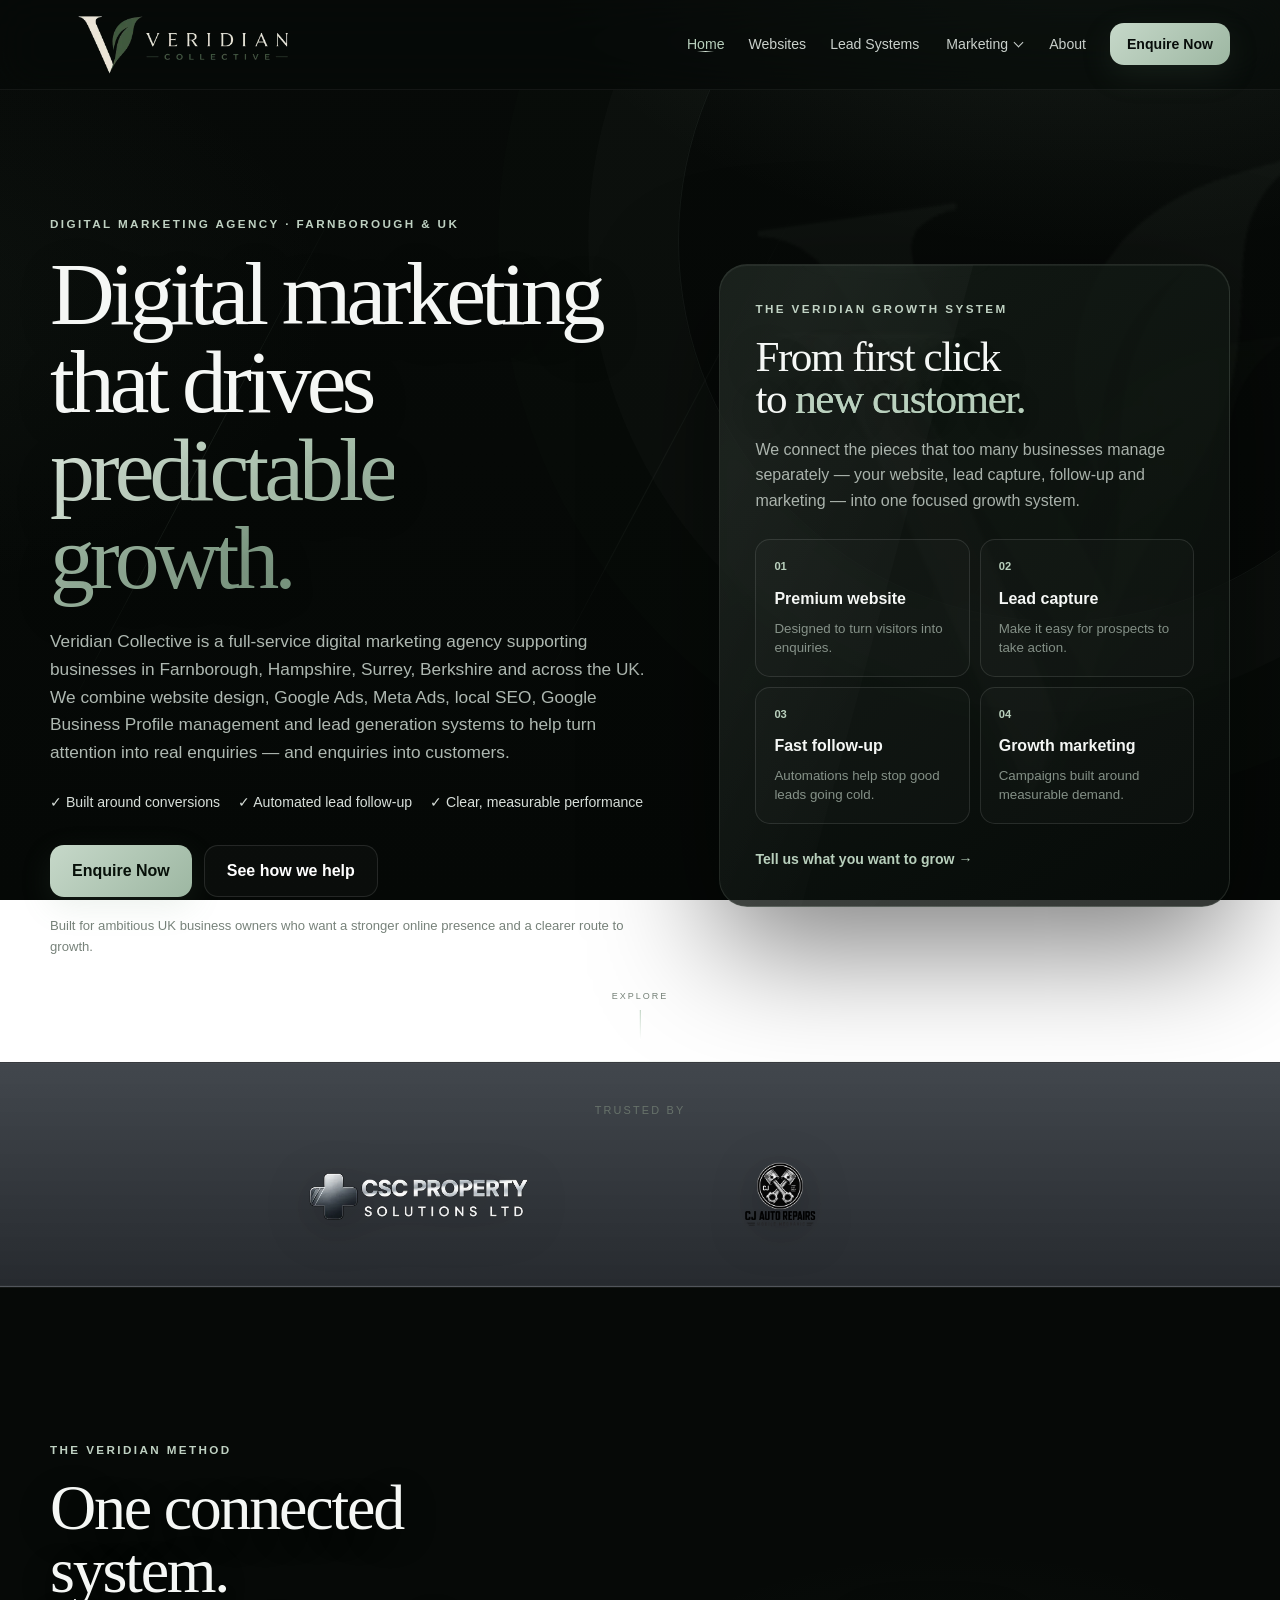
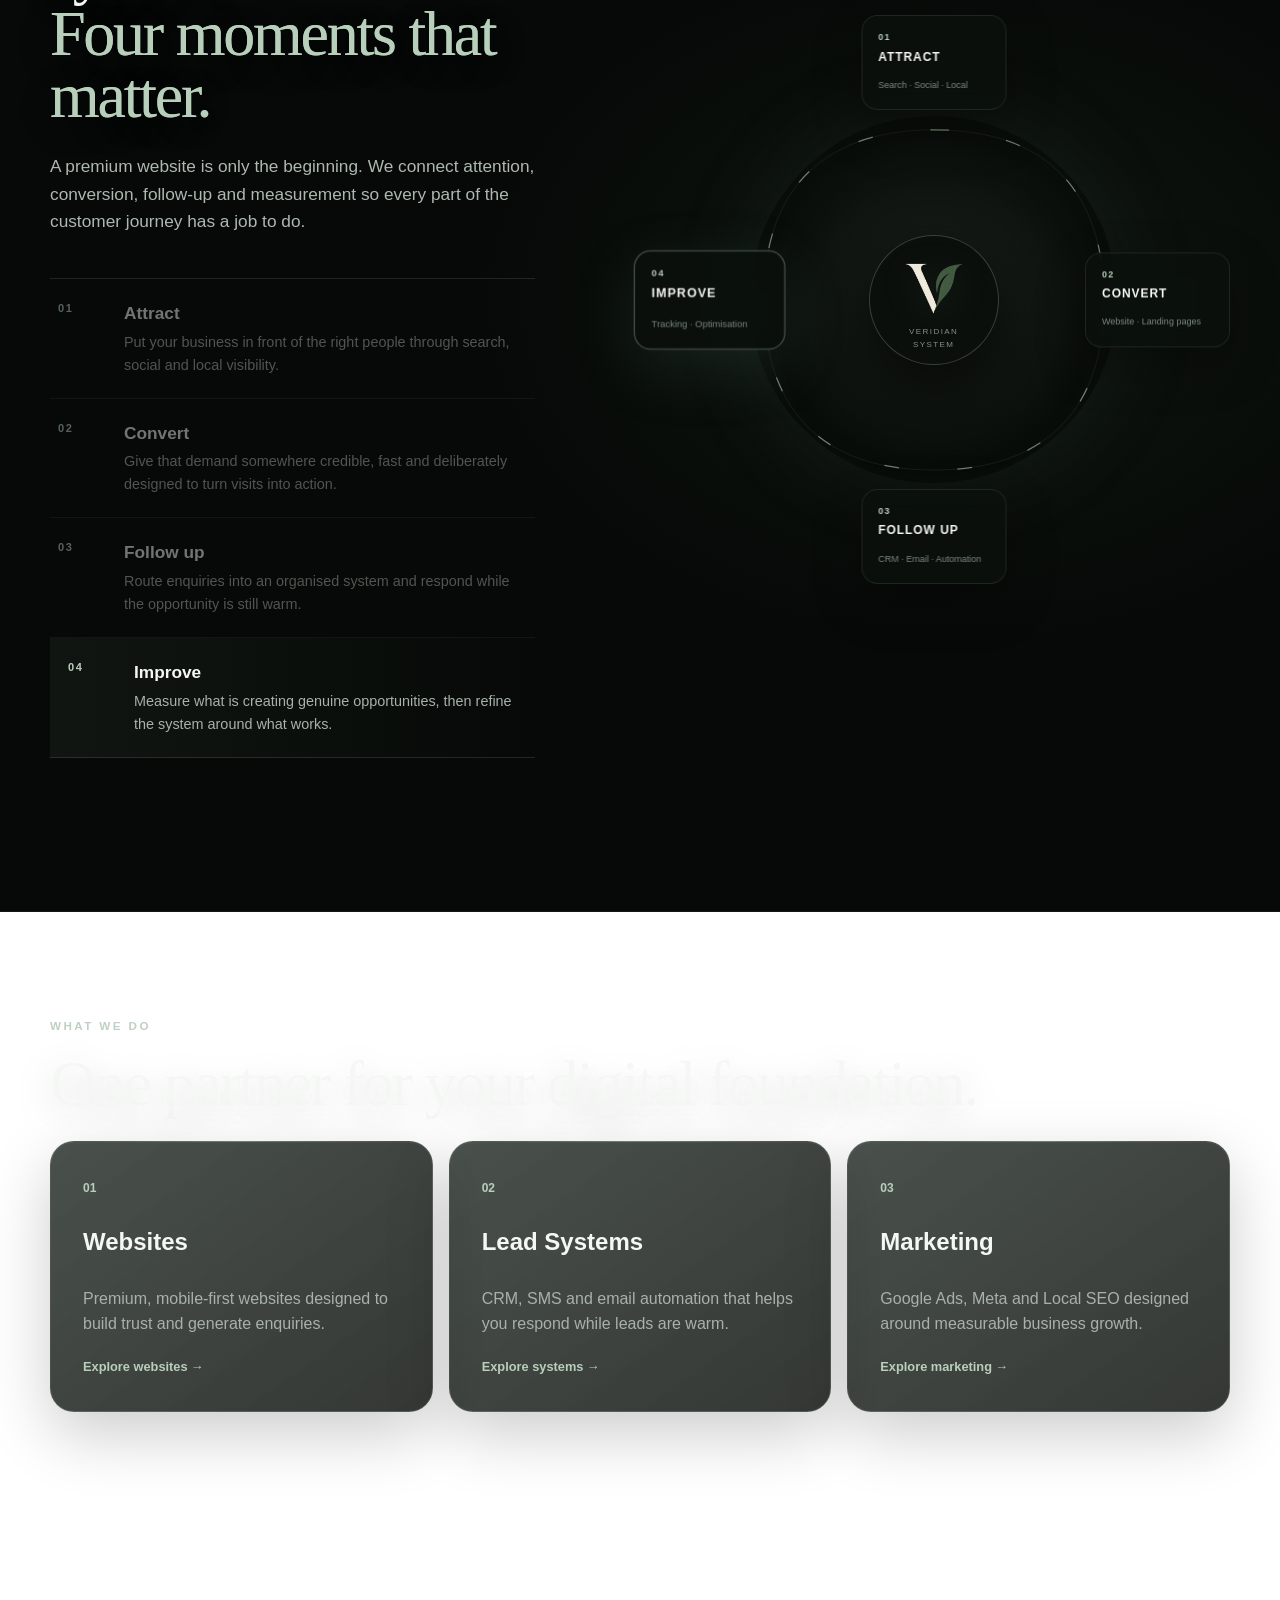
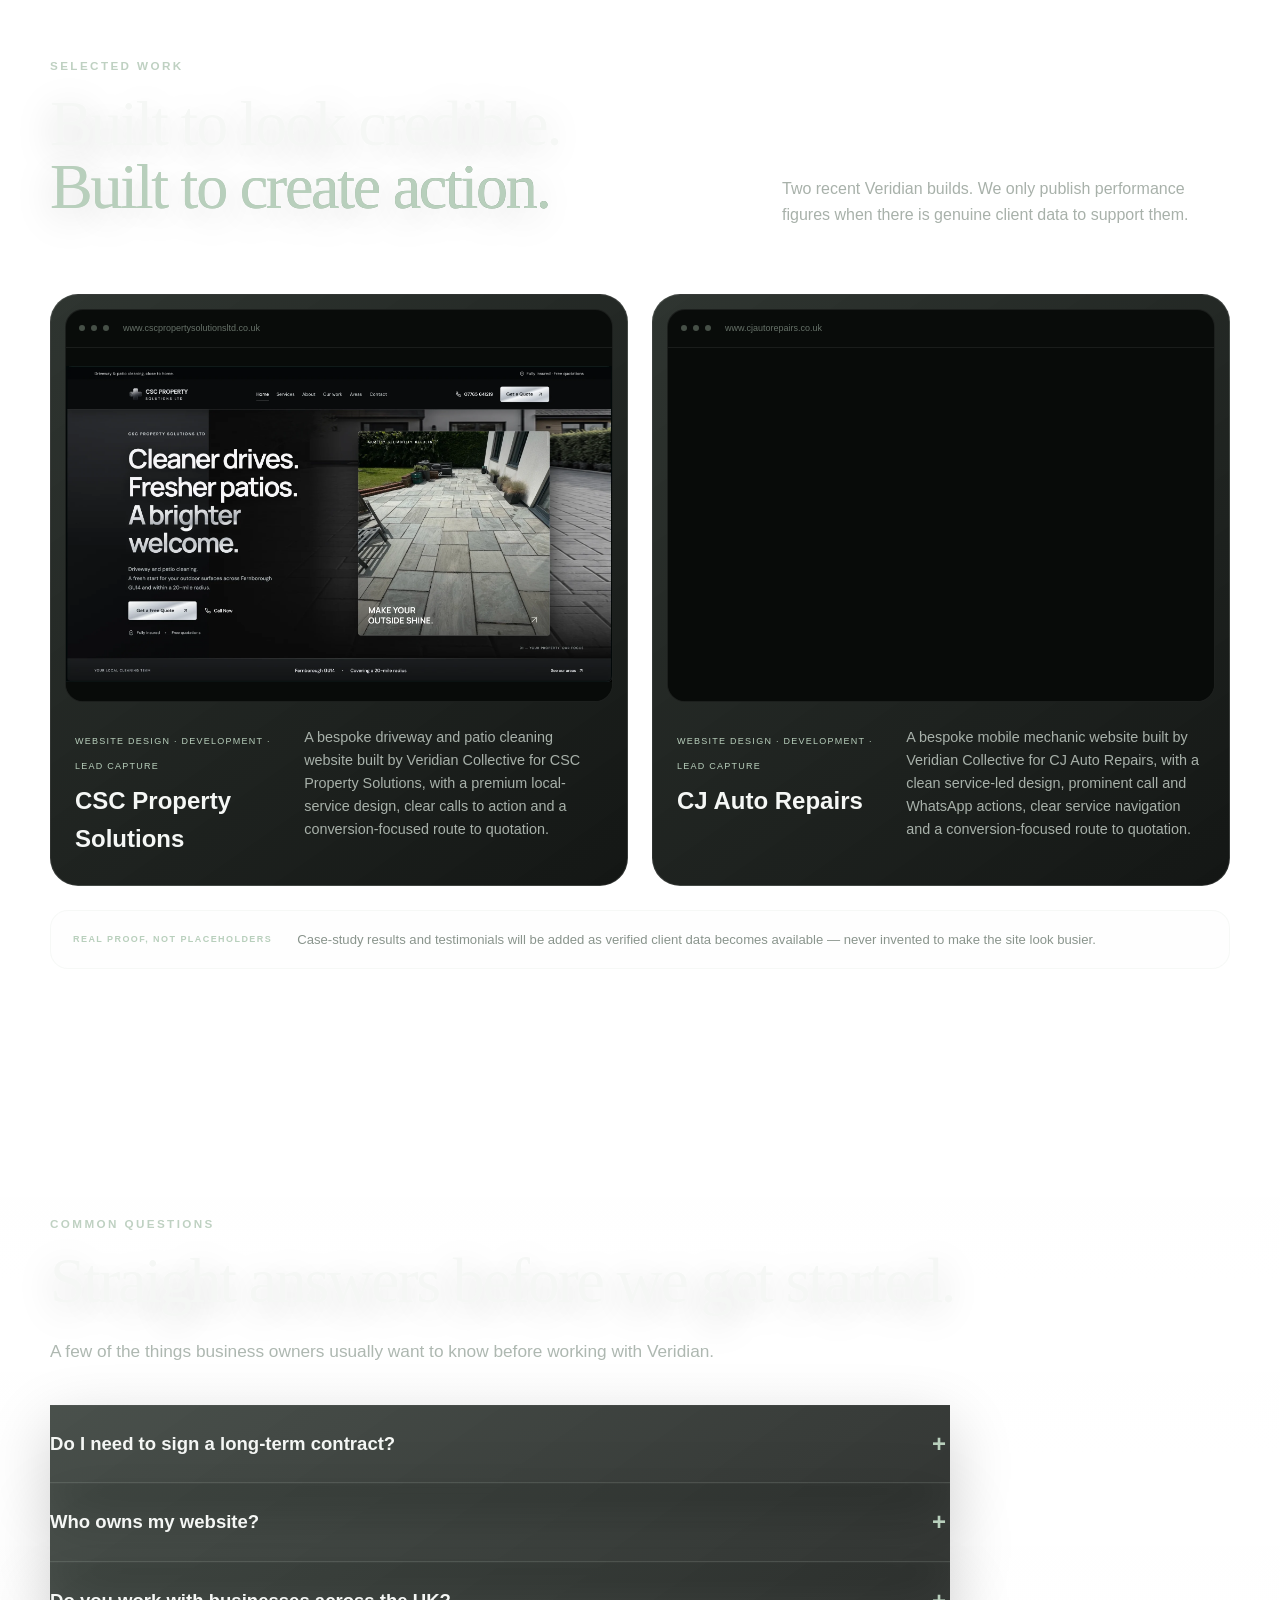
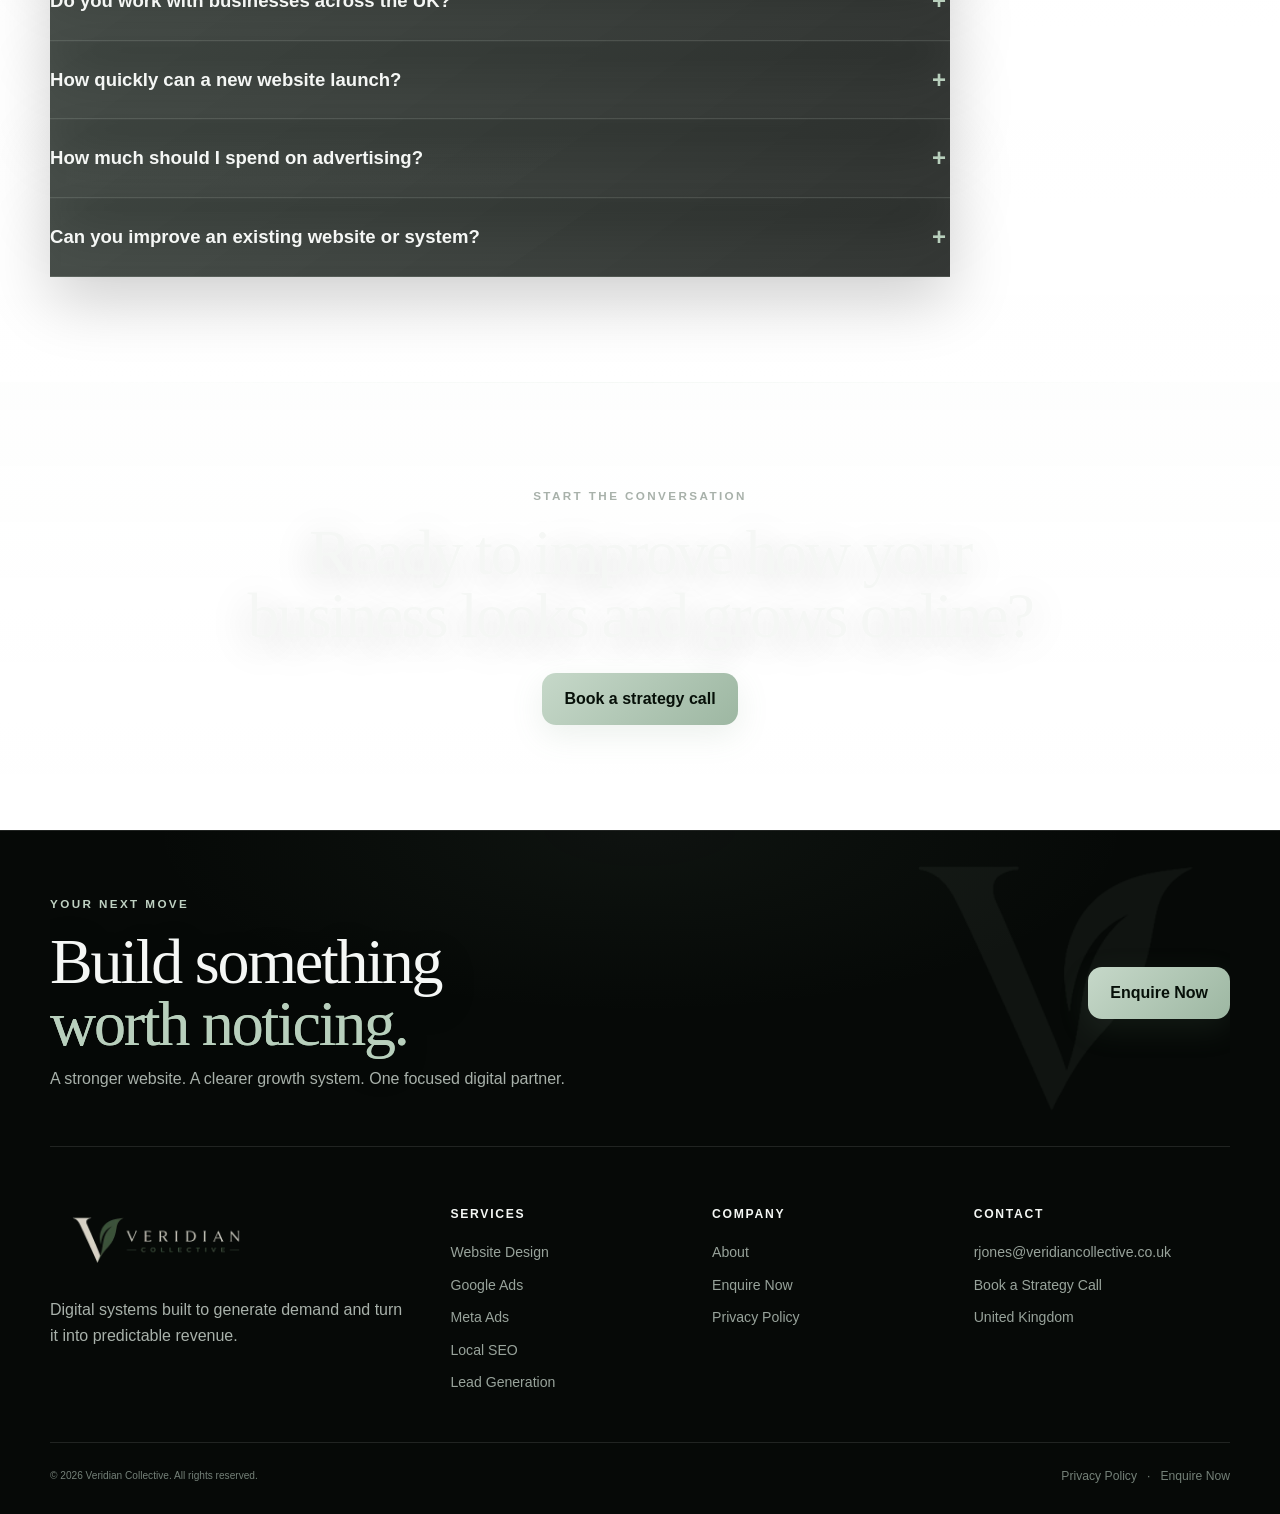
==== index.html @ 8335f20c "Improve homepage local digital marketing SEO and service structured data" ====
<!doctype html><html lang="en-GB"><head><meta charset="utf-8">
<meta name="viewport" content="width=device-width,initial-scale=1">
<title>Digital Marketing Agency Farnborough | Veridian Collective</title>
<meta name="description" content="Digital marketing agency in Farnborough helping businesses across Hampshire, Surrey and Berkshire with website design, SEO, Google Ads, Meta Ads and lead generation.">
<meta name="robots" content="index,follow,max-image-preview:large,max-snippet:-1,max-video-preview:-1">
<meta name="author" content="Veridian Collective">
<meta name="theme-color" content="#0a0e0b">
<link rel="canonical" href="https://www.veridiancollective.co.uk/">
<meta property="og:type" content="website">
<meta property="og:site_name" content="Veridian Collective">
<meta property="og:locale" content="en_GB">
<meta property="og:title" content="Digital Marketing Agency Farnborough | Veridian Collective">
<meta property="og:description" content="Website design, SEO, Google Ads, Meta Ads and lead generation for businesses in Farnborough, Hampshire, Surrey, Berkshire and across the UK.">
<meta property="og:url" content="https://www.veridiancollective.co.uk/">
<meta property="og:image" content="https://www.veridiancollective.co.uk/assets/veridian-social-preview.png">
<meta property="og:image:width" content="1200">
<meta property="og:image:height" content="630">
<meta name="twitter:card" content="summary">
<meta name="twitter:title" content="Digital Marketing Agency Farnborough | Veridian Collective">
<meta name="twitter:description" content="Premium websites, lead generation systems, Google Ads, Meta Ads, local SEO and automated follow-up for UK businesses.">
<meta name="twitter:image" content="https://www.veridiancollective.co.uk/assets/veridian-social-preview.png">
<link rel="icon" type="image/png" sizes="48x48" href="/assets/favicon-google-48.png?v=2">
<link rel="icon" type="image/png" sizes="256x256" href="/assets/favicon.png">
<link rel="apple-touch-icon" href="assets/favicon.png">
<style>:root{--bg:#070a08;--panel:#0f1511;--text:#f5f7f5;--muted:#a8b1aa;--sage:#b8cfbc;--line:rgba(255,255,255,.11);--container:1180px}*{box-sizing:border-box}html{scroll-behavior:smooth}body{margin:0;background:radial-gradient(circle at 85% 0,rgba(116,145,123,.12),transparent 27%),var(--bg);color:var(--text);font:16px/1.6 Inter,-apple-system,BlinkMacSystemFont,"Segoe UI",sans-serif}a{color:inherit;text-decoration:none}.container{width:min(calc(100% - 40px),var(--container));margin:auto}.site-header{position:sticky;top:0;z-index:20;background:rgba(7,10,8,.88);backdrop-filter:blur(18px);border-bottom:1px solid var(--line)}.nav{min-height:84px;display:flex;align-items:center;justify-content:space-between;gap:25px}.brand{display:flex;align-items:center;gap:11px}.brand>span{display:grid;place-items:center;width:42px;height:42px;border:1px solid rgba(184,207,188,.35);border-radius:13px;color:var(--sage);font:26px Georgia,serif}.brand b{font-size:.8rem;letter-spacing:.13em}.brand i{font-style:normal;color:var(--sage)}.nav nav{display:flex;align-items:center;gap:24px;font-size:.88rem;color:#cad1cc}.menu{display:none;background:transparent;border:1px solid var(--line);color:#fff;border-radius:12px;padding:10px 13px}.button{display:inline-flex;align-items:center;justify-content:center;min-height:52px;padding:0 22px;border-radius:14px;background:var(--sage);color:#071009;font-weight:800}.button.small{min-height:42px;padding:0 17px}.secondary{background:transparent;color:#fff;border:1px solid var(--line)}.hero,.page-hero{padding:125px 0 105px}.hero-grid{display:grid;grid-template-columns:1.08fr .92fr;gap:70px;align-items:center}.eyebrow{color:var(--sage);font-size:.73rem;font-weight:850;letter-spacing:.17em;text-transform:uppercase;margin:0 0 17px}h1,h2{font-family:Georgia,"Times New Roman",serif;font-weight:500;line-height:.98;letter-spacing:-.035em}h1{font-size:clamp(3.6rem,7vw,6.8rem);max-width:900px;margin:0 0 27px}h1 span{color:var(--sage)}h2{font-size:clamp(2.6rem,5vw,4.8rem);margin:0 0 25px}h3{font-size:1.5rem}.lead{font-size:1.08rem;color:var(--muted);max-width:700px}.actions{display:flex;gap:12px;flex-wrap:wrap;margin-top:32px}.panel,.contact-card{border:1px solid var(--line);border-radius:28px;padding:35px;background:linear-gradient(145deg,rgba(23,33,26,.95),rgba(8,12,9,.98));box-shadow:0 30px 90px rgba(0,0,0,.35)}.panel h2{font-size:2.7rem}.mini-grid{display:grid;grid-template-columns:1fr 1fr;gap:10px;margin-top:35px}.mini-grid article{border:1px solid var(--line);border-radius:15px;padding:18px}.mini-grid b,.mini-grid span{display:block}.mini-grid b{color:var(--sage);font-size:.7rem}.mini-grid span{margin-top:18px}.trust{border-block:1px solid var(--line);padding:28px 0;background:rgba(255,255,255,.015)}.trust p{text-align:center;color:#68736b;font-size:.68rem;letter-spacing:.2em}.logos{display:grid;grid-template-columns:repeat(4,1fr);gap:12px;align-items:center;text-align:center}.logos>*{padding:18px;color:#9ca69e;font-size:.75rem;letter-spacing:.08em}.logos strong{color:#d8dfda}.section{padding:105px 0}.muted{background:linear-gradient(180deg,rgba(255,255,255,.018),transparent)}.cards{display:grid;grid-template-columns:repeat(3,1fr);gap:16px}.cards.two{grid-template-columns:1fr 1fr}.card,.price-card{border:1px solid var(--line);border-radius:24px;padding:32px;background:linear-gradient(150deg,rgba(20,28,22,.88),rgba(9,13,10,.92))}.card{transition:.2s}.card:hover{transform:translateY(-4px);border-color:rgba(184,207,188,.27)}.card>b,.flow b{color:var(--sage);font-size:.75rem}.card p,.price-card p,.flow p{color:var(--muted)}.card>span{color:var(--sage);font-size:.8rem;font-weight:800}.pricing{display:grid;grid-template-columns:1fr 1fr;gap:18px;max-width:980px}.price-card.featured{border-color:rgba(184,207,188,.32)}.price{font:500 clamp(3.2rem,6vw,5rem) Georgia,serif}.price small{font:600 .9rem Inter,sans-serif;color:#8c978f}.price-card ul{list-style:none;padding:0;margin:25px 0}.price-card li{padding:10px 0 10px 26px;border-bottom:1px solid rgba(255,255,255,.07);position:relative}.price-card li:before{content:"✓";position:absolute;left:0;color:var(--sage)}.flow{display:grid;grid-template-columns:repeat(4,1fr);gap:13px}.flow article{border:1px solid var(--line);border-radius:22px;padding:28px;min-height:230px;background:rgba(255,255,255,.02)}.flow h3{margin-top:70px}.cta{text-align:center;max-width:900px}.cta p{color:var(--muted)}.about-grid,.contact-grid{display:grid;grid-template-columns:.85fr 1.15fr;gap:70px;align-items:center}.founder{min-height:500px;border:1px solid var(--line);border-radius:28px;background:radial-gradient(circle at 50% 25%,rgba(184,207,188,.18),transparent 30%),#0d130f;display:flex;flex-direction:column;justify-content:space-between;padding:30px}.founder>span{margin:auto;font:9rem Georgia,serif;color:rgba(255,255,255,.07)}.founder strong,.founder small{display:block}.founder small{color:#89948c}blockquote{margin:30px 0;border-left:2px solid var(--sage);padding-left:22px;font:1.4rem/1.5 Georgia,serif}.placeholder{margin-top:30px;min-height:260px;border:1px dashed rgba(184,207,188,.3);border-radius:18px;display:grid;place-items:center;color:#6f7b72;font-size:.75rem;letter-spacing:.14em}.footer{border-top:1px solid var(--line);padding:40px 0;display:flex;align-items:center;justify-content:space-between;gap:20px;flex-wrap:wrap;color:#7e8981;font-size:.78rem}
.hero-points{display:flex;flex-wrap:wrap;gap:10px 18px;margin-top:24px;color:#d8dfda;font-size:.88rem}.hero-points span{display:inline-flex;align-items:center;gap:7px}.hero-points span::first-letter{color:var(--sage)}.hero-note{max-width:620px;margin:18px 0 0;color:#77827a;font-size:.82rem}.hero-panel{position:relative;overflow:hidden}.hero-panel:before{content:"";position:absolute;width:260px;height:260px;border-radius:50%;background:rgba(184,207,188,.08);filter:blur(8px);right:-100px;top:-120px;pointer-events:none}.hero-panel h2{margin-bottom:16px}.sage-text{color:var(--sage)}.panel-copy{color:var(--muted);margin:0 0 26px;max-width:560px}.hero-panel .mini-grid{margin-top:0}.hero-panel .mini-grid article{min-height:132px;background:rgba(255,255,255,.018)}.hero-panel .mini-grid span{margin-top:10px;font-weight:700}.hero-panel .mini-grid small{display:block;color:#849087;margin-top:7px;line-height:1.45}.panel-link{display:inline-block;margin-top:24px;color:var(--sage);font-weight:800;font-size:.88rem}.panel-link:hover{text-decoration:underline}
@media(max-width:850px){.menu{display:block}.nav nav{display:none;position:absolute;top:84px;left:14px;right:14px;flex-direction:column;align-items:stretch;padding:14px;background:#0a0e0b;border:1px solid var(--line);border-radius:18px}.nav nav.open{display:flex}.nav nav a{padding:10px}.hero-grid,.about-grid,.contact-grid{grid-template-columns:1fr}.cards,.flow{grid-template-columns:1fr 1fr}.pricing{grid-template-columns:1fr}.logos{grid-template-columns:1fr 1fr}.hero,.page-hero{padding:90px 0 75px}.section{padding:78px 0}}@media(max-width:560px){.container{width:min(calc(100% - 28px),var(--container))}.brand b{font-size:.7rem}.cards,.cards.two,.flow,.mini-grid{grid-template-columns:1fr}.logos>*{padding:10px}.actions{flex-direction:column}.actions .button{width:100%}.panel{padding:25px}.founder{min-height:390px}.founder>span{font-size:6rem}.section{padding:65px 0}.footer{align-items:flex-start;flex-direction:column}}
.app-page{display:none;min-height:60vh} .app-page.active{display:block;animation:pageIn .2s ease}
.nav nav a.active{color:var(--sage)} @keyframes pageIn{from{opacity:.3;transform:translateY(6px)}to{opacity:1;transform:none}}

.real-brand{display:flex;align-items:center;text-decoration:none;min-width:0}
.real-brand img{display:block;width:270px;max-width:32vw;height:auto;object-fit:contain}
.footer-brand img{width:230px;max-width:100%}
@media(max-width:760px){
  .real-brand img{width:205px;max-width:68vw}
  .footer-brand img{width:200px}
}

.real-brand img{
  mix-blend-mode:normal;
  filter:none;
}
.site-header .real-brand img{opacity:.98}
.footer-brand img{opacity:.9}

/* Smooth navigation + scroll motion */
html { scroll-behavior: smooth; }

body {
  overflow-x: hidden;
}

.app-page {
  transform-origin: 50% 0;
}

.app-page.active {
  animation: veridianPageIn .55s cubic-bezier(.22,.8,.25,1) both;
}

@keyframes veridianPageIn {
  0% {
    opacity: 0;
    transform: translateY(14px);
    filter: blur(2px);
  }
  100% {
    opacity: 1;
    transform: translateY(0);
    filter: blur(0);
  }
}

/* Reveal sections as they enter the viewport */
.app-page.active section,
.app-page.active .card,
.app-page.active .service-card,
.app-page.active .price-card,
.app-page.active .trust,
.app-page.active .cta {
  opacity: 0;
  transform: translateY(22px);
  transition:
    opacity .65s cubic-bezier(.22,.8,.25,1),
    transform .65s cubic-bezier(.22,.8,.25,1);
}

.app-page.active .reveal-visible {
  opacity: 1;
  transform: translateY(0);
}

/* Smoother interactive elements */
a, button, .button, .card {
  transition:
    transform .22s ease,
    opacity .22s ease,
    color .22s ease,
    background-color .22s ease,
    border-color .22s ease;
}

.button:hover {
  transform: translateY(-2px);
}

@media (prefers-reduced-motion: reduce) {
  html { scroll-behavior: auto; }
  *, *::before, *::after {
    animation-duration: .01ms !important;
    animation-iteration-count: 1 !important;
    transition-duration: .01ms !important;
    scroll-behavior: auto !important;
  }
}


.legal-hero{padding-bottom:2rem}
.legal-updated{margin-top:1.25rem;color:var(--muted);font-size:.92rem}
.legal-content{padding-top:2rem}
.legal-wrap{max-width:850px}
.legal-wrap h2{margin-top:2.3rem;margin-bottom:.65rem;font-size:1.25rem}
.legal-wrap p{color:var(--muted);line-height:1.8}
.legal-wrap a{color:var(--sage)}
.legal-contact{margin-top:3rem;padding:1.6rem;border:1px solid var(--line);border-radius:18px;background:rgba(255,255,255,.025)}
.legal-contact h2{margin-top:0}


.ghl-calendar-wrap{
  margin-top:24px;
  width:100%;
  min-height:876px;
  overflow:hidden;
  border-radius:18px;
  background:#fff;
}
.ghl-calendar-wrap iframe{
  display:block;
  width:100%;
  min-height:876px;
  border:0;
}
@media(max-width:760px){
  .ghl-calendar-wrap,
  .ghl-calendar-wrap iframe{min-height:900px}
}


/* Enquire page polish */
.enquire-hero{padding-bottom:70px}
.enquire-intro{max-width:760px}
.enquire-points{display:grid;grid-template-columns:repeat(3,1fr);gap:12px;margin-top:32px;max-width:900px}
.enquire-points article{border:1px solid var(--line);border-radius:18px;padding:18px;background:rgba(255,255,255,.025)}
.enquire-points strong{display:block;color:var(--sage);font-size:.76rem;letter-spacing:.08em;text-transform:uppercase;margin-bottom:5px}
.enquire-points span{color:#dce2dd;font-size:.9rem}
.enquire-section{padding-top:45px}
.enquire-copy{align-self:start;position:sticky;top:120px}
.enquire-copy h2{font-size:clamp(2.7rem,4vw,4.3rem)}
.enquire-benefits{display:grid;gap:12px;margin:30px 0}
.enquire-benefit{display:flex;gap:14px;align-items:flex-start;padding:16px 0;border-top:1px solid var(--line)}
.enquire-benefit:last-child{border-bottom:1px solid var(--line)}
.enquire-tick{flex:0 0 30px;width:30px;height:30px;border-radius:50%;display:grid;place-items:center;border:1px solid rgba(184,207,188,.35);color:var(--sage);font-weight:800}
.enquire-benefit b{display:block;margin-bottom:2px}.enquire-benefit p{margin:0;color:var(--muted);font-size:.92rem}
.enquire-direct{color:var(--muted);font-size:.9rem}.enquire-direct a{color:var(--sage)}
.enquire-form-card{padding:26px}.enquire-form-top{padding:4px 5px 20px;border-bottom:1px solid var(--line);margin-bottom:20px}
.enquire-form-top h3{margin:0 0 5px}.enquire-form-top p{margin:0;color:var(--muted)}
.enquire-trust{display:grid;grid-template-columns:repeat(3,1fr);gap:12px;margin-top:18px}
.enquire-trust div{text-align:center;padding:13px;border:1px solid var(--line);border-radius:14px;color:#aeb8b0;font-size:.78rem;background:rgba(255,255,255,.018)}
@media(max-width:850px){.enquire-copy{position:static}.enquire-points,.enquire-trust{grid-template-columns:1fr}.enquire-section{padding-top:20px}}

/* Trusted By — gunmetal logo showcase */
.trust{background:linear-gradient(135deg,#252A32 0%,#20242B 48%,#181B20 100%);border-top:1px solid rgba(255,255,255,.06);border-bottom:1px solid rgba(255,255,255,.06)}
.trust .logos{justify-content:center;gap:clamp(32px,7vw,96px);grid-template-columns:repeat(2,minmax(180px,320px));align-items:center}
.trust .logos img{filter:drop-shadow(0 10px 22px rgba(0,0,0,.28));max-width:100%}
@media(max-width:700px){.trust .logos{grid-template-columns:1fr;gap:24px}.trust .logos img{margin-inline:auto}}

/* Enquiry + strategy call choice */
.enquire-choice-intro{text-align:center;max-width:820px;margin:0 auto 34px}
.enquire-choice-intro h2{margin-bottom:14px}
.enquire-choice-intro .lead{margin-inline:auto}
.enquire-options{display:grid;grid-template-columns:1fr 1fr;gap:22px;align-items:stretch}
.enquire-option-card{border:1px solid var(--line);border-radius:28px;padding:26px;background:linear-gradient(145deg,rgba(23,33,26,.95),rgba(8,12,9,.98));box-shadow:0 30px 90px rgba(0,0,0,.28);overflow:hidden;display:flex;flex-direction:column;height:100%}
.enquire-option-head{padding:4px 5px 20px;border-bottom:1px solid var(--line);margin-bottom:20px;min-height:150px}
.enquire-option-head .option-label{display:inline-flex;align-items:center;gap:8px;color:var(--sage);font-size:.72rem;font-weight:850;letter-spacing:.13em;text-transform:uppercase;margin-bottom:8px}
.enquire-option-head h3{margin:0 0 6px;font-size:1.65rem}.enquire-option-head p{margin:0;color:var(--muted);font-size:.92rem}
.booking-wrap{background:#fff;border-radius:14px;overflow:hidden;min-height:876px;flex:1}
.booking-wrap iframe{display:block;width:100%;height:876px;min-height:876px;border:0}
.enquire-form-card .ghl-calendar-wrap{border-radius:14px;overflow:hidden;margin-top:0;flex:1}
.enquire-bottom-note{text-align:center;color:var(--muted);font-size:.88rem;margin:24px auto 0;max-width:760px}
@media(max-width:980px){.enquire-options{grid-template-columns:1fr}.enquire-option-head{min-height:0}.booking-wrap,.booking-wrap iframe{min-height:760px;height:760px}}
@media(max-width:560px){.enquire-option-card{padding:18px}.booking-wrap,.booking-wrap iframe{min-height:800px;height:800px}}

</style>
<style>
.site-footer{border-top:1px solid var(--line);background:linear-gradient(180deg,rgba(19,27,21,.72),#070a08 38%);padding:0 0 28px}
.footer-cta{display:flex;align-items:center;justify-content:space-between;gap:30px;padding:64px 0 54px;border-bottom:1px solid var(--line)}
.footer-cta h2{font-size:clamp(2.5rem,5vw,4.5rem);margin:0;max-width:720px}.footer-cta h2 span{color:var(--sage)}
.footer-grid{display:grid;grid-template-columns:1.65fr 1fr 1fr 1.2fr;gap:48px;padding:58px 0 48px}.footer-about p{max-width:360px;color:var(--muted);margin:22px 0 0}.footer-col{display:flex;flex-direction:column;align-items:flex-start;gap:10px;color:#98a39b;font-size:.88rem}.footer-col strong{color:#f4f7f4;font-size:.76rem;letter-spacing:.14em;text-transform:uppercase;margin-bottom:7px}.footer-col a{transition:.2s}.footer-col a:hover{color:var(--sage)}
.footer-bottom{border-top:1px solid var(--line);padding-top:24px;display:flex;align-items:center;justify-content:space-between;gap:20px;color:#748078;font-size:.76rem}.footer-bottom div{display:flex;gap:10px;align-items:center}.footer-bottom a:hover{color:var(--sage)}
.footer-brand img{width:215px;max-width:100%;height:auto}
@media(max-width:850px){.footer-cta{align-items:flex-start}.footer-grid{grid-template-columns:1fr 1fr;gap:38px}.footer-about{grid-column:1/-1}.footer-bottom{align-items:flex-start}}
@media(max-width:560px){.footer-cta{flex-direction:column;padding:48px 0 42px}.footer-cta .button{width:100%}.footer-grid{grid-template-columns:1fr;padding:44px 0 38px}.footer-about{grid-column:auto}.footer-bottom{flex-direction:column}.footer-bottom div{flex-wrap:wrap}}
</style>
<script type="application/ld+json">{"@context":"https://schema.org","@graph":[{"@type":"Organization","@id":"https://www.veridiancollective.co.uk/#organization","name":"Veridian Collective","url":"https://www.veridiancollective.co.uk/","email":"rjones@veridiancollective.co.uk","areaServed":{"@type":"Country","name":"United Kingdom"},"founder":{"@type":"Person","name":"Ryley Jones"},"knowsAbout":["Website Design","Lead Generation","Google Ads","Meta Ads","Local SEO","CRM Automation","Automated Lead Follow-Up"]},{"@type":"ProfessionalService","@id":"https://www.veridiancollective.co.uk/#service","name":"Veridian Collective","url":"https://www.veridiancollective.co.uk/","email":"rjones@veridiancollective.co.uk","areaServed":[{"@type":"Place","name":"Farnborough, Hampshire"},{"@type":"AdministrativeArea","name":"Hampshire"},{"@type":"AdministrativeArea","name":"Surrey"},{"@type":"AdministrativeArea","name":"Berkshire"},{"@type":"Country","name":"United Kingdom"}],"audience":{"@type":"BusinessAudience","audienceType":"Business owners in the United Kingdom"},"hasOfferCatalog":{"@type":"OfferCatalog","name":"Digital Growth Services","itemListElement":[{"@type":"Offer","itemOffered":{"@type":"Service","name":"Website Design","description":"Premium responsive website design and development for UK businesses.","url":"https://www.veridiancollective.co.uk/website-design/"}},{"@type":"Offer","itemOffered":{"@type":"Service","name":"Lead Generation Systems","description":"CRM-connected lead capture and automated follow-up systems.","url":"https://www.veridiancollective.co.uk/lead-generation/"}},{"@type":"Offer","itemOffered":{"@type":"Service","name":"Google Ads Management","url":"https://www.veridiancollective.co.uk/google-ads-management/"}},{"@type":"Offer","itemOffered":{"@type":"Service","name":"Meta Ads Management","url":"https://www.veridiancollective.co.uk/meta-ads-management/"}},{"@type":"Offer","itemOffered":{"@type":"Service","name":"Local SEO","url":"https://www.veridiancollective.co.uk/seo-services/"}}]},"description":"Digital marketing agency serving Farnborough, Hampshire, Surrey, Berkshire and businesses across the UK, providing website design, SEO, Google Ads, Meta Ads and lead generation."}]}</script>
<style>
/* v30 FAQ + accessibility */
.skip-link{position:fixed;left:16px;top:12px;z-index:9999;transform:translateY(-150%);background:#fff;color:#071009;padding:10px 14px;border-radius:10px;font-weight:800}.skip-link:focus{transform:none}
:focus-visible{outline:3px solid #dcebdd;outline-offset:4px;border-radius:6px}.faq-section{background:linear-gradient(180deg,transparent,rgba(255,255,255,.018))}.faq-list{max-width:900px;margin-top:38px;border-top:1px solid var(--line)}.faq-list details{border-bottom:1px solid var(--line);padding:0}.faq-list summary{cursor:pointer;list-style:none;padding:24px 44px 24px 0;font-weight:750;font-size:1.08rem;position:relative}.faq-list summary::-webkit-details-marker{display:none}.faq-list summary:after{content:"+";position:absolute;right:4px;top:20px;color:var(--sage);font-size:1.5rem}.faq-list details[open] summary:after{content:"–"}.faq-list details p{color:var(--muted);max-width:780px;margin:0 0 24px}.faq-list summary:hover{color:var(--sage)}
@media (prefers-reduced-motion:reduce){html{scroll-behavior:auto!important}*,*::before,*::after{animation-duration:.01ms!important;animation-iteration-count:1!important;transition-duration:.01ms!important;scroll-behavior:auto!important}}
</style>
<style id="v32-responsive-hardening">
/* v32: responsive hardening for phones, tablets, laptops and large displays */
html{-webkit-text-size-adjust:100%;text-size-adjust:100%}
body{overflow-x:hidden}
img,svg,video,canvas{max-width:100%;height:auto}
iframe{max-width:100%}
button,a,input,select,textarea{touch-action:manipulation}
button,input,select,textarea{font:inherit}
input,select,textarea{max-width:100%}
.nav,.hero-grid,.about-grid,.contact-grid,.cards,.flow,.pricing,.footer-grid,.enquire-options{min-width:0}
.nav>* ,.hero-grid>* ,.about-grid>* ,.contact-grid>* ,.cards>* ,.flow>* ,.pricing>* ,.footer-grid>* ,.enquire-options>*{min-width:0}
.enquire-option-card{min-width:0}
.enquire-form-card .ghl-calendar-wrap,.booking-wrap{width:100%;min-width:0}
.enquire-form-card .ghl-calendar-wrap iframe,.booking-wrap iframe{width:100%!important;max-width:100%!important}
@media(max-width:980px){
 .enquire-options{grid-template-columns:1fr!important}
 .enquire-option-card{height:auto!important}
 .enquire-option-head{min-height:0!important}
 .enquire-form-card .ghl-calendar-wrap,.booking-wrap{min-height:760px}
 .enquire-form-card .ghl-calendar-wrap iframe,.booking-wrap iframe{height:760px!important;min-height:760px!important}
}
@media(max-width:760px){
 h1{font-size:clamp(2.35rem,12vw,4rem)}h2{font-size:clamp(1.85rem,8vw,2.7rem)}
 .nav{min-height:72px}.nav nav{top:72px}
 .page-hero,.hero{padding-top:72px}
 .button{min-height:46px}
 .enquire-points{grid-template-columns:1fr!important}
 .enquire-form-card .ghl-calendar-wrap,.booking-wrap{min-height:820px}
 .enquire-form-card .ghl-calendar-wrap iframe,.booking-wrap iframe{height:820px!important;min-height:820px!important}
}
@media(max-width:430px){
 .container{width:min(calc(100% - 24px),var(--container))}
 .enquire-option-card{padding:14px!important;border-radius:20px}
 .enquire-option-head h3{font-size:1.4rem}
 .footer-col a,.footer-col span{overflow-wrap:anywhere}
 .enquire-form-card .ghl-calendar-wrap,.booking-wrap{min-height:860px}
 .enquire-form-card .ghl-calendar-wrap iframe,.booking-wrap iframe{height:860px!important;min-height:860px!important}
}
@media(min-width:1440px){.container{width:min(calc(100% - 64px),var(--container))}}
@supports(padding:max(0px)){body{padding-left:env(safe-area-inset-left);padding-right:env(safe-area-inset-right)}}
</style>
<style id="premium-visual-pass">
:root{--sage-soft:#a8beaC;--sage-bright:#d3e2d5;--glass:rgba(15,22,17,.72);--glass-line:rgba(211,226,213,.13);--deep:#050806}
body{background:radial-gradient(900px 520px at 85% -8%,rgba(144,174,151,.12),transparent 62%),radial-gradient(700px 460px at -8% 34%,rgba(94,123,102,.07),transparent 62%),linear-gradient(180deg,#070a08 0%,#050806 100%);background-attachment:fixed}
body:before{content:"";position:fixed;right:-5vw;top:17vh;width:min(44vw,620px);height:min(44vw,620px);background:rgba(184,207,188,.035);-webkit-mask:url("assets/veridian-v-mark.png") center/contain no-repeat;mask:url("assets/veridian-v-mark.png") center/contain no-repeat;pointer-events:none;z-index:-1;transform:rotate(-8deg)}
.site-header{background:rgba(7,10,8,.54);border-bottom-color:rgba(255,255,255,.055);backdrop-filter:blur(22px) saturate(125%);-webkit-backdrop-filter:blur(22px) saturate(125%);transition:background .35s ease,border-color .35s ease,box-shadow .35s ease}
.site-header.is-scrolled{background:rgba(7,10,8,.88);border-bottom-color:rgba(184,207,188,.10);box-shadow:0 16px 50px rgba(0,0,0,.24)}
.nav nav a:not(.button){position:relative;transition:color .25s ease}.nav nav a:not(.button):after{content:"";position:absolute;left:10px;right:10px;bottom:4px;height:1px;background:linear-gradient(90deg,transparent,var(--sage-bright),transparent);transform:scaleX(0);transition:transform .25s ease}.nav nav a:not(.button):hover:after,.nav nav a.active:not(.button):after{transform:scaleX(1)}
.hero,.page-hero{position:relative;overflow:hidden}.hero:after,.page-hero:after{content:"";position:absolute;inset:auto 8% 0;height:1px;background:linear-gradient(90deg,transparent,rgba(184,207,188,.20),transparent)}
h1,h2{text-wrap:balance;text-shadow:0 8px 40px rgba(0,0,0,.22)}h1 span,h2 span{background:linear-gradient(120deg,#d9e6da 0%,#a9c2ad 48%,#78947e 100%);-webkit-background-clip:text;background-clip:text;color:transparent}
.eyebrow{color:#bfd1c2;letter-spacing:.205em}.lead{color:#aeb8b1}
.panel,.contact-card,.card,.price-card,.flow article,.enquire-option-card,.faq-list details{position:relative;background:linear-gradient(145deg,rgba(22,31,25,.78),rgba(8,12,9,.82));border-color:var(--glass-line);box-shadow:0 22px 65px rgba(0,0,0,.20),inset 0 1px rgba(255,255,255,.025);backdrop-filter:blur(12px);-webkit-backdrop-filter:blur(12px)}
.panel:before,.contact-card:before,.card:before,.price-card:before,.flow article:before,.enquire-option-card:before{content:"";position:absolute;left:9%;right:9%;top:-1px;height:1px;background:linear-gradient(90deg,transparent,rgba(218,233,220,.26),transparent);pointer-events:none}
.card,.price-card,.flow article,.enquire-option-card{transition:transform .32s cubic-bezier(.2,.7,.2,1),border-color .32s ease,box-shadow .32s ease}.card:hover,.price-card:hover,.flow article:hover{transform:translateY(-5px);border-color:rgba(184,207,188,.26);box-shadow:0 28px 80px rgba(0,0,0,.30),0 0 0 1px rgba(184,207,188,.035)}
.button{position:relative;overflow:hidden;background:linear-gradient(135deg,#c6d8c9,#9db7a2);box-shadow:0 10px 32px rgba(112,145,119,.13);transition:transform .22s ease,box-shadow .22s ease,filter .22s ease}.button:before{content:"";position:absolute;top:-100%;bottom:-100%;width:42%;left:-60%;background:linear-gradient(90deg,transparent,rgba(255,255,255,.30),transparent);transform:skewX(-18deg);transition:left .55s ease}.button:hover{transform:translateY(-2px);box-shadow:0 16px 38px rgba(112,145,119,.22);filter:brightness(1.04)}.button:hover:before{left:125%}.button.secondary{background:rgba(255,255,255,.025);box-shadow:none}.button.secondary:hover{border-color:rgba(184,207,188,.30);background:rgba(184,207,188,.055)}
.section{position:relative}.section.muted{background:linear-gradient(180deg,rgba(184,207,188,.025),rgba(255,255,255,.008) 50%,transparent)}.section.muted:before{content:"";position:absolute;top:0;left:8%;right:8%;height:1px;background:linear-gradient(90deg,transparent,rgba(184,207,188,.12),transparent)}
.trust{background:linear-gradient(180deg,rgba(35,41,48,.86),rgba(20,24,29,.92));border-block-color:rgba(255,255,255,.08);box-shadow:inset 0 1px rgba(255,255,255,.02),inset 0 -1px rgba(255,255,255,.02)}.logos>div{border-radius:18px;transition:background .25s ease,transform .25s ease}.logos>div:hover{background:rgba(255,255,255,.025);transform:translateY(-2px)}
.faq-list details{overflow:hidden;transition:border-color .25s ease,background .25s ease}.faq-list details[open]{border-color:rgba(184,207,188,.25);background:linear-gradient(145deg,rgba(26,36,29,.86),rgba(10,14,11,.88))}.faq-list summary{transition:color .2s ease}.faq-list summary:hover{color:var(--sage-bright)}
.site-footer{background:radial-gradient(700px 260px at 50% 0,rgba(120,151,127,.07),transparent 70%),#060907}
.reveal-visible{animation:premiumReveal .65s cubic-bezier(.2,.7,.2,1) both}@keyframes premiumReveal{from{opacity:0;transform:translateY(14px)}to{opacity:1;transform:none}}
@media(max-width:850px){body{background-attachment:scroll}.site-header{background:rgba(7,10,8,.88)}.nav nav{background:rgba(8,12,9,.96);backdrop-filter:blur(20px);box-shadow:0 22px 60px rgba(0,0,0,.35)}}
@media(prefers-reduced-motion:reduce){.button,.card,.price-card,.flow article,.site-header,.nav nav a:after,.logos>div{transition:none!important}.button:before{display:none}.reveal-visible{animation:none!important}}
</style>
<style id="csc-showcase-v35">
/* v35 — real CSC project showcase */
.work-shot{position:relative;overflow:hidden;aspect-ratio:2048/1325;background:#080b09}
.work-shot img{display:block;width:100%;height:100%;object-fit:cover;object-position:top center;transition:transform .7s cubic-bezier(.2,.7,.2,1),filter .4s ease}
.work-card-real:hover .work-shot img{transform:scale(1.018);filter:brightness(1.035)}
.work-card-real .browser-bar span{overflow:hidden;text-overflow:ellipsis;white-space:nowrap}
@media(max-width:620px){.work-shot{aspect-ratio:1.28}.work-shot img{object-fit:cover;object-position:top center}}
@media(prefers-reduced-motion:reduce){.work-shot img{transition:none!important}.work-card-real:hover .work-shot img{transform:none}}
</style>
<style id="flagship-premium-v34">
:root{--lux:#dce9df;--lux2:#8fae96;--ink:#050806}
.site-loader{position:fixed;inset:0;z-index:9999;display:grid;place-items:center;background:#050806;transition:opacity .38s ease,visibility .38s ease}.site-loader.hide{opacity:0;visibility:hidden;pointer-events:none}.site-loader-inner{position:relative;display:grid;place-items:center;width:min(76vw,300px);padding:28px}.site-loader-inner:before{content:"";position:absolute;width:220px;height:110px;border-radius:50%;background:rgba(132,166,141,.10);filter:blur(42px);pointer-events:none}.site-loader-logo{position:relative;display:block;width:min(100%,260px);height:auto;object-fit:contain;filter:drop-shadow(0 10px 30px rgba(0,0,0,.32));animation:loaderLogoIn .42s cubic-bezier(.2,.7,.2,1) both}@keyframes loaderLogoIn{from{opacity:0;transform:translateY(5px) scale(.985)}to{opacity:1;transform:none}}@media(max-width:600px){.site-loader-inner{width:min(82vw,250px);padding:20px}.site-loader-logo{width:min(100%,220px)}}
.flagship-hero{position:relative;overflow:hidden;min-height:calc(100svh - 84px);display:flex;align-items:center}.flagship-hero>.container{position:relative;z-index:2}.hero-atmosphere{position:absolute;inset:0;pointer-events:none;overflow:hidden}.hero-atmosphere:before{content:"";position:absolute;width:760px;height:760px;right:-160px;top:-230px;border:1px solid rgba(177,207,184,.08);border-radius:50%;box-shadow:0 0 0 90px rgba(177,207,184,.018),0 0 0 180px rgba(177,207,184,.012)}.hero-atmosphere i{position:absolute;width:1px;height:70vh;top:5%;background:linear-gradient(transparent,rgba(184,207,188,.12),transparent);transform:rotate(28deg)}.hero-atmosphere i:nth-child(1){left:16%}.hero-atmosphere i:nth-child(2){left:52%;opacity:.5}.hero-atmosphere i:nth-child(3){left:82%;opacity:.3}.v-mark{position:absolute;right:-2vw;top:50%;transform:translateY(-52%);width:clamp(320px,42vw,720px);height:clamp(320px,42vw,720px);opacity:.045;user-select:none;pointer-events:none}.v-mark img{width:100%;height:100%;object-fit:contain;display:block}.flagship-hero h1{max-width:850px;letter-spacing:-.055em}.flagship-hero .hero-panel{box-shadow:0 40px 120px rgba(0,0,0,.5),inset 0 1px rgba(255,255,255,.06);position:relative;overflow:hidden}.flagship-hero .hero-panel:after{content:"";position:absolute;inset:-100% auto auto -30%;width:70%;height:250%;background:linear-gradient(100deg,transparent,rgba(255,255,255,.045),transparent);transform:rotate(15deg);animation:heroSheen 8s ease-in-out infinite}@keyframes heroSheen{0%,65%{translate:-140% 0}85%,100%{translate:280% 0}}.scroll-cue{position:absolute;z-index:3;bottom:22px;left:50%;transform:translateX(-50%);display:flex;flex-direction:column;align-items:center;gap:7px;color:#748077;font-size:9px;letter-spacing:.22em;text-transform:uppercase}.scroll-cue i{width:1px;height:30px;background:linear-gradient(var(--sage),transparent);animation:cue 1.8s ease-in-out infinite}@keyframes cue{50%{transform:scaleY(.55);transform-origin:top}}
.flagship-story{padding:clamp(90px,12vw,170px) 0;background:radial-gradient(700px 500px at 75% 50%,rgba(113,148,121,.09),transparent 70%),#060907;border-block:1px solid rgba(255,255,255,.055)}.story-grid{display:grid;grid-template-columns:minmax(0,.9fr) minmax(430px,1.1fr);gap:clamp(50px,8vw,120px);align-items:center}.story-copy h2 span,.work-heading h2 span{color:var(--sage)}.story-steps{margin-top:42px;border-top:1px solid var(--line)}.story-step{display:grid;grid-template-columns:48px 1fr;gap:18px;padding:21px 8px;border-bottom:1px solid var(--line);opacity:.45;transition:.45s ease;cursor:default}.story-step b{font-size:11px;letter-spacing:.15em;color:var(--sage)}.story-step h3{margin:0 0 3px;font-size:1.08rem}.story-step p{margin:0;color:var(--muted);font-size:.9rem}.story-step.active{opacity:1;padding-left:18px;background:linear-gradient(90deg,rgba(150,184,158,.07),transparent)}
.system-stage{position:relative;aspect-ratio:1;max-width:620px;width:100%;margin:auto}.system-stage:before{content:"";position:absolute;inset:19%;border-radius:50%;background:radial-gradient(circle,rgba(146,181,154,.12),rgba(8,12,9,.8) 65%);box-shadow:0 0 100px rgba(113,148,121,.09)}.system-core{position:absolute;z-index:4;left:50%;top:50%;transform:translate(-50%,-50%);width:130px;height:130px;border-radius:50%;display:grid;place-items:center;text-align:center;background:#0a0f0c;border:1px solid rgba(184,207,188,.25);box-shadow:0 20px 80px #000}.system-core span{font:50px/.7 Georgia,serif;color:var(--sage);margin-top:24px}.system-core small{font-size:8px;letter-spacing:.18em;color:#839087;margin-top:-24px}.system-node{position:absolute;z-index:5;width:145px;padding:14px 16px;border:1px solid rgba(255,255,255,.09);border-radius:16px;background:rgba(11,16,12,.88);backdrop-filter:blur(14px);box-shadow:0 18px 50px rgba(0,0,0,.28);transition:.45s ease}.system-node b{display:block;font-size:9px;color:var(--sage);letter-spacing:.15em}.system-node span{display:block;font-size:12px;font-weight:800;letter-spacing:.08em;margin:3px 0}.system-node small{font-size:9px;color:#7e8a81}.system-node.active{border-color:rgba(184,207,188,.42);box-shadow:0 18px 60px rgba(74,111,83,.2);transform:scale(1.045)}.n1{left:50%;top:2%;translate:-50% 0}.n2{right:0;top:50%;translate:0 -50%}.n3{left:50%;bottom:2%;translate:-50% 0}.n4{left:0;top:50%;translate:0 -50%}.system-lines{position:absolute;inset:8%;width:84%;height:84%;fill:none;stroke:rgba(184,207,188,.1);stroke-width:1}.system-lines .pulse-line{stroke:rgba(184,207,188,.55);stroke-width:1.5;stroke-dasharray:18 70;animation:orbit 7s linear infinite}@keyframes orbit{to{stroke-dashoffset:-352}}
.flagship-work{padding-block:clamp(90px,11vw,150px)}.work-heading{display:grid;grid-template-columns:1.2fr .8fr;gap:60px;align-items:end;margin-bottom:50px}.work-heading>p{color:var(--muted);max-width:500px;justify-self:end}.work-grid{display:grid;grid-template-columns:1fr 1fr;gap:24px}.work-card{padding:14px;border:1px solid var(--line);border-radius:28px;background:linear-gradient(145deg,rgba(18,25,20,.88),rgba(7,10,8,.95));transition:.5s cubic-bezier(.2,.7,.2,1)}.work-card:hover{transform:translateY(-7px);border-color:rgba(184,207,188,.24);box-shadow:0 35px 90px rgba(0,0,0,.34)}.work-browser{border-radius:18px;overflow:hidden;background:#090c0a;border:1px solid rgba(255,255,255,.08)}.browser-bar{height:38px;display:flex;align-items:center;gap:6px;padding:0 13px;border-bottom:1px solid rgba(255,255,255,.07);font-size:9px;color:#667168}.browser-bar i{width:6px;height:6px;border-radius:50%;background:#465047}.browser-bar span{margin-left:8px}.work-canvas{min-height:330px;padding:55px 45px;display:flex;flex-direction:column;justify-content:center;position:relative;overflow:hidden}.work-canvas:after{content:"";position:absolute;width:280px;height:280px;border-radius:50%;right:-100px;top:-90px;border:1px solid rgba(255,255,255,.08);box-shadow:0 0 0 50px rgba(255,255,255,.02)}.work-canvas.csc{background:linear-gradient(135deg,#17191a,#303537)}.work-canvas.cj{background:linear-gradient(135deg,#0b0d0c,#1b211d)}.work-canvas>span{font:52px Georgia,serif;color:#d8ded9}.work-canvas strong{font-size:clamp(25px,3vw,42px);letter-spacing:-.04em}.work-canvas small{margin-top:9px;color:#aeb6b0}.mock-cta{margin-top:30px;width:max-content;padding:10px 14px;border:1px solid rgba(255,255,255,.18);border-radius:999px;font-size:10px;letter-spacing:.08em}.work-meta{padding:24px 10px 12px;display:grid;grid-template-columns:.8fr 1.2fr;gap:30px}.work-meta small{color:var(--sage);font-size:9px;letter-spacing:.14em}.work-meta h3{margin:5px 0 0}.work-meta p{margin:0;color:var(--muted);font-size:.9rem}.proof-note{margin-top:24px;padding:18px 22px;border:1px solid rgba(184,207,188,.12);border-radius:18px;display:flex;gap:25px;align-items:center;background:rgba(184,207,188,.025)}.proof-note span{white-space:nowrap;color:var(--sage);font-size:9px;font-weight:800;letter-spacing:.16em}.proof-note p{margin:0;color:#89948c;font-size:.82rem}
.faq-list details{transition:background .3s ease,border-color .3s ease}.faq-list details[open]{background:rgba(184,207,188,.035);border-color:rgba(184,207,188,.2)}.faq-list summary{font-size:clamp(1rem,1.5vw,1.16rem)}.faq-list summary::marker{color:var(--sage)}
.footer-cta{position:relative;overflow:hidden;min-height:250px;align-items:center}.footer-cta:after{content:"";position:absolute;right:3%;top:50%;transform:translateY(-50%);width:280px;height:280px;background:rgba(184,207,188,.06);-webkit-mask:url("assets/veridian-v-mark.png") center/contain no-repeat;mask:url("assets/veridian-v-mark.png") center/contain no-repeat;pointer-events:none}.footer-cta>*{position:relative;z-index:2}.footer-premium-copy{color:var(--muted);margin:10px 0 0;max-width:520px}
.nav nav a:not(.button){position:relative}.nav nav a:not(.button):before{content:"";position:absolute;left:0;right:100%;bottom:-7px;height:1px;background:var(--sage);transition:right .3s ease}.nav nav a:not(.button):hover:before{right:0}
@media(max-width:980px){.story-grid{grid-template-columns:1fr}.system-stage{max-width:560px}.work-grid,.work-heading{grid-template-columns:1fr}.work-heading>p{justify-self:start}.work-meta{grid-template-columns:1fr}.flagship-hero{min-height:auto;padding-bottom:70px}}
@media(max-width:620px){.system-stage{transform:scale(.92);margin-block:-10px}.system-node{width:118px;padding:10px}.system-node small{display:none}.work-grid{gap:16px}.work-canvas{min-height:250px;padding:38px 25px}.proof-note{align-items:flex-start;flex-direction:column;gap:8px}.footer-cta{min-height:220px}.footer-cta:after{font-size:210px;right:-12%}.scroll-cue{display:none}.flagship-hero .hero-panel:after{display:none}}
@media(prefers-reduced-motion:reduce){.site-loader{display:none}.hero-panel:after,.scroll-cue i,.pulse-line{animation:none!important}.story-step,.system-node,.work-card{transition:none!important}}
</style>
<link rel="preconnect" href="https://api.leadconnectorhq.com" crossorigin>
<link rel="dns-prefetch" href="//api.leadconnectorhq.com">
<link rel="preconnect" href="https://link.msgsndr.com" crossorigin>
<link rel="dns-prefetch" href="//link.msgsndr.com">

<style id="csc-crop-fix-v42">
/* Keep the complete CSC homepage visible inside the portfolio frame. */
.work-card-csc .work-shot img{
  object-fit:contain !important;
  object-position:center center !important;
  background:#080b09;
}
</style>


<style id="header-enquire-text-fix-v44">
/* Header Enquire Now CTA: keep text dark in every interaction state. */
header .btn,
header .btn *,
header a[href*="contact"],
header a[href*="contact"] *,
header .btn:hover,
header .btn:hover *,
header .btn:focus,
header .btn:focus *,
header .btn:active,
header .btn:active *,
header .btn:visited,
header .btn:visited *,
header a[href*="contact"]:hover,
header a[href*="contact"]:hover *,
header a[href*="contact"]:focus,
header a[href*="contact"]:focus *,
header a[href*="contact"]:active,
header a[href*="contact"]:active *,
header a[href*="contact"]:visited,
header a[href*="contact"]:visited * {
  color: #080D0A !important;
}
</style>


<style id="direct-to-forms-v45">
#enquiry-forms{scroll-margin-top:110px}
@media(max-width:700px){#enquiry-forms{scroll-margin-top:88px}}
</style>


<style id="synced-growth-wheel-v46">
.story-step.is-hovered{
  opacity:1 !important;
  padding-left:18px;
  background:linear-gradient(90deg,rgba(150,184,158,.10),transparent);
}
.system-node.is-hovered{
  border-color:rgba(184,207,188,.68) !important;
  box-shadow:0 18px 70px rgba(74,111,83,.34),0 0 0 1px rgba(184,207,188,.08) !important;
  transform:scale(1.075) !important;
}
.story-step:focus-visible,.system-node:focus-visible{
  outline:2px solid rgba(184,207,188,.8);
  outline-offset:4px;
}
</style>


<style id="performance-fix-v47">
/* v47: the splash is cosmetic only and never blocks the page for network resources. */
.site-loader{animation:v47LoaderFailsafe .01s linear 1.25s forwards}
@keyframes v47LoaderFailsafe{to{opacity:0;visibility:hidden;pointer-events:none}}
.site-loader.hide{opacity:0!important;visibility:hidden!important;pointer-events:none!important}
</style>

<link rel="preload" as="image" href="assets/veridian-logo-header.webp" fetchpriority="high">
<style id="real-v-system-logo-v53">
.system-core .system-brand-mark{
  width:58px;
  height:58px;
  display:flex;
  align-items:center;
  justify-content:center;
  margin-top:12px;
}
.system-core .system-brand-mark img{
  display:block;
  width:auto;
  height:58px;
  max-width:100%;
  object-fit:contain;
  filter:drop-shadow(0 7px 18px rgba(185,204,187,.10));
}
.system-core small{margin-top:-15px!important}
@media(max-width:700px){
  .system-core .system-brand-mark,
  .system-core .system-brand-mark img{height:50px}
  .system-core .system-brand-mark{width:50px}
}
</style>

<!-- Google tag (GA4) -->
<script async src="https://www.googletagmanager.com/gtag/js?id=G-GRY2YBCYM7"></script>
<script>
  window.dataLayer = window.dataLayer || [];
  function gtag(){dataLayer.push(arguments);}
  gtag('js', new Date());
  gtag('config', 'G-GRY2YBCYM7');
</script>

<style id="mobile-contact-reliability-v57">
.contact-fast-action{display:flex;flex-direction:column;gap:10px;margin:18px 0 12px;align-items:flex-start}
.contact-fast-action .contact-direct-button{width:100%;text-align:center;min-height:54px;white-space:normal;padding:14px 18px}
.contact-fast-action p{margin:0;color:var(--muted);font-size:.83rem;line-height:1.5}
.contact-embed-wrap{position:relative}
@media(max-width:760px){
  /* GHL direct pages work on iPhones; embedded widgets can remain blank in in-app browsers. */
  .enquire-option-card .contact-embed-wrap{display:none!important}
  .contact-fast-action{margin:20px 0 0}
  .contact-fast-action .contact-direct-button{font-size:1rem}
}
</style>
<link rel="stylesheet" href="/assets/marketing-navigation.css"></head><body>

<script id="performance-loader-v47">
(function(){
  var dismissed=false;
  function dismiss(){
    if(dismissed)return;
    dismissed=true;
    var l=document.querySelector('.site-loader');
    if(l){
      l.classList.add('hide');
      setTimeout(function(){ if(l&&l.parentNode) l.parentNode.removeChild(l); },450);
    }
  }
  window.setTimeout(dismiss,1200);
  if(document.readyState==='loading'){
    document.addEventListener('DOMContentLoaded',function(){window.setTimeout(dismiss,650)},{once:true});
  }else{
    window.setTimeout(dismiss,650);
  }
})();
</script>
<div class="site-loader" aria-hidden="true"><div class="site-loader-inner"><img class="site-loader-logo" src="assets/veridian-logo-header.webp" alt="" width="640" height="180" decoding="async" fetchpriority="high"></div></div><a class="skip-link" href="#main-content">Skip to main content</a>
<header class="site-header"><div class="container nav">
<a class="brand real-brand" href="#home" aria-label="Veridian Collective home"><img loading="eager" decoding="async" fetchpriority="high" src="assets/veridian-logo-header.webp" alt="Veridian Collective"></a>
<button class="menu" aria-label="Open navigation" aria-expanded="false" aria-controls="primary-navigation">☰</button>
<nav id="primary-navigation"><a href="#home">Home</a><a href="#websites">Websites</a><a href="#lead-systems">Lead Systems</a><div class="marketing-dropdown"><button class="marketing-toggle" type="button" aria-expanded="false" aria-controls="marketing-submenu">Marketing</button><div class="marketing-submenu" id="marketing-submenu"><a href="/seo-services/">SEO Services</a><a href="/google-ads-management/">Google Ads</a><a href="/meta-ads-management/">Meta Ads</a></div></div><a href="#about">About</a><a href="#contact" class="button small">Enquire Now</a></nav>
</div></header>
<main id="main-content"><div class="app-page" data-page="home"><section class="hero flagship-hero"><div class="hero-atmosphere" aria-hidden="true"><i></i><i></i><i></i><div class="v-mark"><img src="assets/veridian-v-mark.png" alt="" aria-hidden="true"></div></div><div class="container hero-grid"><div><p class="eyebrow">DIGITAL MARKETING AGENCY · FARNBOROUGH &amp; UK</p><h1>Digital marketing that drives <span>predictable growth.</span></h1><p class="lead">Veridian Collective is a full-service digital marketing agency supporting businesses in Farnborough, Hampshire, Surrey, Berkshire and across the UK. We combine website design, Google Ads, Meta Ads, local SEO, Google Business Profile management and lead generation systems to help turn attention into real enquiries — and enquiries into customers.</p><div class="hero-points"><span>✓ Built around conversions</span><span>✓ Automated lead follow-up</span><span>✓ Clear, measurable performance</span></div><div class="actions"><a class="button" href="#contact">Enquire Now</a><a class="button secondary" href="#services">See how we help</a></div><p class="hero-note">Built for ambitious UK business owners who want a stronger online presence and a clearer route to growth.</p></div><div class="panel hero-panel"><p class="eyebrow">THE VERIDIAN GROWTH SYSTEM</p><h2>From first click to <span class="sage-text">new customer.</span></h2><p class="panel-copy">We connect the pieces that too many businesses manage separately — your website, lead capture, follow-up and marketing — into one focused growth system.</p><div class="mini-grid"><article><b>01</b><span>Premium website</span><small>Designed to turn visitors into enquiries.</small></article><article><b>02</b><span>Lead capture</span><small>Make it easy for prospects to take action.</small></article><article><b>03</b><span>Fast follow-up</span><small>Automations help stop good leads going cold.</small></article><article><b>04</b><span>Growth marketing</span><small>Campaigns built around measurable demand.</small></article></div><a class="panel-link" href="#contact">Tell us what you want to grow →</a></div></div><a class="scroll-cue" href="#flagship-system" aria-label="Explore the Veridian growth system"><span>Explore</span><i></i></a></section>
<section class="trust"><div class="container"><p>TRUSTED BY</p><div class="logos"><img loading="lazy" decoding="async" src="assets/csc-logo.webp" alt="CSC Property Solutions Ltd" style="width:min(280px,70vw);height:auto;object-fit:contain;display:block;" /><img loading="lazy" decoding="async" src="assets/cj-logo.webp" alt="CJ Auto Repairs" style="width:min(190px,52vw);height:105px;object-fit:contain;display:block;" /></div></div></section>
<section class="flagship-story" id="flagship-system">
 <div class="container story-grid">
  <div class="story-copy"><p class="eyebrow">THE VERIDIAN METHOD</p><h2>One connected system.<br><span>Four moments that matter.</span></h2><p class="lead">A premium website is only the beginning. We connect attention, conversion, follow-up and measurement so every part of the customer journey has a job to do.</p>
   <div class="story-steps" role="list">
    <article class="story-step active" data-step="0" role="listitem"><b>01</b><div><h3>Attract</h3><p>Put your business in front of the right people through search, social and local visibility.</p></div></article>
    <article class="story-step" data-step="1" role="listitem"><b>02</b><div><h3>Convert</h3><p>Give that demand somewhere credible, fast and deliberately designed to turn visits into action.</p></div></article>
    <article class="story-step" data-step="2" role="listitem"><b>03</b><div><h3>Follow up</h3><p>Route enquiries into an organised system and respond while the opportunity is still warm.</p></div></article>
    <article class="story-step" data-step="3" role="listitem"><b>04</b><div><h3>Improve</h3><p>Measure what is creating genuine opportunities, then refine the system around what works.</p></div></article>
   </div>
  </div>
  <div class="system-stage" aria-label="Diagram showing the Veridian growth system">
   <div class="system-orbit"></div><div class="system-core"><div class="system-brand-mark" aria-hidden="true"><img src="assets/veridian-v-mark.png" alt=""></div><small>VERIDIAN<br>SYSTEM</small></div>
   <div class="system-node n1 active"><b>01</b><span>ATTRACT</span><small>Search · Social · Local</small></div>
   <div class="system-node n2"><b>02</b><span>CONVERT</span><small>Website · Landing pages</small></div>
   <div class="system-node n3"><b>03</b><span>FOLLOW UP</span><small>CRM · Email · Automation</small></div>
   <div class="system-node n4"><b>04</b><span>IMPROVE</span><small>Tracking · Optimisation</small></div>
   <svg class="system-lines" viewBox="0 0 600 600" aria-hidden="true"><path d="M300 95 C455 95 505 190 505 300 C505 455 410 505 300 505 C145 505 95 410 95 300 C95 145 190 95 300 95Z"/><path class="pulse-line" d="M300 95 C455 95 505 190 505 300 C505 455 410 505 300 505 C145 505 95 410 95 300 C95 145 190 95 300 95Z"/></svg>
  </div>
 </div>
</section>
<section class="section"><div class="container"><p class="eyebrow">What we do</p><h2>One partner for your digital foundation.</h2><div class="cards"><a class="card" href="#websites"><b>01</b><h3>Websites</h3><p>Premium, mobile-first websites designed to build trust and generate enquiries.</p><span>Explore websites →</span></a><a class="card" href="#lead-systems"><b>02</b><h3>Lead Systems</h3><p>CRM, SMS and email automation that helps you respond while leads are warm.</p><span>Explore systems →</span></a><a class="card" href="#marketing"><b>03</b><h3>Marketing</h3><p>Google Ads, Meta and Local SEO designed around measurable business growth.</p><span>Explore marketing →</span></a></div></div></section>
<section class="section flagship-work"><div class="container"><div class="work-heading"><div><p class="eyebrow">SELECTED WORK</p><h2>Built to look credible.<br><span>Built to create action.</span></h2></div><p>Two recent Veridian builds. We only publish performance figures when there is genuine client data to support them.</p></div><div class="work-grid">
<article class="work-card work-card-real work-card-csc"><div class="work-browser"><div class="browser-bar"><i></i><i></i><i></i><span>www.cscpropertysolutionsltd.co.uk</span></div><div class="work-shot"><img src="assets/csc-project.webp?v=51" width="1480" height="857" alt="CSC Property Solutions website designed and built by Veridian Collective" loading="lazy" decoding="async"></div></div><div class="work-meta"><div><small>WEBSITE DESIGN · DEVELOPMENT · LEAD CAPTURE</small><h3>CSC Property Solutions</h3></div><p>A bespoke driveway and patio cleaning website built by Veridian Collective for CSC Property Solutions, with a premium local-service design, clear calls to action and a conversion-focused route to quotation.</p></div></article>
<article class="work-card work-card-real"><div class="work-browser"><div class="browser-bar"><i></i><i></i><i></i><span>www.cjautorepairs.co.uk</span></div><div class="work-shot"><img src="assets/cj-project.webp" width="1965" height="1134" alt="CJ Auto Repairs mobile mechanic website designed and built by Veridian Collective" loading="lazy" decoding="async"></div></div><div class="work-meta"><div><small>WEBSITE DESIGN · DEVELOPMENT · LEAD CAPTURE</small><h3>CJ Auto Repairs</h3></div><p>A bespoke mobile mechanic website built by Veridian Collective for CJ Auto Repairs, with a clean service-led design, prominent call and WhatsApp actions, clear service navigation and a conversion-focused route to quotation.</p></div></article>
</div><div class="proof-note"><span>REAL PROOF, NOT PLACEHOLDERS</span><p>Case-study results and testimonials will be added as verified client data becomes available — never invented to make the site look busier.</p></div></div></section>
<section class="section faq-section" aria-labelledby="faq-heading"><div class="container"><p class="eyebrow">COMMON QUESTIONS</p><h2 id="faq-heading">Straight answers before we get started.</h2><p class="lead">A few of the things business owners usually want to know before working with Veridian.</p><div class="faq-list">
<details><summary>Do I need to sign a long-term contract?</summary><p>No. Veridian is built around clear, flexible working relationships rather than locking businesses into unnecessary long-term commitments.</p></details>
<details><summary>Who owns my website?</summary><p>Your website is built for your business. Any ownership, hosting and ongoing-care arrangements are set out clearly before work starts so you know exactly what is included.</p></details>
<details><summary>Do you work with businesses across the UK?</summary><p>Yes. Veridian works with business owners across the UK. The website, lead systems, advertising and follow-up process can all be managed remotely.</p></details>
<details><summary>How quickly can a new website launch?</summary><p>Timescales depend on the size of the project, content and any integrations required. Once we understand the scope, we will give you a clear launch plan rather than promise an unrealistic deadline.</p></details>
<details><summary>How much should I spend on advertising?</summary><p>There is no sensible one-size-fits-all figure. The right budget depends on your service, location, margins, competition and goals. We can recommend a starting point after reviewing your business.</p></details>
<details><summary>Can you improve an existing website or system?</summary><p>Yes. You do not always need to start again. We can look at your current website, lead capture, follow-up and marketing and focus on the areas with the strongest opportunity for improvement.</p></details>
</div></div></section><section class="section muted"><div class="container cta"><p class="eyebrow">Start the conversation</p><h2>Ready to improve how your business looks and grows online?</h2><a class="button" href="#contact">Book a strategy call</a></div></section></div>
<div class="app-page" data-page="websites"><section class="page-hero"><div class="container"><p class="eyebrow">Website design</p><h1>Websites built to <span>win trust and enquiries.</span></h1><p class="lead">Premium website design for businesses in Farnborough, Hampshire, Surrey, Berkshire and across the UK, built to earn trust, support search visibility and turn visitors into genuine enquiries. <a href="/website-design/">Explore our website design service</a>.</p></div></section>
<section class="section"><div class="container pricing"><article class="price-card"><p class="eyebrow">Website setup</p><div class="price">£500 <small>one-off</small></div><p>Everything required to design, build, test and launch your new website.</p><ul><li>Bespoke design & development</li><li>Mobile, tablet & desktop optimisation</li><li>Contact / enquiry functionality</li><li>Basic on-page SEO</li><li>Analytics setup</li><li>Domain connection & launch</li></ul></article><article class="price-card featured"><p class="eyebrow">Website Care Plan</p><div class="price">£69.99 <small>/ month</small></div><p>Ongoing hosting, maintenance and support after launch.</p><ul><li>Managed hosting & SSL</li><li>Routine maintenance</li><li>Uptime & performance checks</li><li>Form maintenance</li><li>Technical support</li><li>Up to 30 mins minor content changes / month</li></ul></article></div></section>
<section class="section muted"><div class="container"><p class="eyebrow">What counts as care?</p><h2>Small changes included. Bigger development quoted separately.</h2><div class="cards two"><article class="card"><h3>Included</h3><p>Text edits, image swaps, contact details, opening hours, minor link/button changes and routine technical maintenance.</p></article><article class="card"><h3>Quoted separately</h3><p>New pages, redesigns, new functionality, advanced integrations, SEO campaigns, advertising and CRM automation.</p></article></div></div></section>
<section class="section"><div class="container cta"><h2>Need a better website?</h2><p>Tell us about your business and what you want the website to achieve.</p><a class="button" href="#contact">Start your project</a></div></section></div>
<div class="app-page" data-page="lead-systems"><section class="page-hero"><div class="container"><p class="eyebrow">Lead systems</p><h1>Stop letting good enquiries <span>go cold.</span></h1><p class="lead">Connect your website to CRM, notifications and automated follow-up so every lead has a clear next step. <a href="/lead-generation/">Explore our lead generation services</a>.</p></div></section>
<section class="section"><div class="container"><div class="flow"><article><b>01</b><h3>Enquiry</h3><p>Customer submits your website form.</p></article><article><b>02</b><h3>CRM</h3><p>The lead is created and organised automatically.</p></article><article><b>03</b><h3>Respond</h3><p>SMS/email acknowledgement can go out instantly.</p></article><article><b>04</b><h3>Pipeline</h3><p>Track the lead from new enquiry through to won or lost.</p></article></div></div></section>
<section class="section muted"><div class="container"><p class="eyebrow">Built around your process</p><h2>Automation should make follow-up easier, not more complicated.</h2><div class="cards"><article class="card"><h3>Lead capture</h3><p>Forms feed customer details into one organised place.</p></article><article class="card"><h3>SMS & email</h3><p>Fast acknowledgement and structured follow-up workflows.</p></article><article class="card"><h3>Reviews</h3><p>Request reviews from completed customers at the right time.</p></article></div></div></section>
<section class="section"><div class="container cta"><h2>Want your enquiries followed up properly?</h2><a class="button" href="#contact">Discuss a lead system</a></div></section></div>
<div class="app-page" data-page="marketing"><section class="page-hero"><div class="container"><p class="eyebrow">Growth marketing</p><h1>Bring the right demand to the <span>right foundation.</span></h1><p class="lead">Performance-focused digital marketing for businesses in Farnborough, Hampshire, Surrey, Berkshire and across the UK. Our services include <a href="/google-ads-management/">Google Ads management</a>, Meta Ads, <a href="/seo-services/">local SEO</a> and Google Business Profile support, tailored to the channels your business needs.</p></div></section>
<section class="section"><div class="container cards"><article class="card"><b>01</b><h3>Google Ads</h3><p>Reach people actively searching for the services you provide. <a href="/google-ads-management/">Learn about Google Ads management</a>.</p></article><article class="card"><b>02</b><h3>Local SEO</h3><p>Strengthen local search visibility and your Google Business Profile presence. <a href="/seo-services/">Explore SEO services</a>.</p></article><article class="card"><b>03</b><h3>Meta Ads</h3><p>Build local awareness, retarget visitors and generate demand. <a href="/meta-ads-management/">Explore Meta Ads management</a>.</p></article></div></section>
<section class="section muted"><div class="container"><p class="eyebrow">Measurement first</p><h2>Know what is creating enquiries.</h2><p class="lead">Tracking and reporting should help distinguish traffic from actual commercial opportunities. No invented results and no guaranteed lead numbers.</p></div></section>
<section class="section"><div class="container cta"><h2>Ready to discuss growth?</h2><a class="button" href="#contact">Book a strategy call</a></div></section></div>
<div class="app-page" data-page="about"><section class="page-hero"><div class="container"><p class="eyebrow">About Veridian</p><h1>A focused digital partner for <span>UK businesses.</span></h1><p class="lead">Veridian Collective works with business owners across the UK, combining premium website design, lead generation and practical follow-up systems that turn demand into opportunities.</p></div></section>
<section class="section"><div class="container"><p class="eyebrow">UK-wide digital growth</p><h2>Built for business owners across the United Kingdom.</h2><p class="lead">Veridian Collective works remotely with businesses throughout England, Scotland, Wales and Northern Ireland. Whether you need a stronger website, a more reliable lead-generation process or paid and organic marketing, the focus stays the same: clear strategy, measurable enquiries and systems that support growth.</p><div class="cards"><article class="card"><b>01</b><h3>National reach</h3><p>Digital delivery means we can support businesses across the UK without limiting your growth strategy to one local area.</p></article><article class="card"><b>02</b><h3>Commercial intent</h3><p>Pages and campaigns are built around the searches and actions that matter to business owners who are ready to enquire.</p></article><article class="card"><b>03</b><h3>Connected growth</h3><p>Website design, lead capture, CRM follow-up and marketing work together instead of operating as disconnected services.</p></article></div></div></section><section class="section"><div class="container about-grid"><div class="founder"><span>VC</span><div><strong>Ryley Jones</strong><small>Founder, Veridian Collective</small></div></div><div><p class="eyebrow">Why Veridian</p><h2>High-quality digital work without unnecessary agency complexity.</h2><p class="lead">The aim is straightforward: build businesses a strong digital foundation, make it easier for customers to enquire and add growth systems only where they genuinely make sense.</p><blockquote>Build the right foundation. Respond quickly. Make growth measurable.</blockquote></div></div></section>
<section class="section muted"><div class="container cta"><h2>Think we'd work well together?</h2><a class="button" href="#contact">Get in touch</a></div></section></div>
<div class="app-page" data-page="contact"><section class="page-hero enquire-hero"><div class="container"><p class="eyebrow">Enquire now</p><h1>Let's build something that <span>moves your business forward.</span></h1><p class="lead enquire-intro">Tell us what you're looking to improve. We'll review your enquiry personally and come back with a clear next step — no hard sell, no unnecessary complexity.</p><div class="enquire-points"><article><strong>01 · Tell us</strong><span>Share what your business needs.</span></article><article><strong>02 · We review</strong><span>We'll look at the best route forward.</span></article><article><strong>03 · Next step</strong><span>We'll get back to you to discuss it.</span></article></div></div></section>
<section class="section enquire-section"><div class="container">
<div class="enquire-choice-intro"><p class="eyebrow">Choose how to get started</p><h2>Send an enquiry or book a strategy call.</h2><p class="lead">Not ready to book? Tell us what you need and we'll come back with a clear next step. Ready to talk? Choose a time that works for you and book straight into the calendar.</p></div>
<div id="enquiry-forms" class="enquire-options">
  <div class="enquire-option-card enquire-form-card">
    <div class="enquire-option-head"><span class="option-label">Option 01 · Enquire</span><h3>Tell us what you need.</h3><p>Share the essentials and we'll review your enquiry personally.</p></div>
    <div class="contact-fast-action"><a class="button contact-direct-button" href="https://api.leadconnectorhq.com/widget/form/0SPXAHsjAzrMfaYhZDMP" target="_blank" rel="noopener noreferrer">Open quick enquiry form ↗</a><p>Opens our secure enquiry form directly — ideal on mobile and in Facebook.</p></div>
    <div class="ghl-calendar-wrap contact-embed-wrap">
      <iframe data-src="https://api.leadconnectorhq.com/widget/form/0SPXAHsjAzrMfaYhZDMP" style="width:100%;height:100%;border:none;border-radius:8px" id="inline-0SPXAHsjAzrMfaYhZDMP" data-layout="{'id':'INLINE'}" data-trigger-type="alwaysShow" data-trigger-value="" data-activation-type="alwaysActivated" data-activation-value="" data-deactivation-type="neverDeactivate" data-deactivation-value="" data-form-name="Veridian Website Enquiry Form" data-height="876" data-layout-iframe-id="inline-0SPXAHsjAzrMfaYhZDMP" data-form-id="0SPXAHsjAzrMfaYhZDMP" data-cookie-consent="true" data-cookie-consent-provider="auto" title="Veridian Website Enquiry Form" loading="eager"></iframe>
    </div>
  </div>
  <div class="enquire-option-card">
    <div class="enquire-option-head"><span class="option-label">Option 02 · Book a call</span><h3>Book a strategy call.</h3><p>Pick an available time and we'll talk through your business, goals and the best next step.</p></div>
    <div class="contact-fast-action"><a class="button contact-direct-button" href="https://api.leadconnectorhq.com/widget/booking/IX0Kh1qhS4CnbDvv6lll" target="_blank" rel="noopener noreferrer">View available call times ↗</a><p>Open the booking calendar directly without waiting for an embedded window.</p></div>
    <div class="booking-wrap contact-embed-wrap">
      <iframe data-src="https://api.leadconnectorhq.com/widget/booking/IX0Kh1qhS4CnbDvv6lll" allow="payment" scrolling="no" id="IX0Kh1qhS4CnbDvv6lll_1791210072466" title="Book a Veridian Collective strategy call" loading="eager"></iframe>
    </div>
  </div>
</div>
<p class="enquire-bottom-note">Both options come directly into Veridian Collective. No obligation and no hard sell — just a clear conversation about what makes sense for your business.</p>
<script src="https://link.msgsndr.com/js/form_embed.js" defer type="text/javascript"></script>
</div></section></div>
<div class="app-page legal-page" data-page="privacy">
  <section class="hero legal-hero">
    <div class="container">
      <p class="eyebrow">LEGAL</p>
      <h1>Privacy Policy</h1>
      <p class="lead">How Veridian Collective handles personal information submitted through our website and services.</p>
      <p class="legal-updated">Last updated: 5 October 2026</p>
    </div>
  </section>

  <section class="legal-content">
    <div class="container legal-wrap">
      <h2>1. Who we are</h2>
      <p>Veridian Collective provides website design, lead systems and digital marketing services to businesses in the United Kingdom. For privacy enquiries, contact us at <a href="mailto:rjones@veridiancollective.co.uk">rjones@veridiancollective.co.uk</a>.</p>

      <h2>2. Information we may collect</h2>
      <p>We may collect information you provide directly to us, such as your name, business name, email address, telephone number and the contents of enquiries you submit. We may also collect limited technical and usage information through website analytics and similar technologies where permitted.</p>

      <h2>3. How we use your information</h2>
      <p>We use personal information to respond to enquiries, provide and manage our services, communicate with clients, maintain and improve our website and services, keep appropriate business records, and meet legal or regulatory obligations.</p>

      <h2>4. Our lawful bases</h2>
      <p>Depending on the circumstances, we may process personal information because it is necessary to take steps at your request before entering into a contract, to perform a contract, because we have a legitimate business interest that does not override your rights, because we have your consent, or because processing is required by law.</p>

      <h2>5. Service providers</h2>
      <p>We may use trusted service providers to operate our website and business, such as website hosting, analytics, customer relationship management, communications and payment providers. They may process personal information only as needed to provide their services to us and subject to appropriate safeguards.</p>

      <h2>6. International transfers</h2>
      <p>Some service providers may process information outside the United Kingdom. Where this happens, we take reasonable steps to ensure an appropriate legal safeguard is used where required by UK data protection law.</p>

      <h2>7. How long we keep information</h2>
      <p>We keep personal information only for as long as reasonably necessary for the purpose for which it was collected, including providing services, handling enquiries, maintaining business records and meeting legal, accounting or reporting requirements.</p>

      <h2>8. Cookies and analytics</h2>
      <p>Our website may use essential technologies required for the site to operate. Where we use non-essential analytics, advertising or similar cookies, we will seek consent where required. You can change or withdraw applicable cookie choices through the controls provided on the website.</p>

      <h2>9. Your rights</h2>
      <p>Under UK data protection law, depending on the circumstances, you may have rights to access, correct or erase your personal information, restrict or object to certain processing, request transfer of information, and withdraw consent where processing is based on consent.</p>

      <h2>10. Complaints</h2>
      <p>If you have a privacy concern, please contact us first so we can try to resolve it. You also have the right to complain to the UK Information Commissioner's Office (ICO).</p>

      <h2>11. Changes to this policy</h2>
      <p>We may update this Privacy Policy when our website, services or legal obligations change. The latest version will be published on this page with the updated date shown above.</p>

      <div class="legal-contact">
        <h2>Privacy questions?</h2>
        <p>Email <a href="mailto:rjones@veridiancollective.co.uk">rjones@veridiancollective.co.uk</a>.</p>
      </div>
    </div>
  </section>
</div>

</main>
<footer class="site-footer">
  <div class="container">
    <div class="footer-cta">
      <div><p class="eyebrow">YOUR NEXT MOVE</p><h2>Build something <span>worth noticing.</span></h2><p class="footer-premium-copy">A stronger website. A clearer growth system. One focused digital partner.</p></div>
      <a class="button" href="#contact">Enquire Now</a>
    </div>
    <div class="footer-grid">
      <div class="footer-about"><div class="brand real-brand footer-brand"><img loading="lazy" decoding="async" src="assets/veridian-logo-header.webp" alt="Veridian Collective"></div><p>Digital systems built to generate demand and turn it into predictable revenue.</p></div>
      <div class="footer-col"><strong>Services</strong><a href="/website-design/">Website Design</a><a href="/google-ads-management/">Google Ads</a><a href="/meta-ads-management/">Meta Ads</a><a href="/seo-services/">Local SEO</a><a href="/lead-generation/">Lead Generation</a></div>
      <div class="footer-col"><strong>Company</strong><a href="#about">About</a><a href="#contact">Enquire Now</a><a href="#privacy">Privacy Policy</a></div>
      <div class="footer-col"><strong>Contact</strong><a href="mailto:rjones@veridiancollective.co.uk?subject=Veridian%20Collective%20Enquiry" title="Email Veridian Collective">rjones@veridiancollective.co.uk</a><a href="#contact" title="Book a Strategy Call" onclick="setTimeout(()=>{const f=document.querySelector('.gcal-wrap iframe, iframe[src*=\"booking\"]'); if(f) f.scrollIntoView({behavior:'smooth',block:'center'});},350)">Book a Strategy Call</a><span>United Kingdom</span></div>
    </div>
    <div class="footer-bottom"><small>© 2026 Veridian Collective. All rights reserved.</small><div><a href="#privacy">Privacy Policy</a><span>·</span><a href="#contact">Enquire Now</a></div></div>
  </div>
</footer>
<script>

const seoPages={
 home:{title:'Veridian Collective | Digital Marketing Agency Farnborough & UK',description:'Veridian Collective is a digital marketing agency supporting Farnborough, Hampshire, Surrey, Berkshire and UK businesses with website design, Google Ads, Meta Ads, SEO, Google Business Profile management and lead generation.',path:''},
 websites:{title:'Website Design for UK Businesses | Veridian Collective',description:'Premium responsive website design for UK businesses, built to win trust, generate enquiries and support measurable growth.',path:'websites'},
 'lead-systems':{title:'Lead Generation & Automated Follow-Up UK | Veridian Collective',description:'CRM-connected lead capture, notifications and automated email follow-up systems for UK businesses so valuable enquiries do not go cold.',path:'lead-systems'},
 marketing:{title:'Google Ads, Meta Ads & Local SEO UK | Veridian Collective',description:'Performance-focused Google Ads, Meta Ads and local SEO services for UK businesses looking to generate measurable demand and enquiries.',path:'marketing'},
 about:{title:'About Veridian Collective | UK Digital Growth Partner',description:'Meet Veridian Collective, a UK-wide digital partner helping business owners improve websites, lead generation, follow-up and digital marketing.',path:'about'},
 contact:{title:'Enquire Now | Veridian Collective',description:'Tell Veridian Collective what your UK business needs and get a clear next step for website design, lead generation or digital marketing.',path:'contact'},
 privacy:{title:'Privacy Policy | Veridian Collective',description:'Read the Veridian Collective privacy policy and how personal information submitted through our website and services is handled.',path:'privacy'}
};
function updateSEO(slug){
 const x=seoPages[slug]||seoPages.home;
 document.title=x.title;
 const set=(sel,attr,val)=>{let el=document.querySelector(sel);if(el)el.setAttribute(attr,val)};
 set('meta[name="description"]','content',x.description);
 set('meta[property="og:title"]','content',x.title);
 set('meta[property="og:description"]','content',x.description);
 set('meta[name="twitter:title"]','content',x.title);
 set('meta[name="twitter:description"]','content',x.description);
 const url='https://www.veridiancollective.co.uk/';
 set('link[rel="canonical"]','href',url); set('meta[property="og:url"]','content',url);
}

const btn=document.querySelector('.menu'),nav=document.querySelector('.nav nav');
btn?.addEventListener('click',()=>{const open=nav.classList.toggle('open');btn.setAttribute('aria-expanded',String(open));});
function route(){
 let slug=(location.hash||'#home').slice(1);
 if(!document.querySelector('[data-page="'+slug+'"]')) slug='home';
 document.querySelectorAll('.app-page').forEach(p=>p.classList.toggle('active',p.dataset.page===slug));
 document.querySelectorAll('.nav nav a').forEach(a=>a.classList.toggle('active',a.getAttribute('href')==='#'+slug));
 nav.classList.remove('open'); updateSEO(slug); window.scrollTo({top:0, behavior:'smooth'});
}

let revealObserver;

function setupReveals(){
  if (revealObserver) revealObserver.disconnect();

  const active = document.querySelector('.app-page.active');
  if (!active) return;

  const targets = active.querySelectorAll(
    'section, .card, .service-card, .price-card, .trust, .cta'
  );

  revealObserver = new IntersectionObserver((entries)=>{
    entries.forEach((entry, i)=>{
      if(entry.isIntersecting){
        setTimeout(()=>entry.target.classList.add('reveal-visible'), Math.min(i * 55, 220));
        revealObserver.unobserve(entry.target);
      }
    });
  }, { threshold: 0.08, rootMargin: '0px 0px -40px 0px' });

  targets.forEach(el => revealObserver.observe(el));
}

addEventListener('hashchange', ()=>{
  route();
  requestAnimationFrame(setupReveals);
});

route();
requestAnimationFrame(setupReveals);

</script>
<script id="premium-header-behaviour">(()=>{const h=document.querySelector('.site-header');if(!h)return;const sync=()=>h.classList.toggle('is-scrolled',scrollY>18);sync();addEventListener('scroll',sync,{passive:true});})();</script>
<script id="flagship-interactions-v34">
(()=>{
 const reduce=matchMedia('(prefers-reduced-motion: reduce)').matches;
 const loader=document.querySelector('.site-loader');
 const dismiss=()=>loader?.classList.add('hide');
 if(reduce){dismiss();}else if(document.readyState==='loading'){addEventListener('DOMContentLoaded',()=>setTimeout(dismiss,120),{once:true});}else{setTimeout(dismiss,80);} setTimeout(dismiss,650);
 const steps=[...document.querySelectorAll('.story-step')],nodes=[...document.querySelectorAll('.system-node')];
 if(steps.length){const io=new IntersectionObserver(es=>es.forEach(e=>{if(e.isIntersecting){let n=+e.target.dataset.step;steps.forEach((x,i)=>x.classList.toggle('active',i===n));nodes.forEach((x,i)=>x.classList.toggle('active',i===n));}}),{rootMargin:'-38% 0px -45% 0px',threshold:0});steps.forEach(x=>io.observe(x));}
 if(!reduce){const hero=document.querySelector('.flagship-hero'); const atm=document.querySelector('.hero-atmosphere'); hero?.addEventListener('pointermove',e=>{if(innerWidth<900)return;let x=(e.clientX/innerWidth-.5)*10,y=(e.clientY/innerHeight-.5)*8;atm.style.transform=`translate3d(${x}px,${y}px,0)`;});}
 document.querySelectorAll('.faq-list details').forEach(d=>d.addEventListener('toggle',()=>{if(d.open)document.querySelectorAll('.faq-list details[open]').forEach(o=>{if(o!==d)o.removeAttribute('open')})}));
})();
</script>
<script id="direct-to-forms-routing-v45">
(function(){
  const words = /\b(enquir(?:e|y)|book(?: a)?(?: strategy)? call|strategy call|get in touch|start your project|discuss a lead system|tell us what you want to grow)\b/i;

  function scrollToForms(){
    const target=document.getElementById('enquiry-forms');
    if(target) target.scrollIntoView({behavior:'smooth',block:'start'});
  }

  document.addEventListener('click',function(e){
    const el=e.target.closest('a,button');
    if(!el) return;

    const label=((el.textContent||'')+' '+(el.getAttribute('aria-label')||'')).trim();
    const href=el.getAttribute('href')||'';

    // Only hijack internal enquiry / booking CTAs. Leave email, phone and external links alone.
    if(!words.test(label) || /^(mailto:|tel:|https?:\/\/)/i.test(href)) return;

    e.preventDefault();

    if(location.hash !== '#contact'){
      location.hash='#contact';
    }

    // The site router renders the contact page after the hash changes.
    requestAnimationFrame(()=>setTimeout(scrollToForms,120));
  },false);

  // If someone arrives via a dedicated forms hash, land directly on the embeds.
  if(location.hash==='#enquiry-forms'){
    location.hash='#contact';
    requestAnimationFrame(()=>setTimeout(scrollToForms,120));
  }
})();
</script>


<script id="synced-growth-wheel-v46">
(()=>{
  const steps=[...document.querySelectorAll('.story-step')];
  const nodes=[...document.querySelectorAll('.system-node')];
  if(!steps.length || steps.length!==nodes.length) return;

  const clear=()=>{
    steps.forEach(x=>x.classList.remove('is-hovered'));
    nodes.forEach(x=>x.classList.remove('is-hovered'));
  };
  const highlight=i=>{
    clear();
    steps[i]?.classList.add('is-hovered');
    nodes[i]?.classList.add('is-hovered');
  };

  steps.forEach((step,i)=>{
    step.tabIndex=0;
    step.addEventListener('pointerenter',()=>highlight(i));
    step.addEventListener('pointerleave',clear);
    step.addEventListener('focus',()=>highlight(i));
    step.addEventListener('blur',clear);
  });

  nodes.forEach((node,i)=>{
    node.tabIndex=0;
    node.addEventListener('pointerenter',()=>highlight(i));
    node.addEventListener('pointerleave',clear);
    node.addEventListener('focus',()=>highlight(i));
    node.addEventListener('blur',clear);
  });
})();
</script>

<script id="contact-embed-route-loader-v57">
(()=>{
  const desktop=matchMedia('(min-width: 761px)');
  const contact=document.querySelector('.app-page[data-page="contact"]');
  function loadWhenVisible(){
    if(!desktop.matches || !contact || !contact.classList.contains('active')) return;
    contact.querySelectorAll('iframe[data-src]').forEach(frame=>{
      if(!frame.getAttribute('src')) frame.setAttribute('src',frame.dataset.src);
    });
  }
  // Router updates active page on hash changes. Load only when it is visible.
  addEventListener('hashchange',()=>requestAnimationFrame(loadWhenVisible));
  desktop.addEventListener?.('change',loadWhenVisible);
  if(document.readyState==='loading') document.addEventListener('DOMContentLoaded',()=>requestAnimationFrame(loadWhenVisible),{once:true});
  else requestAnimationFrame(loadWhenVisible);
})();
</script>
<script>
(function(){const d=document.querySelector('.marketing-dropdown'),b=d?.querySelector('.marketing-toggle');if(!d||!b)return;b.addEventListener('click',function(){const opened=d.classList.toggle('is-open');b.setAttribute('aria-expanded',String(opened));});document.addEventListener('click',function(e){if(!d.contains(e.target)){d.classList.remove('is-open');b.setAttribute('aria-expanded','false');}});document.addEventListener('keydown',function(e){if(e.key==='Escape'){d.classList.remove('is-open');b.setAttribute('aria-expanded','false');}});})();
</script></body></html>
---- assets/marketing-navigation.css ----
/* Accessible Marketing navigation submenu */
.nav .marketing-dropdown{position:relative;display:flex;align-items:center}
.nav .marketing-toggle{border:0;background:transparent;color:inherit;font:inherit;cursor:pointer;padding:10px 3px;display:flex;align-items:center;gap:7px}
.nav .marketing-toggle::after{content:"";width:6px;height:6px;border-right:1.5px solid currentColor;border-bottom:1.5px solid currentColor;transform:translateY(-2px) rotate(45deg)}
.nav .marketing-submenu{display:none;position:absolute;z-index:120;top:calc(100% - 1px);left:-15px;min-width:205px;padding:9px;background:#101711;border:1px solid rgba(183,211,191,.23);border-radius:13px;box-shadow:0 20px 42px rgba(0,0,0,.42);flex-direction:column;gap:0}
.nav .marketing-submenu a{display:block;padding:12px 13px;color:#e4ece5;border-radius:8px;white-space:nowrap;text-decoration:none}
.nav .marketing-submenu a:hover,.nav .marketing-submenu a:focus-visible{background:rgba(172,200,178,.13);color:#fff}
.nav .marketing-dropdown:hover .marketing-submenu,.nav .marketing-dropdown:focus-within .marketing-submenu,.nav .marketing-dropdown.is-open .marketing-submenu{display:flex}
.nav .marketing-toggle:focus-visible{outline:2px solid #b8d2be;outline-offset:3px}
@media(max-width:850px){.nav .marketing-dropdown{display:block;width:100%}.nav .marketing-toggle{width:100%;padding:10px;text-align:left;justify-content:space-between}.nav .marketing-submenu{position:static;min-width:0;width:100%;box-shadow:none;margin:0 0 5px;padding:3px 8px;background:rgba(255,255,255,.025)}.nav .marketing-dropdown:hover .marketing-submenu{display:none}.nav .marketing-dropdown.is-open .marketing-submenu,.nav .marketing-dropdown:focus-within .marketing-submenu{display:flex}}
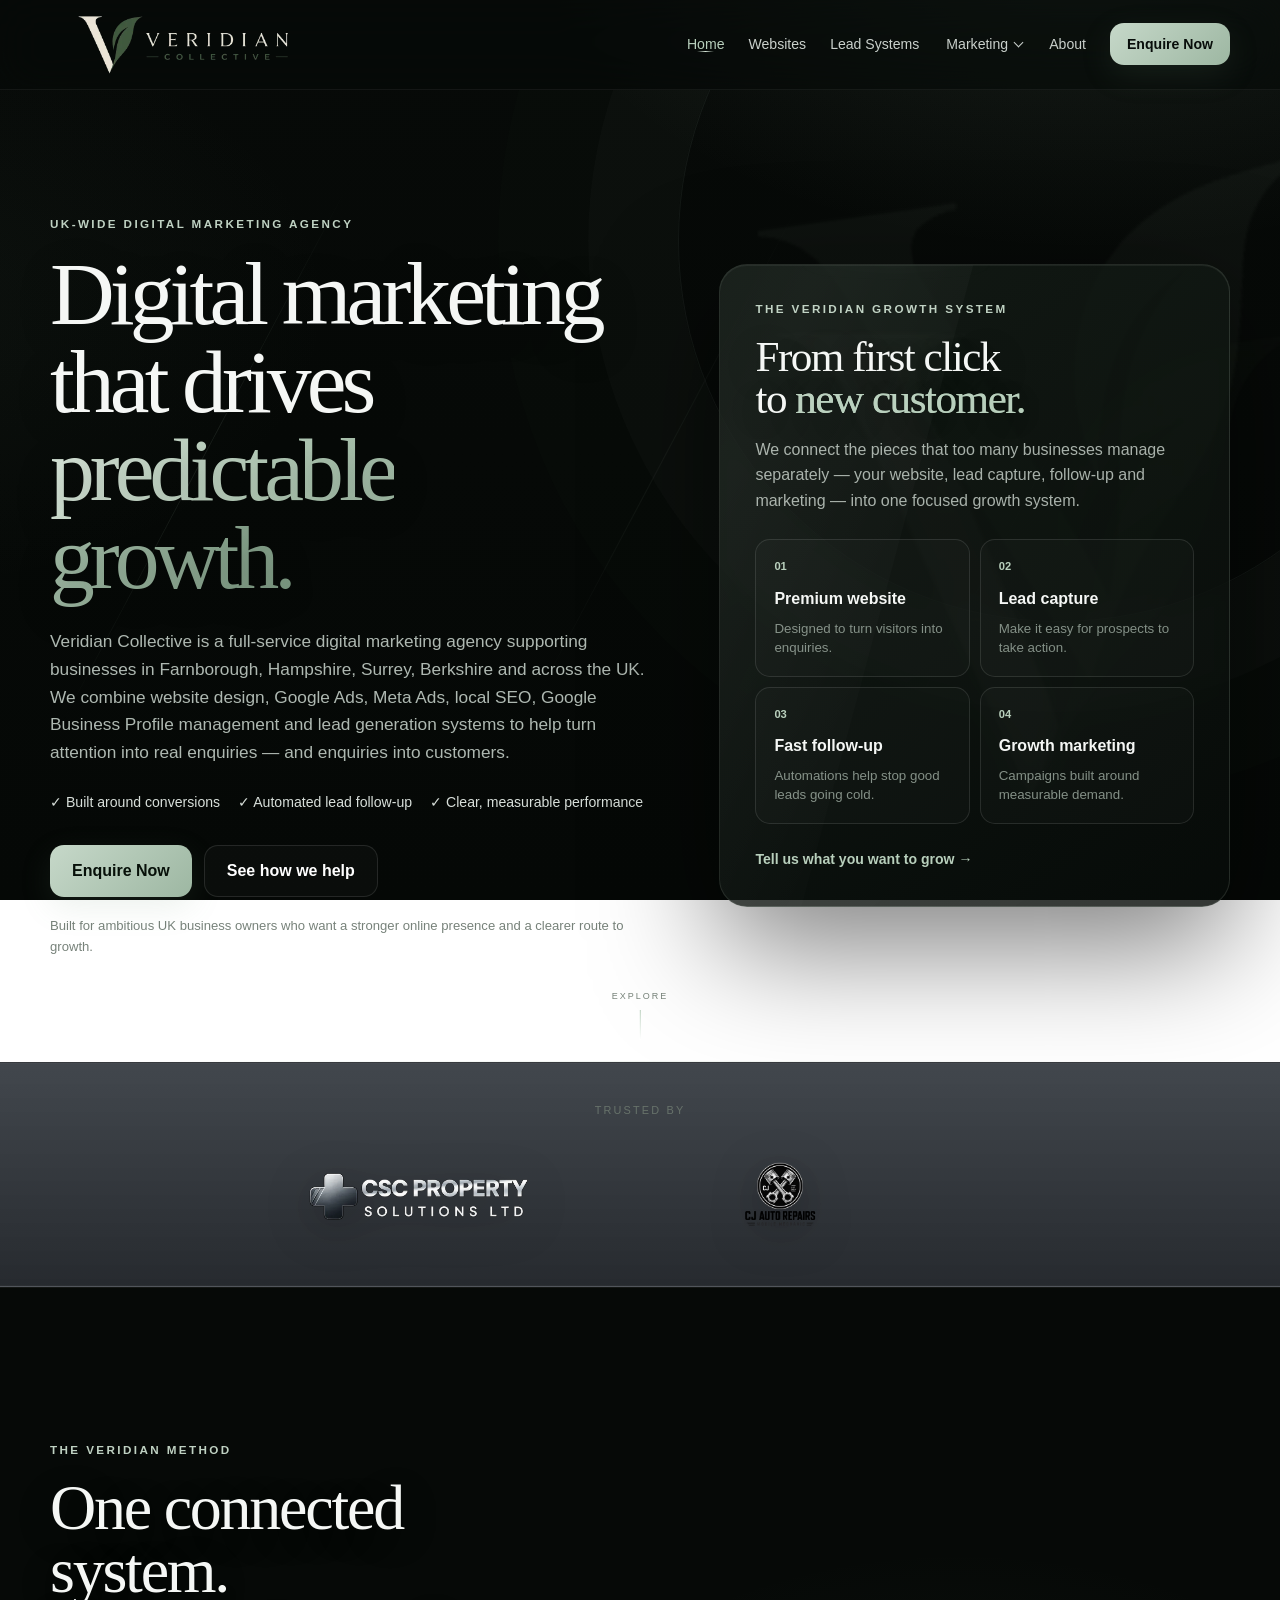
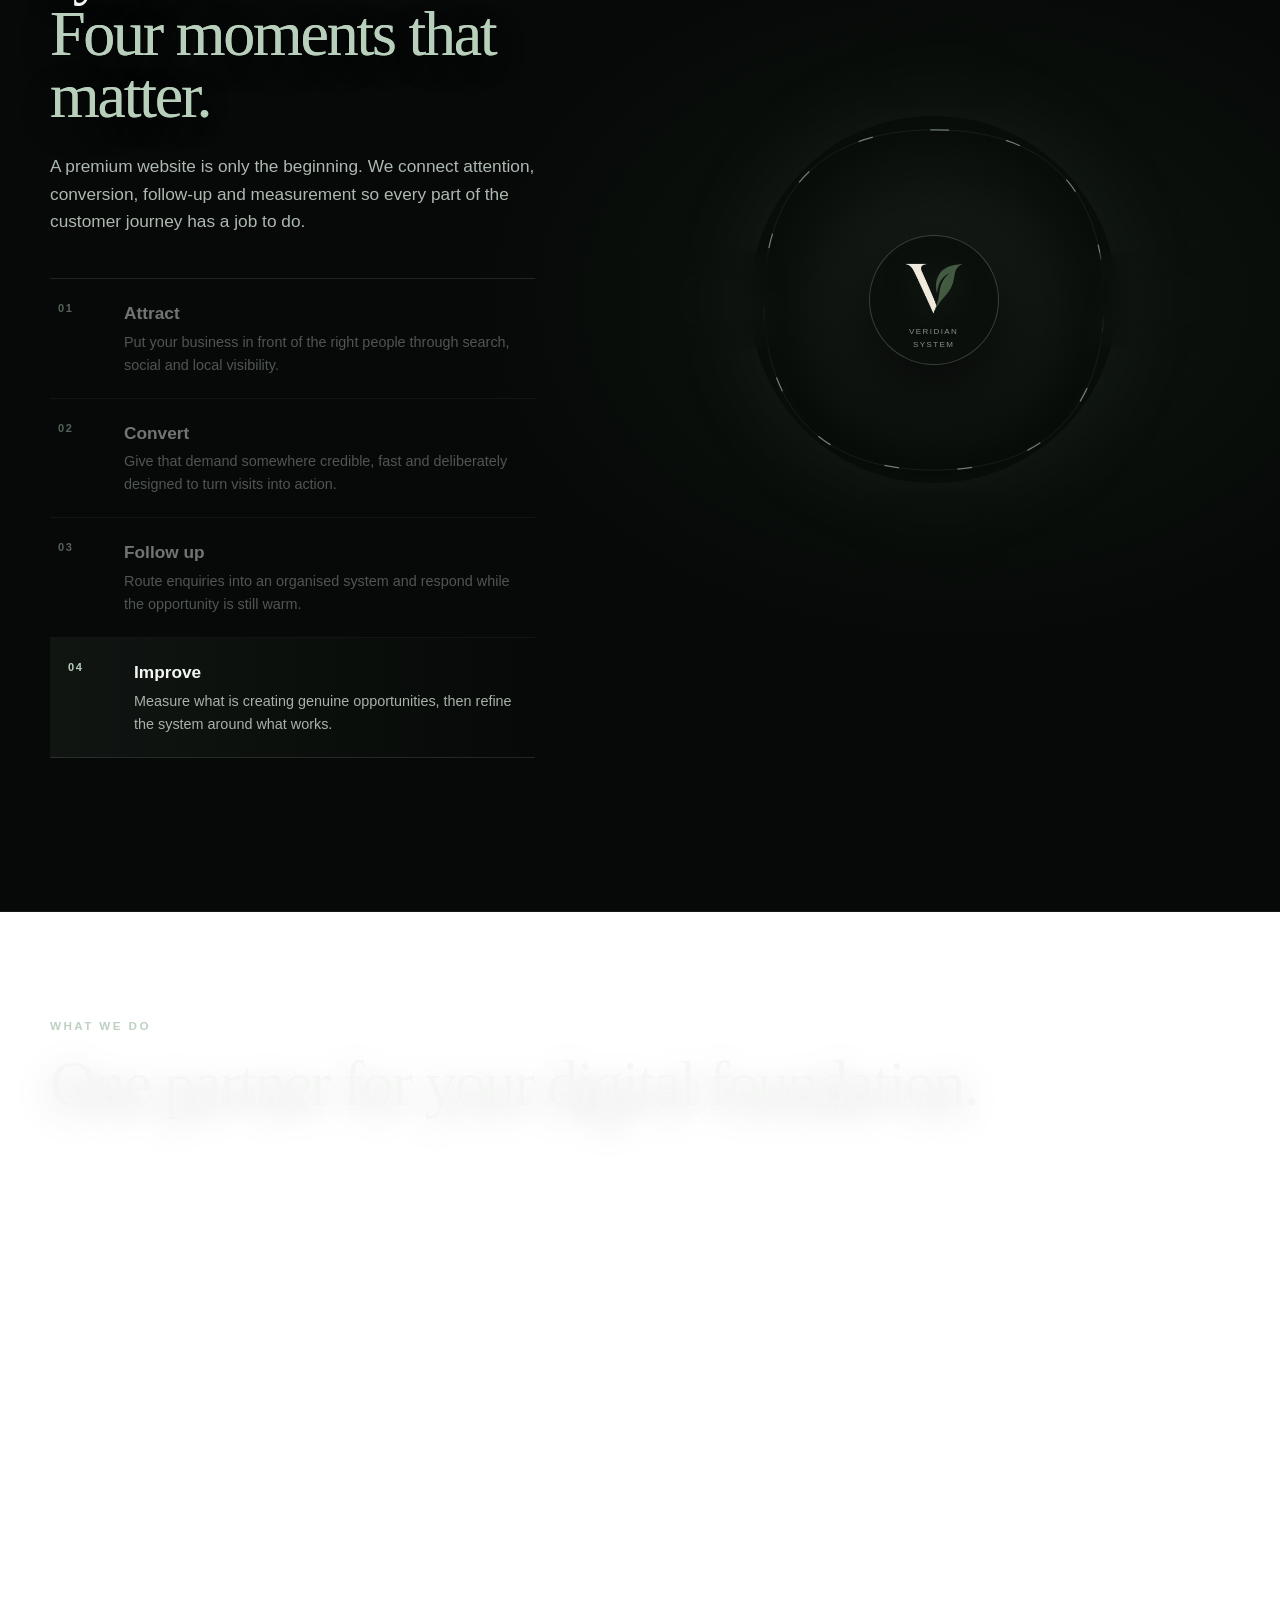
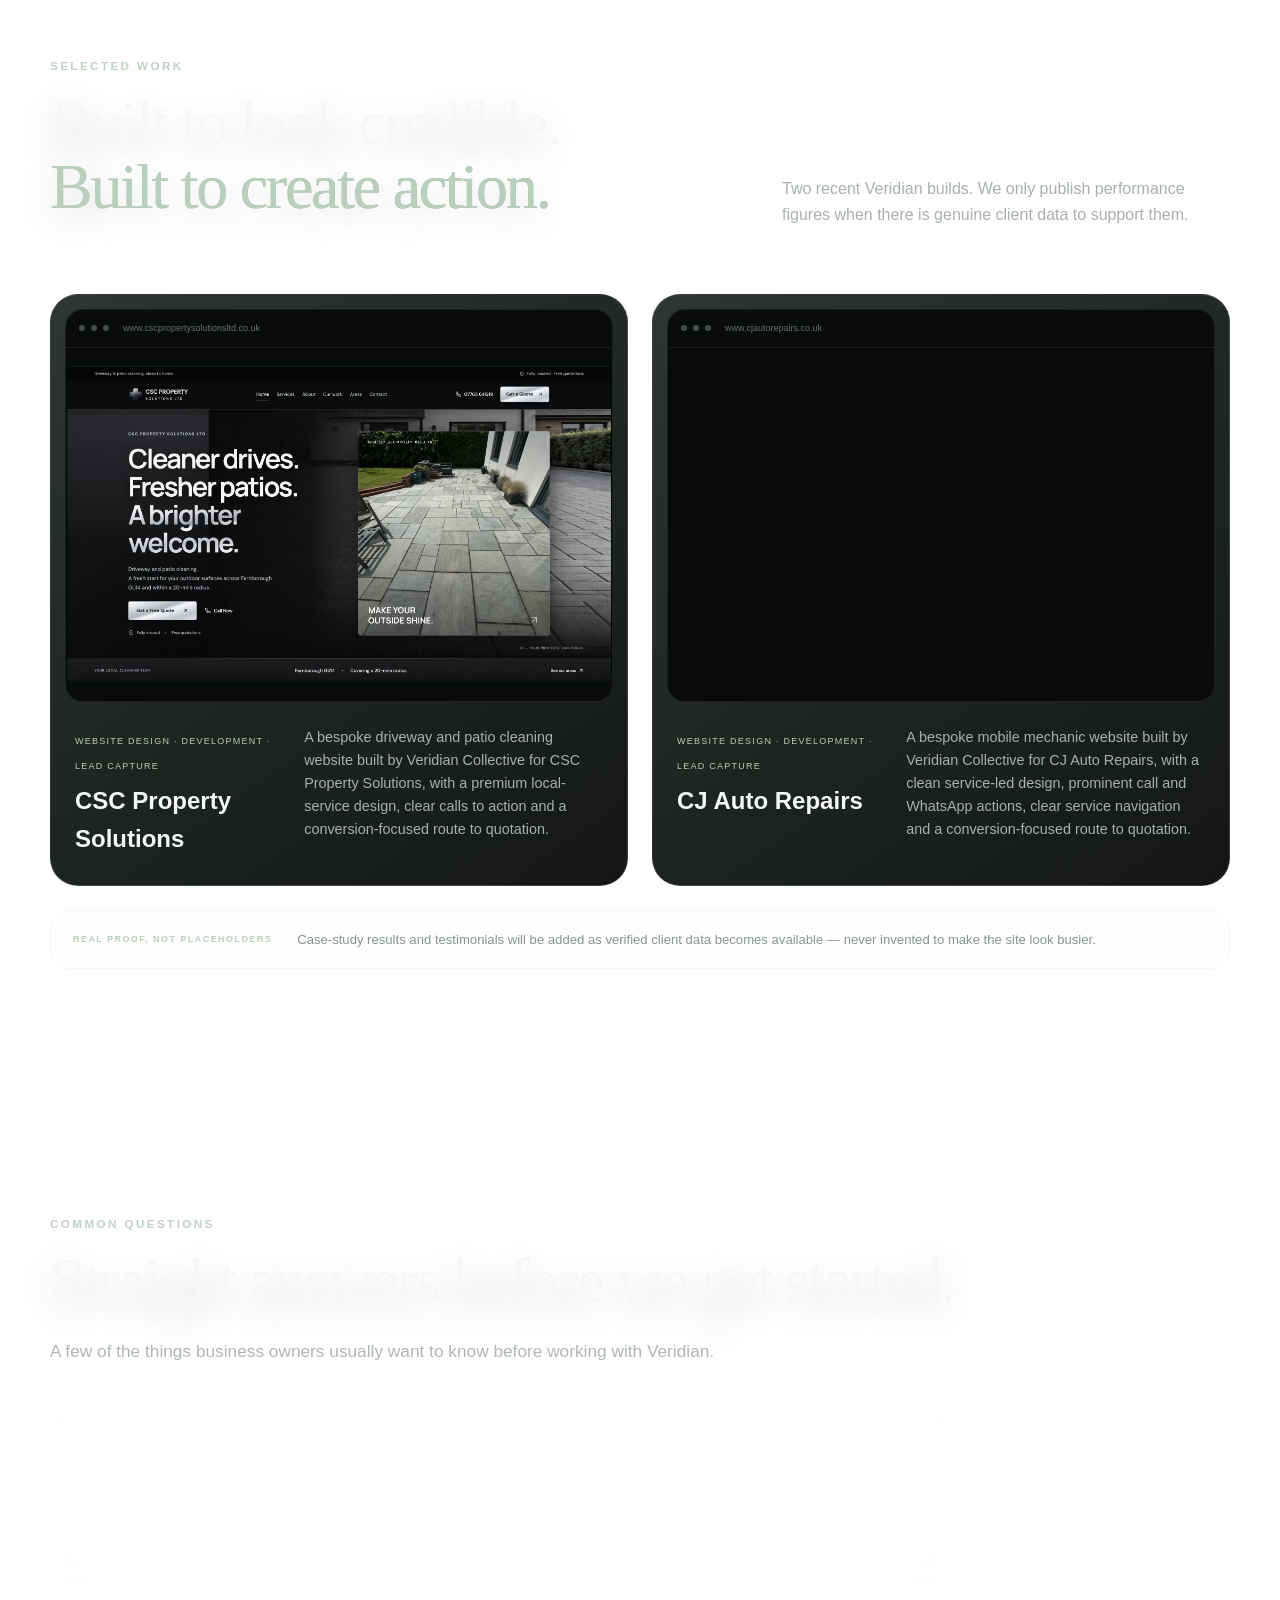
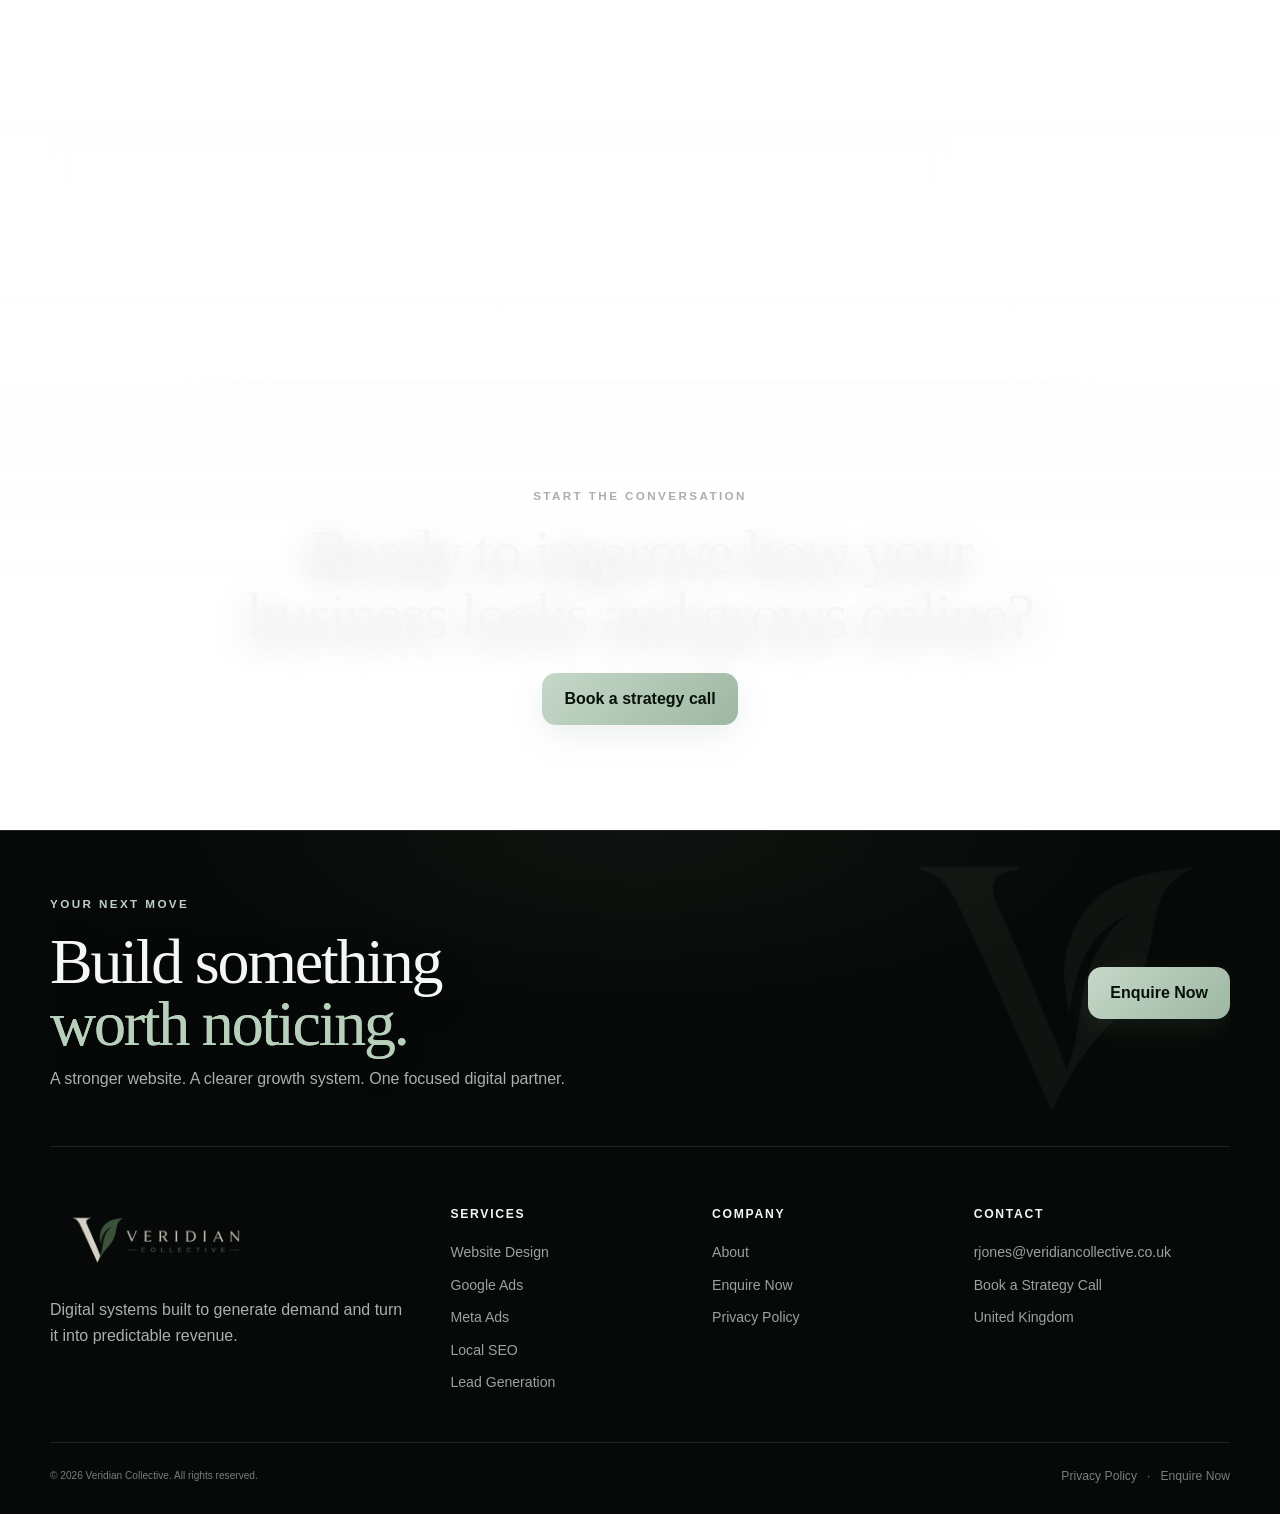
==== commit 17679850: "Position Veridian homepage as a UK-wide digital marketing agency" ====
--- a/index.html
+++ b/index.html
@@ -1,7 +1,7 @@
 <!doctype html><html lang="en-GB"><head><meta charset="utf-8">
 <meta name="viewport" content="width=device-width,initial-scale=1">
-<title>Digital Marketing Agency Farnborough | Veridian Collective</title>
-<meta name="description" content="Digital marketing agency in Farnborough helping businesses across Hampshire, Surrey and Berkshire with website design, SEO, Google Ads, Meta Ads and lead generation.">
+<title>Veridian Collective | UK Digital Marketing Agency</title>
+<meta name="description" content="Veridian Collective is a UK-wide digital marketing agency offering website design, SEO, Google Ads, Meta Ads and lead generation to businesses across the United Kingdom.">
 <meta name="robots" content="index,follow,max-image-preview:large,max-snippet:-1,max-video-preview:-1">
 <meta name="author" content="Veridian Collective">
 <meta name="theme-color" content="#0a0e0b">
@@ -9,14 +9,14 @@
 <meta property="og:type" content="website">
 <meta property="og:site_name" content="Veridian Collective">
 <meta property="og:locale" content="en_GB">
-<meta property="og:title" content="Digital Marketing Agency Farnborough | Veridian Collective">
+<meta property="og:title" content="Veridian Collective | UK Digital Marketing Agency">
 <meta property="og:description" content="Website design, SEO, Google Ads, Meta Ads and lead generation for businesses in Farnborough, Hampshire, Surrey, Berkshire and across the UK.">
 <meta property="og:url" content="https://www.veridiancollective.co.uk/">
 <meta property="og:image" content="https://www.veridiancollective.co.uk/assets/veridian-social-preview.png">
 <meta property="og:image:width" content="1200">
 <meta property="og:image:height" content="630">
 <meta name="twitter:card" content="summary">
-<meta name="twitter:title" content="Digital Marketing Agency Farnborough | Veridian Collective">
+<meta name="twitter:title" content="Veridian Collective | UK Digital Marketing Agency">
 <meta name="twitter:description" content="Premium websites, lead generation systems, Google Ads, Meta Ads, local SEO and automated follow-up for UK businesses.">
 <meta name="twitter:image" content="https://www.veridiancollective.co.uk/assets/veridian-social-preview.png">
 <link rel="icon" type="image/png" sizes="48x48" href="/assets/favicon-google-48.png?v=2">
@@ -201,7 +201,7 @@
 @media(max-width:850px){.footer-cta{align-items:flex-start}.footer-grid{grid-template-columns:1fr 1fr;gap:38px}.footer-about{grid-column:1/-1}.footer-bottom{align-items:flex-start}}
 @media(max-width:560px){.footer-cta{flex-direction:column;padding:48px 0 42px}.footer-cta .button{width:100%}.footer-grid{grid-template-columns:1fr;padding:44px 0 38px}.footer-about{grid-column:auto}.footer-bottom{flex-direction:column}.footer-bottom div{flex-wrap:wrap}}
 </style>
-<script type="application/ld+json">{"@context":"https://schema.org","@graph":[{"@type":"Organization","@id":"https://www.veridiancollective.co.uk/#organization","name":"Veridian Collective","url":"https://www.veridiancollective.co.uk/","email":"rjones@veridiancollective.co.uk","areaServed":{"@type":"Country","name":"United Kingdom"},"founder":{"@type":"Person","name":"Ryley Jones"},"knowsAbout":["Website Design","Lead Generation","Google Ads","Meta Ads","Local SEO","CRM Automation","Automated Lead Follow-Up"]},{"@type":"ProfessionalService","@id":"https://www.veridiancollective.co.uk/#service","name":"Veridian Collective","url":"https://www.veridiancollective.co.uk/","email":"rjones@veridiancollective.co.uk","areaServed":[{"@type":"Place","name":"Farnborough, Hampshire"},{"@type":"AdministrativeArea","name":"Hampshire"},{"@type":"AdministrativeArea","name":"Surrey"},{"@type":"AdministrativeArea","name":"Berkshire"},{"@type":"Country","name":"United Kingdom"}],"audience":{"@type":"BusinessAudience","audienceType":"Business owners in the United Kingdom"},"hasOfferCatalog":{"@type":"OfferCatalog","name":"Digital Growth Services","itemListElement":[{"@type":"Offer","itemOffered":{"@type":"Service","name":"Website Design","description":"Premium responsive website design and development for UK businesses.","url":"https://www.veridiancollective.co.uk/website-design/"}},{"@type":"Offer","itemOffered":{"@type":"Service","name":"Lead Generation Systems","description":"CRM-connected lead capture and automated follow-up systems.","url":"https://www.veridiancollective.co.uk/lead-generation/"}},{"@type":"Offer","itemOffered":{"@type":"Service","name":"Google Ads Management","url":"https://www.veridiancollective.co.uk/google-ads-management/"}},{"@type":"Offer","itemOffered":{"@type":"Service","name":"Meta Ads Management","url":"https://www.veridiancollective.co.uk/meta-ads-management/"}},{"@type":"Offer","itemOffered":{"@type":"Service","name":"Local SEO","url":"https://www.veridiancollective.co.uk/seo-services/"}}]},"description":"Digital marketing agency serving Farnborough, Hampshire, Surrey, Berkshire and businesses across the UK, providing website design, SEO, Google Ads, Meta Ads and lead generation."}]}</script>
+<script type="application/ld+json">{"@context":"https://schema.org","@graph":[{"@type":"Organization","@id":"https://www.veridiancollective.co.uk/#organization","name":"Veridian Collective","url":"https://www.veridiancollective.co.uk/","email":"rjones@veridiancollective.co.uk","areaServed":{"@type":"Country","name":"United Kingdom"},"founder":{"@type":"Person","name":"Ryley Jones"},"knowsAbout":["Website Design","Lead Generation","Google Ads","Meta Ads","Local SEO","CRM Automation","Automated Lead Follow-Up"]},{"@type":"ProfessionalService","@id":"https://www.veridiancollective.co.uk/#service","name":"Veridian Collective","url":"https://www.veridiancollective.co.uk/","email":"rjones@veridiancollective.co.uk","areaServed":[{"@type":"Place","name":"Farnborough, Hampshire"},{"@type":"AdministrativeArea","name":"Hampshire"},{"@type":"AdministrativeArea","name":"Surrey"},{"@type":"AdministrativeArea","name":"Berkshire"},{"@type":"Country","name":"United Kingdom"}],"audience":{"@type":"BusinessAudience","audienceType":"Business owners in the United Kingdom"},"hasOfferCatalog":{"@type":"OfferCatalog","name":"Digital Growth Services","itemListElement":[{"@type":"Offer","itemOffered":{"@type":"Service","name":"Website Design","description":"Premium responsive website design and development for UK businesses.","url":"https://www.veridiancollective.co.uk/website-design/"}},{"@type":"Offer","itemOffered":{"@type":"Service","name":"Lead Generation Systems","description":"CRM-connected lead capture and automated follow-up systems.","url":"https://www.veridiancollective.co.uk/lead-generation/"}},{"@type":"Offer","itemOffered":{"@type":"Service","name":"Google Ads Management","url":"https://www.veridiancollective.co.uk/google-ads-management/"}},{"@type":"Offer","itemOffered":{"@type":"Service","name":"Meta Ads Management","url":"https://www.veridiancollective.co.uk/meta-ads-management/"}},{"@type":"Offer","itemOffered":{"@type":"Service","name":"Local SEO","url":"https://www.veridiancollective.co.uk/seo-services/"}}]},"description":"UK-wide digital marketing agency providing website design, SEO, Google Ads, Meta Ads and lead generation to businesses across the United Kingdom."}]}</script>
 <style>
 /* v30 FAQ + accessibility */
 .skip-link{position:fixed;left:16px;top:12px;z-index:9999;transform:translateY(-150%);background:#fff;color:#071009;padding:10px 14px;border-radius:10px;font-weight:800}.skip-link:focus{transform:none}
@@ -442,7 +442,7 @@
 <button class="menu" aria-label="Open navigation" aria-expanded="false" aria-controls="primary-navigation">☰</button>
 <nav id="primary-navigation"><a href="#home">Home</a><a href="#websites">Websites</a><a href="#lead-systems">Lead Systems</a><div class="marketing-dropdown"><button class="marketing-toggle" type="button" aria-expanded="false" aria-controls="marketing-submenu">Marketing</button><div class="marketing-submenu" id="marketing-submenu"><a href="/seo-services/">SEO Services</a><a href="/google-ads-management/">Google Ads</a><a href="/meta-ads-management/">Meta Ads</a></div></div><a href="#about">About</a><a href="#contact" class="button small">Enquire Now</a></nav>
 </div></header>
-<main id="main-content"><div class="app-page" data-page="home"><section class="hero flagship-hero"><div class="hero-atmosphere" aria-hidden="true"><i></i><i></i><i></i><div class="v-mark"><img src="assets/veridian-v-mark.png" alt="" aria-hidden="true"></div></div><div class="container hero-grid"><div><p class="eyebrow">DIGITAL MARKETING AGENCY · FARNBOROUGH &amp; UK</p><h1>Digital marketing that drives <span>predictable growth.</span></h1><p class="lead">Veridian Collective is a full-service digital marketing agency supporting businesses in Farnborough, Hampshire, Surrey, Berkshire and across the UK. We combine website design, Google Ads, Meta Ads, local SEO, Google Business Profile management and lead generation systems to help turn attention into real enquiries — and enquiries into customers.</p><div class="hero-points"><span>✓ Built around conversions</span><span>✓ Automated lead follow-up</span><span>✓ Clear, measurable performance</span></div><div class="actions"><a class="button" href="#contact">Enquire Now</a><a class="button secondary" href="#services">See how we help</a></div><p class="hero-note">Built for ambitious UK business owners who want a stronger online presence and a clearer route to growth.</p></div><div class="panel hero-panel"><p class="eyebrow">THE VERIDIAN GROWTH SYSTEM</p><h2>From first click to <span class="sage-text">new customer.</span></h2><p class="panel-copy">We connect the pieces that too many businesses manage separately — your website, lead capture, follow-up and marketing — into one focused growth system.</p><div class="mini-grid"><article><b>01</b><span>Premium website</span><small>Designed to turn visitors into enquiries.</small></article><article><b>02</b><span>Lead capture</span><small>Make it easy for prospects to take action.</small></article><article><b>03</b><span>Fast follow-up</span><small>Automations help stop good leads going cold.</small></article><article><b>04</b><span>Growth marketing</span><small>Campaigns built around measurable demand.</small></article></div><a class="panel-link" href="#contact">Tell us what you want to grow →</a></div></div><a class="scroll-cue" href="#flagship-system" aria-label="Explore the Veridian growth system"><span>Explore</span><i></i></a></section>
+<main id="main-content"><div class="app-page" data-page="home"><section class="hero flagship-hero"><div class="hero-atmosphere" aria-hidden="true"><i></i><i></i><i></i><div class="v-mark"><img src="assets/veridian-v-mark.png" alt="" aria-hidden="true"></div></div><div class="container hero-grid"><div><p class="eyebrow">UK-WIDE DIGITAL MARKETING AGENCY</p><h1>Digital marketing that drives <span>predictable growth.</span></h1><p class="lead">Veridian Collective is a full-service digital marketing agency supporting businesses in Farnborough, Hampshire, Surrey, Berkshire and across the UK. We combine website design, Google Ads, Meta Ads, local SEO, Google Business Profile management and lead generation systems to help turn attention into real enquiries — and enquiries into customers.</p><div class="hero-points"><span>✓ Built around conversions</span><span>✓ Automated lead follow-up</span><span>✓ Clear, measurable performance</span></div><div class="actions"><a class="button" href="#contact">Enquire Now</a><a class="button secondary" href="#services">See how we help</a></div><p class="hero-note">Built for ambitious UK business owners who want a stronger online presence and a clearer route to growth.</p></div><div class="panel hero-panel"><p class="eyebrow">THE VERIDIAN GROWTH SYSTEM</p><h2>From first click to <span class="sage-text">new customer.</span></h2><p class="panel-copy">We connect the pieces that too many businesses manage separately — your website, lead capture, follow-up and marketing — into one focused growth system.</p><div class="mini-grid"><article><b>01</b><span>Premium website</span><small>Designed to turn visitors into enquiries.</small></article><article><b>02</b><span>Lead capture</span><small>Make it easy for prospects to take action.</small></article><article><b>03</b><span>Fast follow-up</span><small>Automations help stop good leads going cold.</small></article><article><b>04</b><span>Growth marketing</span><small>Campaigns built around measurable demand.</small></article></div><a class="panel-link" href="#contact">Tell us what you want to grow →</a></div></div><a class="scroll-cue" href="#flagship-system" aria-label="Explore the Veridian growth system"><span>Explore</span><i></i></a></section>
 <section class="trust"><div class="container"><p>TRUSTED BY</p><div class="logos"><img loading="lazy" decoding="async" src="assets/csc-logo.webp" alt="CSC Property Solutions Ltd" style="width:min(280px,70vw);height:auto;object-fit:contain;display:block;" /><img loading="lazy" decoding="async" src="assets/cj-logo.webp" alt="CJ Auto Repairs" style="width:min(190px,52vw);height:105px;object-fit:contain;display:block;" /></div></div></section>
 <section class="flagship-story" id="flagship-system">
  <div class="container story-grid">
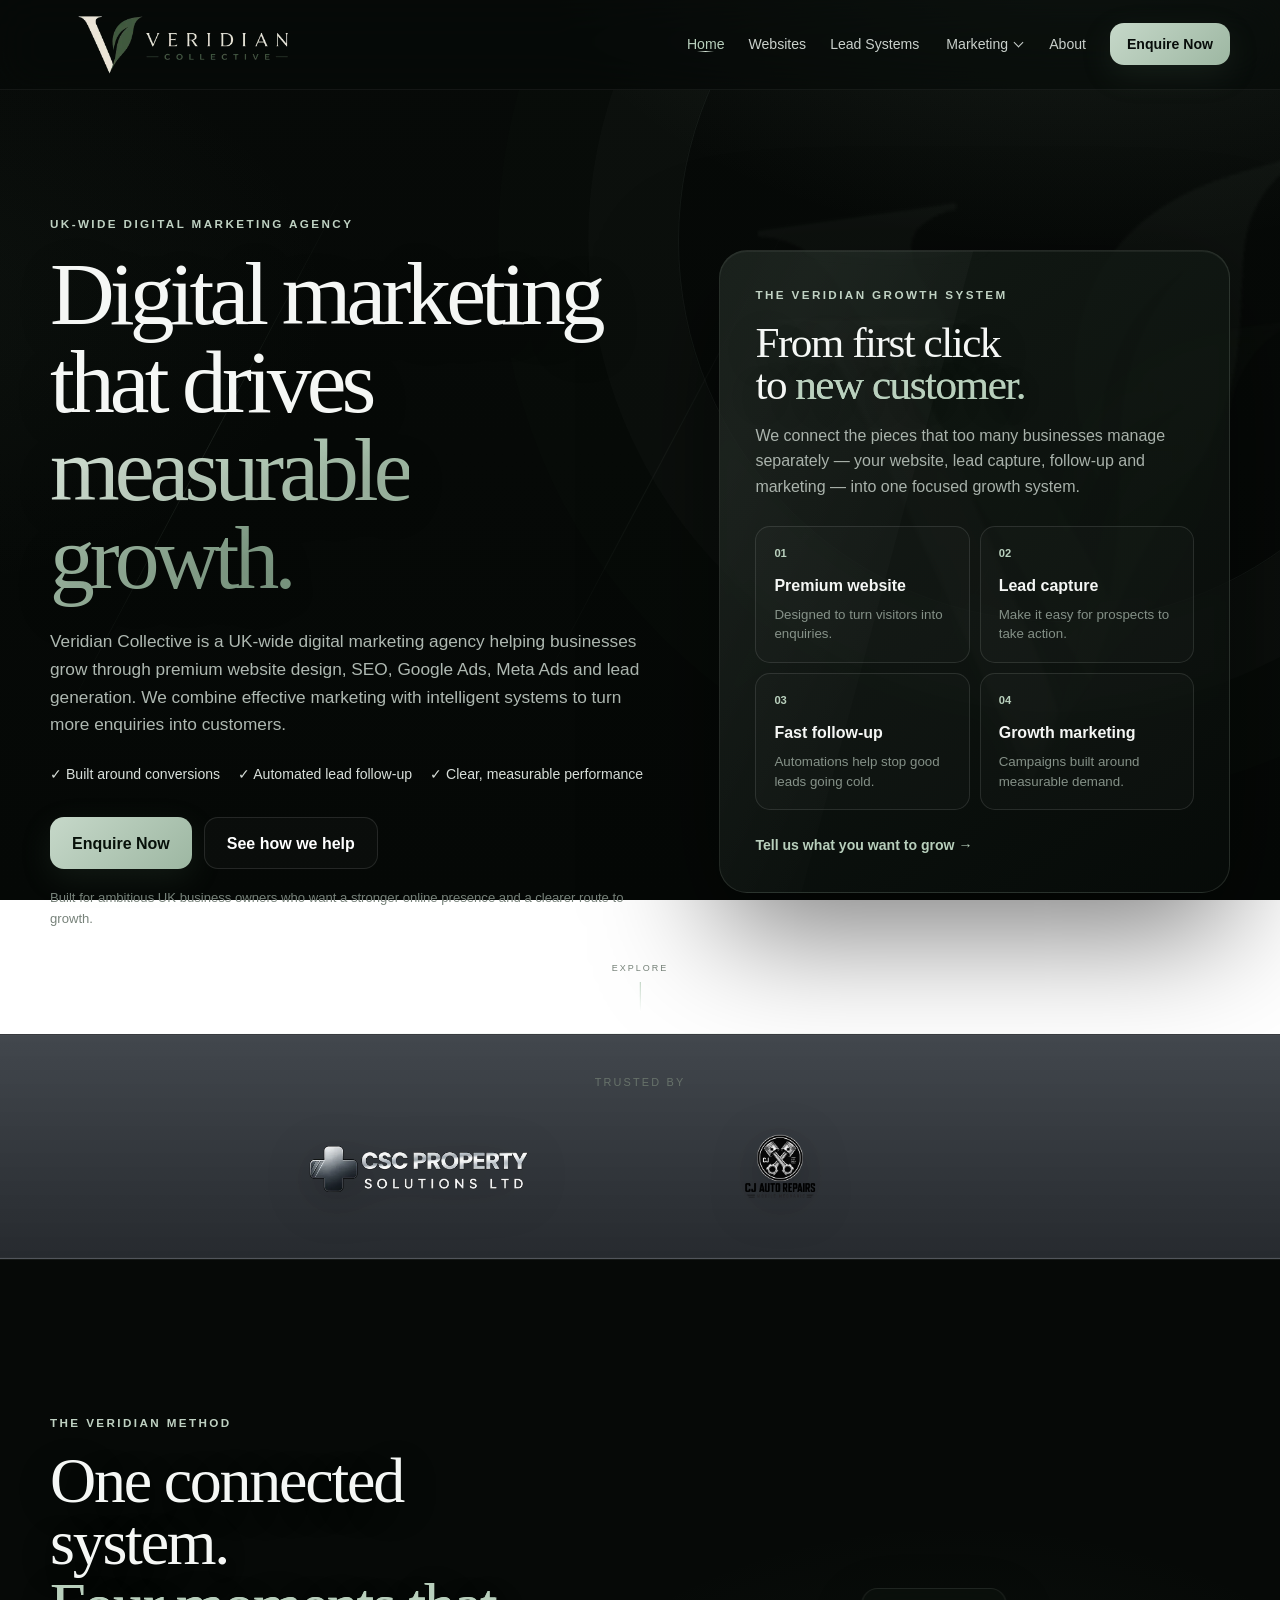
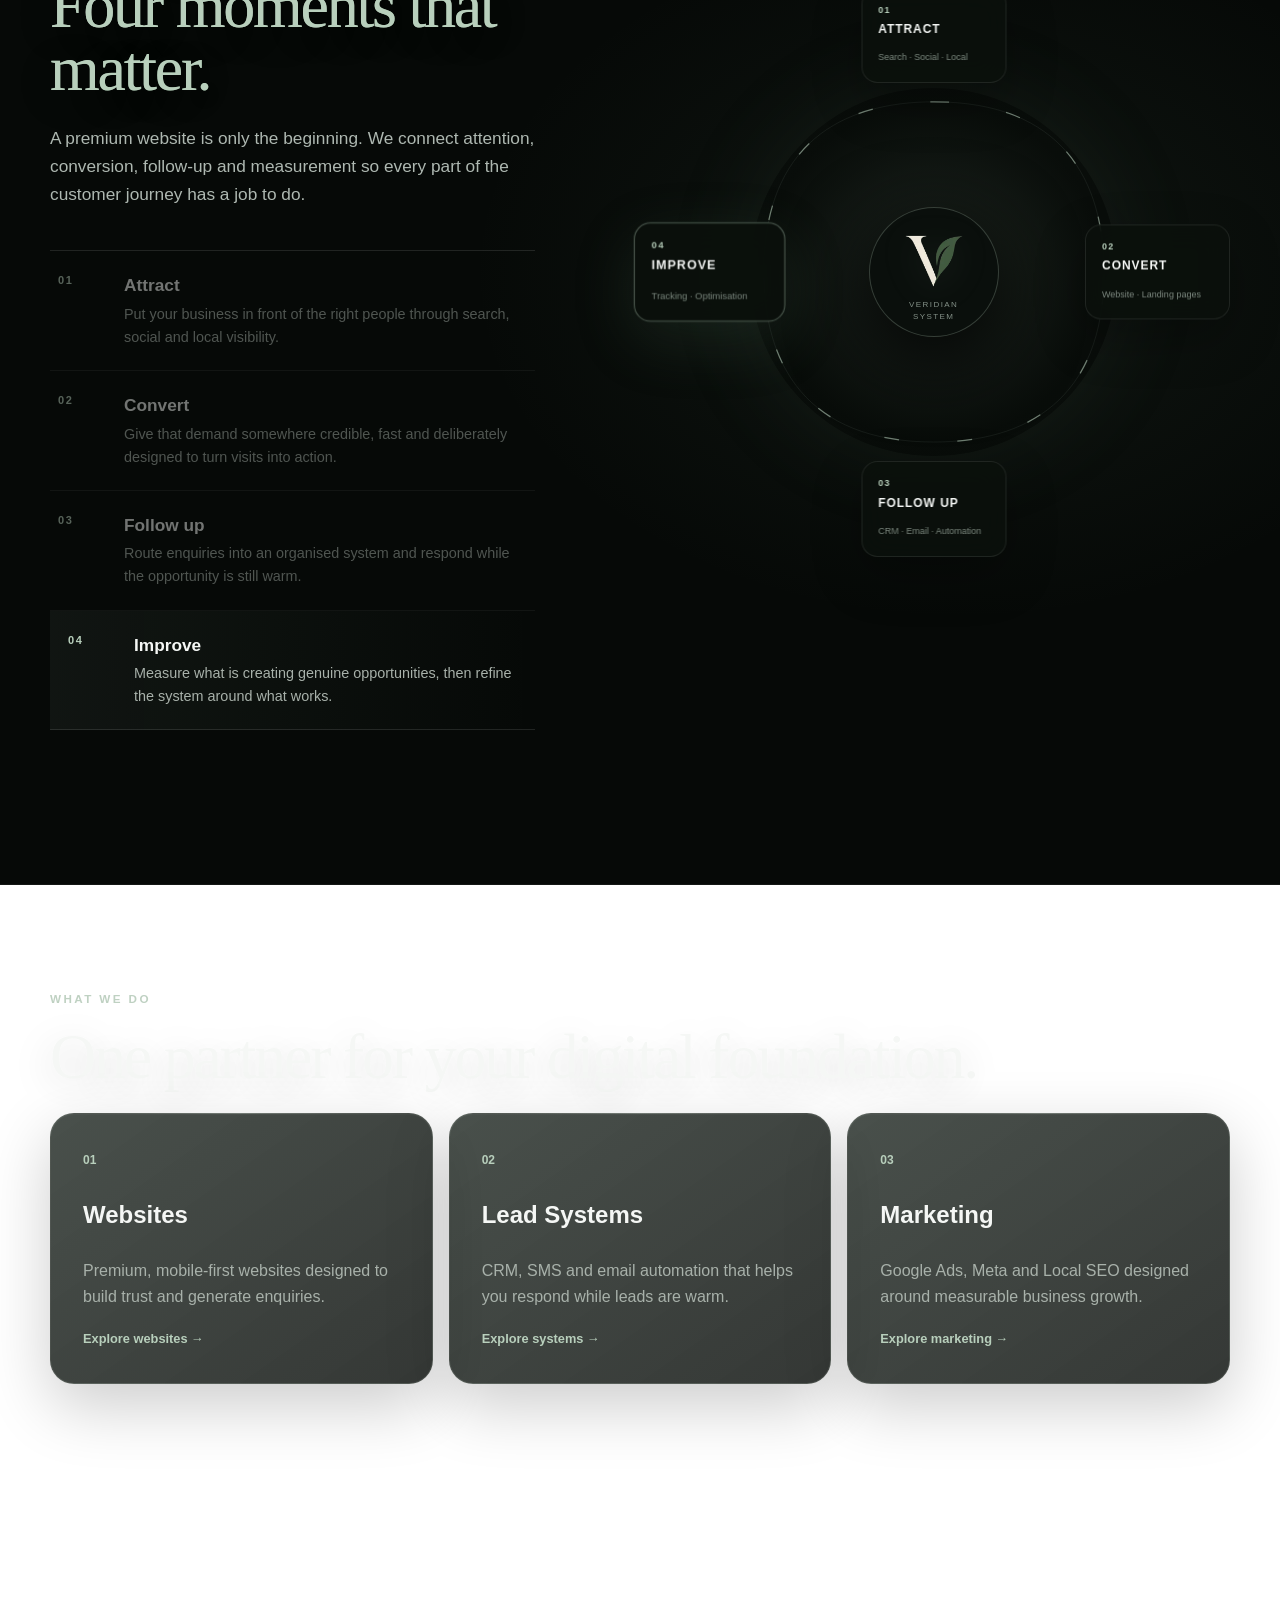
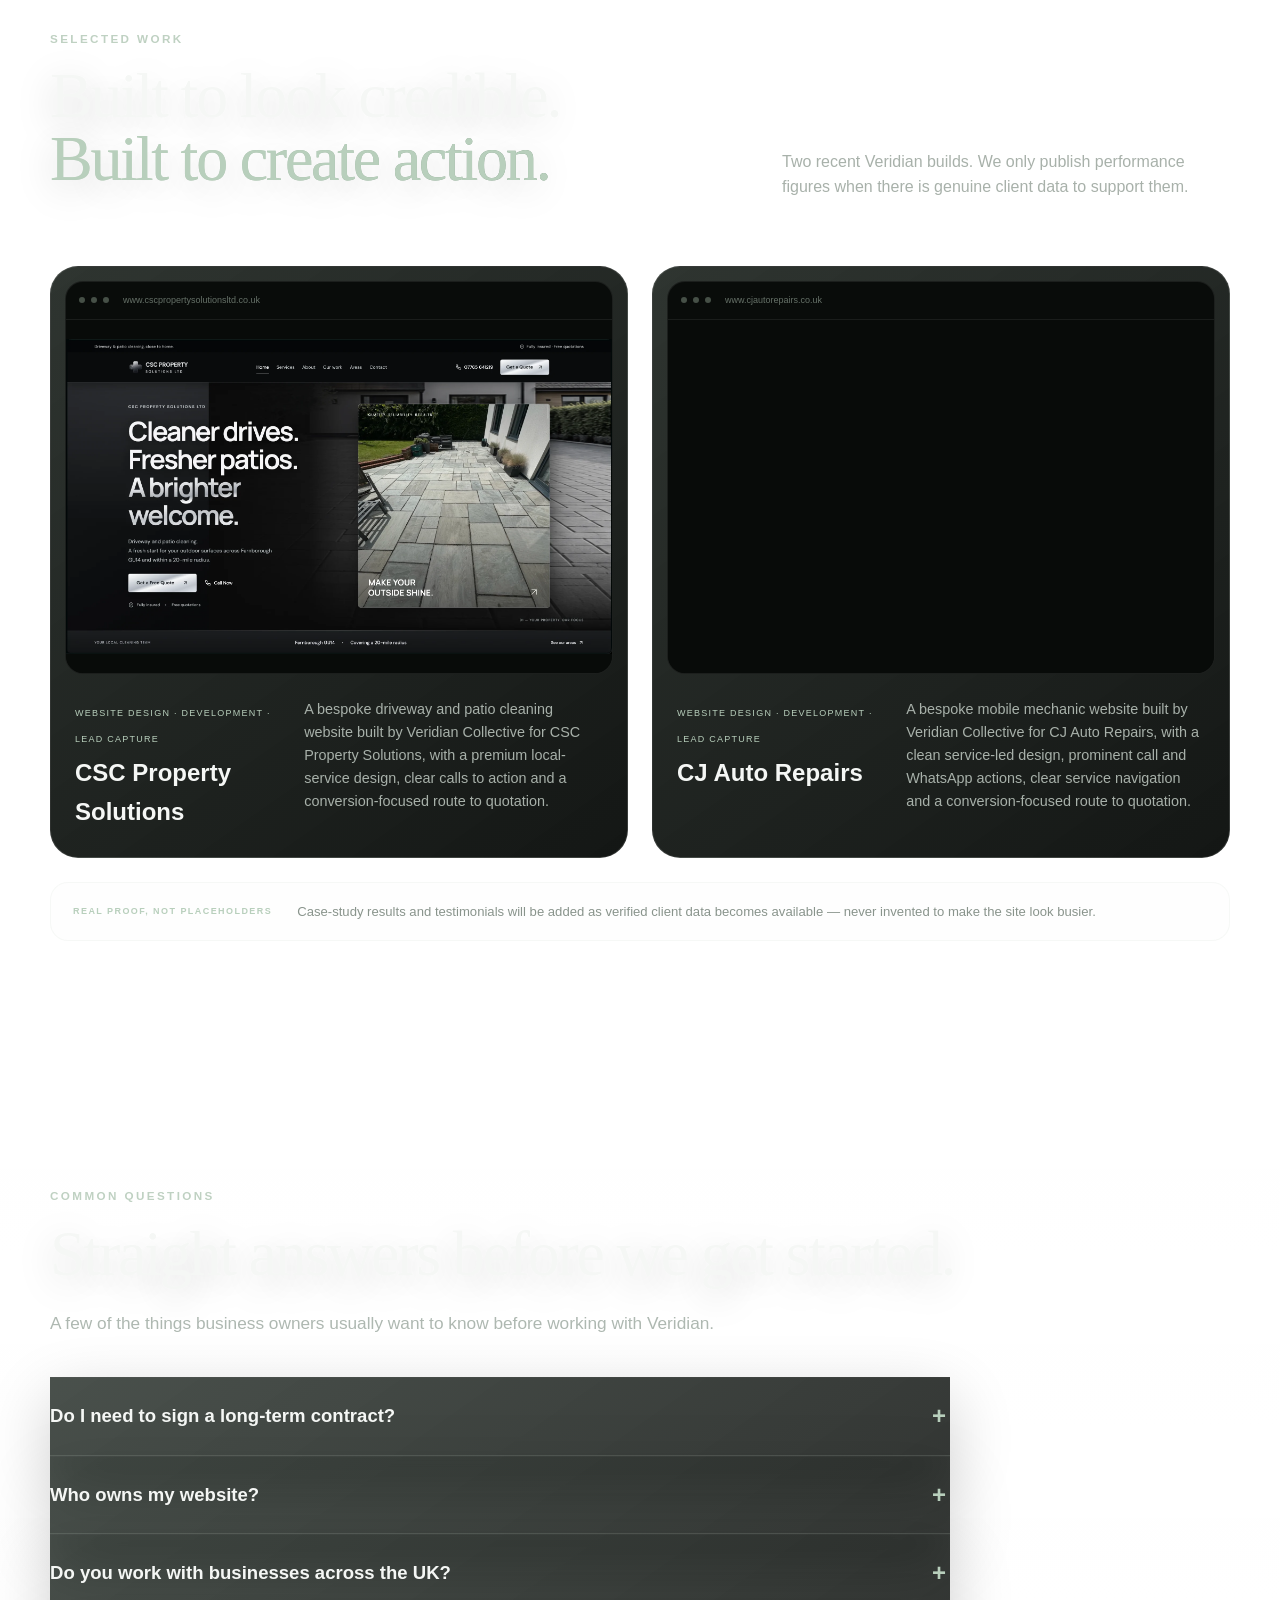
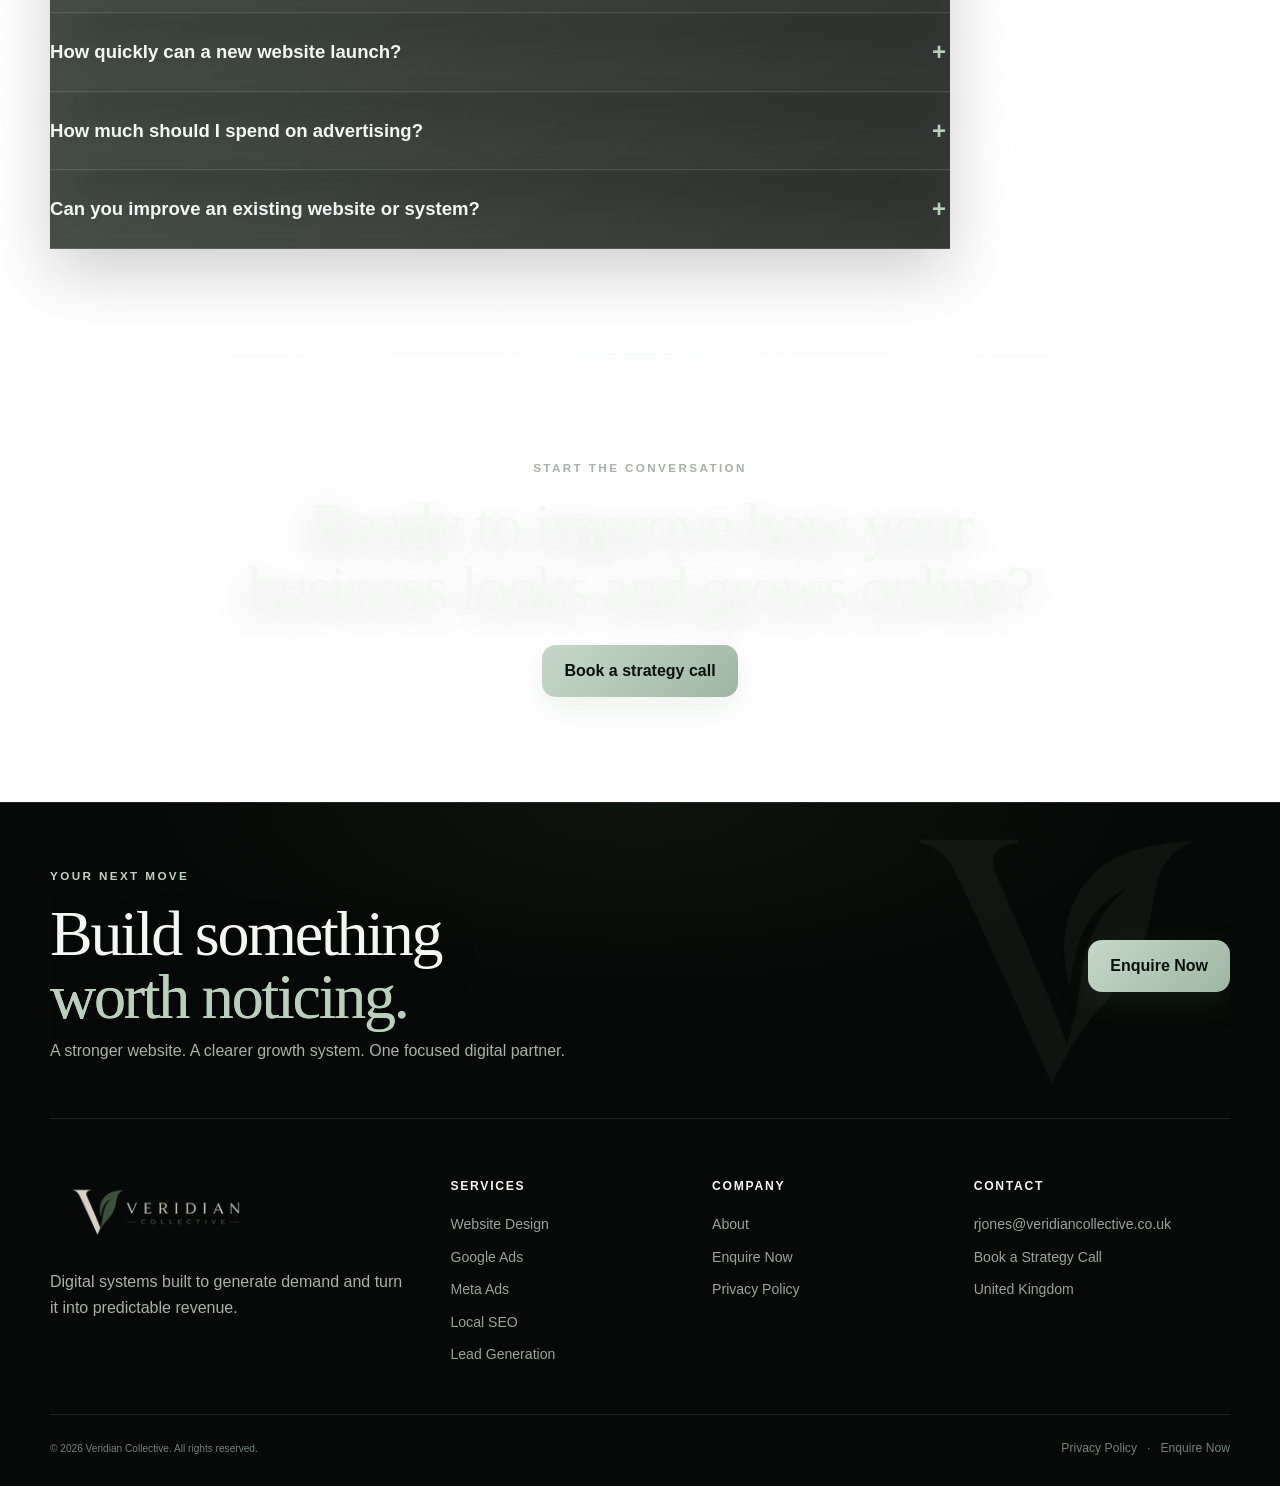
==== commit e6ca7743: "Refine UK-wide homepage messaging and consistent service links" ====
--- a/index.html
+++ b/index.html
@@ -440,9 +440,9 @@
 <header class="site-header"><div class="container nav">
 <a class="brand real-brand" href="#home" aria-label="Veridian Collective home"><img loading="eager" decoding="async" fetchpriority="high" src="assets/veridian-logo-header.webp" alt="Veridian Collective"></a>
 <button class="menu" aria-label="Open navigation" aria-expanded="false" aria-controls="primary-navigation">☰</button>
-<nav id="primary-navigation"><a href="#home">Home</a><a href="#websites">Websites</a><a href="#lead-systems">Lead Systems</a><div class="marketing-dropdown"><button class="marketing-toggle" type="button" aria-expanded="false" aria-controls="marketing-submenu">Marketing</button><div class="marketing-submenu" id="marketing-submenu"><a href="/seo-services/">SEO Services</a><a href="/google-ads-management/">Google Ads</a><a href="/meta-ads-management/">Meta Ads</a></div></div><a href="#about">About</a><a href="#contact" class="button small">Enquire Now</a></nav>
+<nav id="primary-navigation"><a href="#home">Home</a><a href="#websites">Websites</a><a href="#lead-systems">Lead Systems</a><div class="marketing-dropdown"><button class="marketing-toggle" type="button" aria-expanded="false" aria-controls="marketing-submenu">Marketing</button><div class="marketing-submenu" id="marketing-submenu"><a href="/seo-services">SEO Services</a><a href="/google-ads-management">Google Ads</a><a href="/meta-ads-management">Meta Ads</a></div></div><a href="#about">About</a><a href="#contact" class="button small">Enquire Now</a></nav>
 </div></header>
-<main id="main-content"><div class="app-page" data-page="home"><section class="hero flagship-hero"><div class="hero-atmosphere" aria-hidden="true"><i></i><i></i><i></i><div class="v-mark"><img src="assets/veridian-v-mark.png" alt="" aria-hidden="true"></div></div><div class="container hero-grid"><div><p class="eyebrow">UK-WIDE DIGITAL MARKETING AGENCY</p><h1>Digital marketing that drives <span>predictable growth.</span></h1><p class="lead">Veridian Collective is a full-service digital marketing agency supporting businesses in Farnborough, Hampshire, Surrey, Berkshire and across the UK. We combine website design, Google Ads, Meta Ads, local SEO, Google Business Profile management and lead generation systems to help turn attention into real enquiries — and enquiries into customers.</p><div class="hero-points"><span>✓ Built around conversions</span><span>✓ Automated lead follow-up</span><span>✓ Clear, measurable performance</span></div><div class="actions"><a class="button" href="#contact">Enquire Now</a><a class="button secondary" href="#services">See how we help</a></div><p class="hero-note">Built for ambitious UK business owners who want a stronger online presence and a clearer route to growth.</p></div><div class="panel hero-panel"><p class="eyebrow">THE VERIDIAN GROWTH SYSTEM</p><h2>From first click to <span class="sage-text">new customer.</span></h2><p class="panel-copy">We connect the pieces that too many businesses manage separately — your website, lead capture, follow-up and marketing — into one focused growth system.</p><div class="mini-grid"><article><b>01</b><span>Premium website</span><small>Designed to turn visitors into enquiries.</small></article><article><b>02</b><span>Lead capture</span><small>Make it easy for prospects to take action.</small></article><article><b>03</b><span>Fast follow-up</span><small>Automations help stop good leads going cold.</small></article><article><b>04</b><span>Growth marketing</span><small>Campaigns built around measurable demand.</small></article></div><a class="panel-link" href="#contact">Tell us what you want to grow →</a></div></div><a class="scroll-cue" href="#flagship-system" aria-label="Explore the Veridian growth system"><span>Explore</span><i></i></a></section>
+<main id="main-content"><div class="app-page" data-page="home"><section class="hero flagship-hero"><div class="hero-atmosphere" aria-hidden="true"><i></i><i></i><i></i><div class="v-mark"><img src="assets/veridian-v-mark.png" alt="" aria-hidden="true"></div></div><div class="container hero-grid"><div><p class="eyebrow">UK-WIDE DIGITAL MARKETING AGENCY</p><h1>Digital marketing that drives <span>measurable growth.</span></h1><p class="lead">Veridian Collective is a UK-wide digital marketing agency helping businesses grow through premium website design, SEO, Google Ads, Meta Ads and lead generation. We combine effective marketing with intelligent systems to turn more enquiries into customers.</p><div class="hero-points"><span>✓ Built around conversions</span><span>✓ Automated lead follow-up</span><span>✓ Clear, measurable performance</span></div><div class="actions"><a class="button" href="#contact">Enquire Now</a><a class="button secondary" href="#services">See how we help</a></div><p class="hero-note">Built for ambitious UK business owners who want a stronger online presence and a clearer route to growth.</p></div><div class="panel hero-panel"><p class="eyebrow">THE VERIDIAN GROWTH SYSTEM</p><h2>From first click to <span class="sage-text">new customer.</span></h2><p class="panel-copy">We connect the pieces that too many businesses manage separately — your website, lead capture, follow-up and marketing — into one focused growth system.</p><div class="mini-grid"><article><b>01</b><span>Premium website</span><small>Designed to turn visitors into enquiries.</small></article><article><b>02</b><span>Lead capture</span><small>Make it easy for prospects to take action.</small></article><article><b>03</b><span>Fast follow-up</span><small>Automations help stop good leads going cold.</small></article><article><b>04</b><span>Growth marketing</span><small>Campaigns built around measurable demand.</small></article></div><a class="panel-link" href="#contact">Tell us what you want to grow →</a></div></div><a class="scroll-cue" href="#flagship-system" aria-label="Explore the Veridian growth system"><span>Explore</span><i></i></a></section>
 <section class="trust"><div class="container"><p>TRUSTED BY</p><div class="logos"><img loading="lazy" decoding="async" src="assets/csc-logo.webp" alt="CSC Property Solutions Ltd" style="width:min(280px,70vw);height:auto;object-fit:contain;display:block;" /><img loading="lazy" decoding="async" src="assets/cj-logo.webp" alt="CJ Auto Repairs" style="width:min(190px,52vw);height:105px;object-fit:contain;display:block;" /></div></div></section>
 <section class="flagship-story" id="flagship-system">
  <div class="container story-grid">
@@ -477,16 +477,16 @@
 <details><summary>How much should I spend on advertising?</summary><p>There is no sensible one-size-fits-all figure. The right budget depends on your service, location, margins, competition and goals. We can recommend a starting point after reviewing your business.</p></details>
 <details><summary>Can you improve an existing website or system?</summary><p>Yes. You do not always need to start again. We can look at your current website, lead capture, follow-up and marketing and focus on the areas with the strongest opportunity for improvement.</p></details>
 </div></div></section><section class="section muted"><div class="container cta"><p class="eyebrow">Start the conversation</p><h2>Ready to improve how your business looks and grows online?</h2><a class="button" href="#contact">Book a strategy call</a></div></section></div>
-<div class="app-page" data-page="websites"><section class="page-hero"><div class="container"><p class="eyebrow">Website design</p><h1>Websites built to <span>win trust and enquiries.</span></h1><p class="lead">Premium website design for businesses in Farnborough, Hampshire, Surrey, Berkshire and across the UK, built to earn trust, support search visibility and turn visitors into genuine enquiries. <a href="/website-design/">Explore our website design service</a>.</p></div></section>
+<div class="app-page" data-page="websites"><section class="page-hero"><div class="container"><p class="eyebrow">Website design</p><h1>Websites built to <span>win trust and enquiries.</span></h1><p class="lead">Premium website design for businesses across the UK, built to earn trust, support search visibility and turn visitors into genuine enquiries. <a href="/website-design">Explore our website design service</a>.</p></div></section>
 <section class="section"><div class="container pricing"><article class="price-card"><p class="eyebrow">Website setup</p><div class="price">£500 <small>one-off</small></div><p>Everything required to design, build, test and launch your new website.</p><ul><li>Bespoke design & development</li><li>Mobile, tablet & desktop optimisation</li><li>Contact / enquiry functionality</li><li>Basic on-page SEO</li><li>Analytics setup</li><li>Domain connection & launch</li></ul></article><article class="price-card featured"><p class="eyebrow">Website Care Plan</p><div class="price">£69.99 <small>/ month</small></div><p>Ongoing hosting, maintenance and support after launch.</p><ul><li>Managed hosting & SSL</li><li>Routine maintenance</li><li>Uptime & performance checks</li><li>Form maintenance</li><li>Technical support</li><li>Up to 30 mins minor content changes / month</li></ul></article></div></section>
 <section class="section muted"><div class="container"><p class="eyebrow">What counts as care?</p><h2>Small changes included. Bigger development quoted separately.</h2><div class="cards two"><article class="card"><h3>Included</h3><p>Text edits, image swaps, contact details, opening hours, minor link/button changes and routine technical maintenance.</p></article><article class="card"><h3>Quoted separately</h3><p>New pages, redesigns, new functionality, advanced integrations, SEO campaigns, advertising and CRM automation.</p></article></div></div></section>
 <section class="section"><div class="container cta"><h2>Need a better website?</h2><p>Tell us about your business and what you want the website to achieve.</p><a class="button" href="#contact">Start your project</a></div></section></div>
-<div class="app-page" data-page="lead-systems"><section class="page-hero"><div class="container"><p class="eyebrow">Lead systems</p><h1>Stop letting good enquiries <span>go cold.</span></h1><p class="lead">Connect your website to CRM, notifications and automated follow-up so every lead has a clear next step. <a href="/lead-generation/">Explore our lead generation services</a>.</p></div></section>
+<div class="app-page" data-page="lead-systems"><section class="page-hero"><div class="container"><p class="eyebrow">Lead systems</p><h1>Stop letting good enquiries <span>go cold.</span></h1><p class="lead">Connect your website to CRM, notifications and automated follow-up so every lead has a clear next step. <a href="/lead-generation">Explore our lead generation services</a>.</p></div></section>
 <section class="section"><div class="container"><div class="flow"><article><b>01</b><h3>Enquiry</h3><p>Customer submits your website form.</p></article><article><b>02</b><h3>CRM</h3><p>The lead is created and organised automatically.</p></article><article><b>03</b><h3>Respond</h3><p>SMS/email acknowledgement can go out instantly.</p></article><article><b>04</b><h3>Pipeline</h3><p>Track the lead from new enquiry through to won or lost.</p></article></div></div></section>
 <section class="section muted"><div class="container"><p class="eyebrow">Built around your process</p><h2>Automation should make follow-up easier, not more complicated.</h2><div class="cards"><article class="card"><h3>Lead capture</h3><p>Forms feed customer details into one organised place.</p></article><article class="card"><h3>SMS & email</h3><p>Fast acknowledgement and structured follow-up workflows.</p></article><article class="card"><h3>Reviews</h3><p>Request reviews from completed customers at the right time.</p></article></div></div></section>
 <section class="section"><div class="container cta"><h2>Want your enquiries followed up properly?</h2><a class="button" href="#contact">Discuss a lead system</a></div></section></div>
-<div class="app-page" data-page="marketing"><section class="page-hero"><div class="container"><p class="eyebrow">Growth marketing</p><h1>Bring the right demand to the <span>right foundation.</span></h1><p class="lead">Performance-focused digital marketing for businesses in Farnborough, Hampshire, Surrey, Berkshire and across the UK. Our services include <a href="/google-ads-management/">Google Ads management</a>, Meta Ads, <a href="/seo-services/">local SEO</a> and Google Business Profile support, tailored to the channels your business needs.</p></div></section>
-<section class="section"><div class="container cards"><article class="card"><b>01</b><h3>Google Ads</h3><p>Reach people actively searching for the services you provide. <a href="/google-ads-management/">Learn about Google Ads management</a>.</p></article><article class="card"><b>02</b><h3>Local SEO</h3><p>Strengthen local search visibility and your Google Business Profile presence. <a href="/seo-services/">Explore SEO services</a>.</p></article><article class="card"><b>03</b><h3>Meta Ads</h3><p>Build local awareness, retarget visitors and generate demand. <a href="/meta-ads-management/">Explore Meta Ads management</a>.</p></article></div></section>
+<div class="app-page" data-page="marketing"><section class="page-hero"><div class="container"><p class="eyebrow">Growth marketing</p><h1>Bring the right demand to the <span>right foundation.</span></h1><p class="lead">Performance-focused digital marketing for businesses across the UK. Our services include <a href="/google-ads-management">Google Ads management</a>, Meta Ads, <a href="/seo-services">local SEO</a> and Google Business Profile support, tailored to the channels your business needs.</p></div></section>
+<section class="section"><div class="container cards"><article class="card"><b>01</b><h3>Google Ads</h3><p>Reach people actively searching for the services you provide. <a href="/google-ads-management">Learn about Google Ads management</a>.</p></article><article class="card"><b>02</b><h3>Local SEO</h3><p>Strengthen local search visibility and your Google Business Profile presence. <a href="/seo-services">Explore SEO services</a>.</p></article><article class="card"><b>03</b><h3>Meta Ads</h3><p>Build local awareness, retarget visitors and generate demand. <a href="/meta-ads-management">Explore Meta Ads management</a>.</p></article></div></section>
 <section class="section muted"><div class="container"><p class="eyebrow">Measurement first</p><h2>Know what is creating enquiries.</h2><p class="lead">Tracking and reporting should help distinguish traffic from actual commercial opportunities. No invented results and no guaranteed lead numbers.</p></div></section>
 <section class="section"><div class="container cta"><h2>Ready to discuss growth?</h2><a class="button" href="#contact">Book a strategy call</a></div></section></div>
 <div class="app-page" data-page="about"><section class="page-hero"><div class="container"><p class="eyebrow">About Veridian</p><h1>A focused digital partner for <span>UK businesses.</span></h1><p class="lead">Veridian Collective works with business owners across the UK, combining premium website design, lead generation and practical follow-up systems that turn demand into opportunities.</p></div></section>
@@ -576,7 +576,7 @@
     </div>
     <div class="footer-grid">
       <div class="footer-about"><div class="brand real-brand footer-brand"><img loading="lazy" decoding="async" src="assets/veridian-logo-header.webp" alt="Veridian Collective"></div><p>Digital systems built to generate demand and turn it into predictable revenue.</p></div>
-      <div class="footer-col"><strong>Services</strong><a href="/website-design/">Website Design</a><a href="/google-ads-management/">Google Ads</a><a href="/meta-ads-management/">Meta Ads</a><a href="/seo-services/">Local SEO</a><a href="/lead-generation/">Lead Generation</a></div>
+      <div class="footer-col"><strong>Services</strong><a href="/website-design">Website Design</a><a href="/google-ads-management">Google Ads</a><a href="/meta-ads-management">Meta Ads</a><a href="/seo-services">Local SEO</a><a href="/lead-generation">Lead Generation</a></div>
       <div class="footer-col"><strong>Company</strong><a href="#about">About</a><a href="#contact">Enquire Now</a><a href="#privacy">Privacy Policy</a></div>
       <div class="footer-col"><strong>Contact</strong><a href="mailto:rjones@veridiancollective.co.uk?subject=Veridian%20Collective%20Enquiry" title="Email Veridian Collective">rjones@veridiancollective.co.uk</a><a href="#contact" title="Book a Strategy Call" onclick="setTimeout(()=>{const f=document.querySelector('.gcal-wrap iframe, iframe[src*=\"booking\"]'); if(f) f.scrollIntoView({behavior:'smooth',block:'center'});},350)">Book a Strategy Call</a><span>United Kingdom</span></div>
     </div>
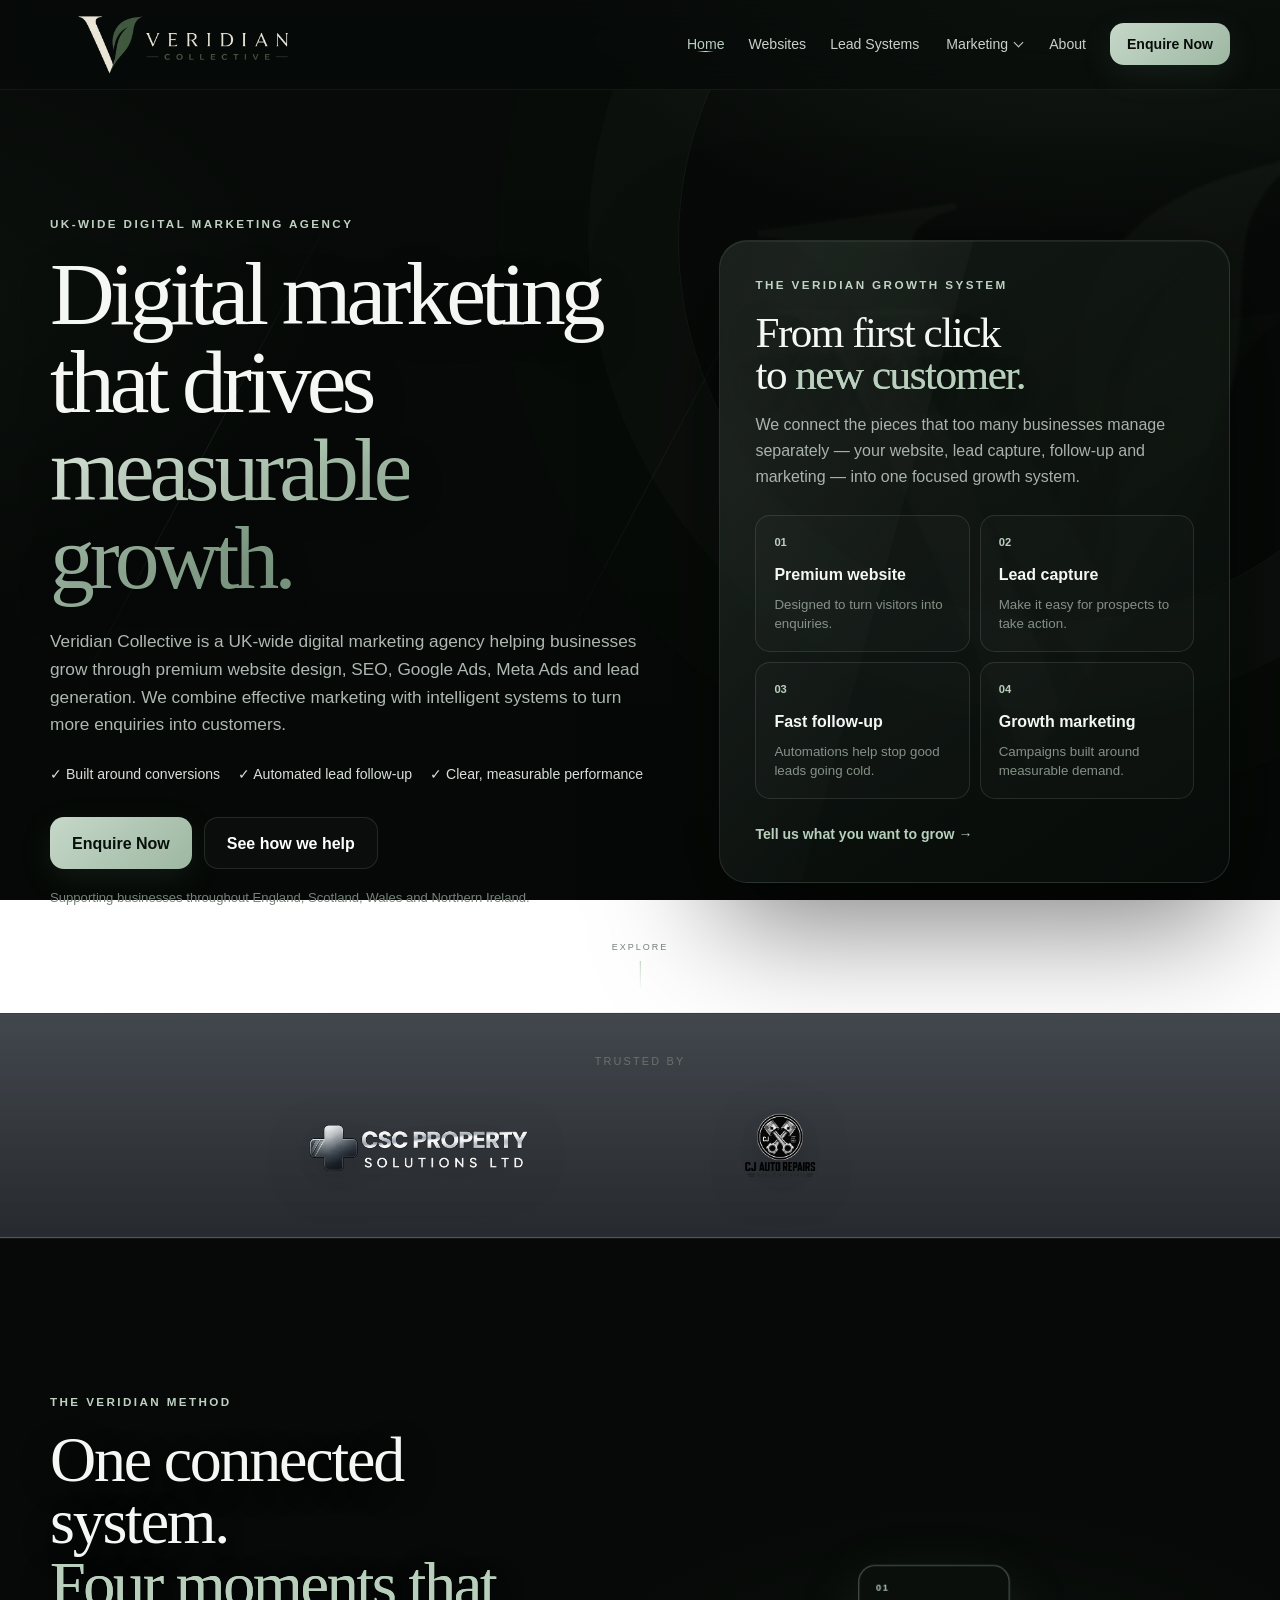
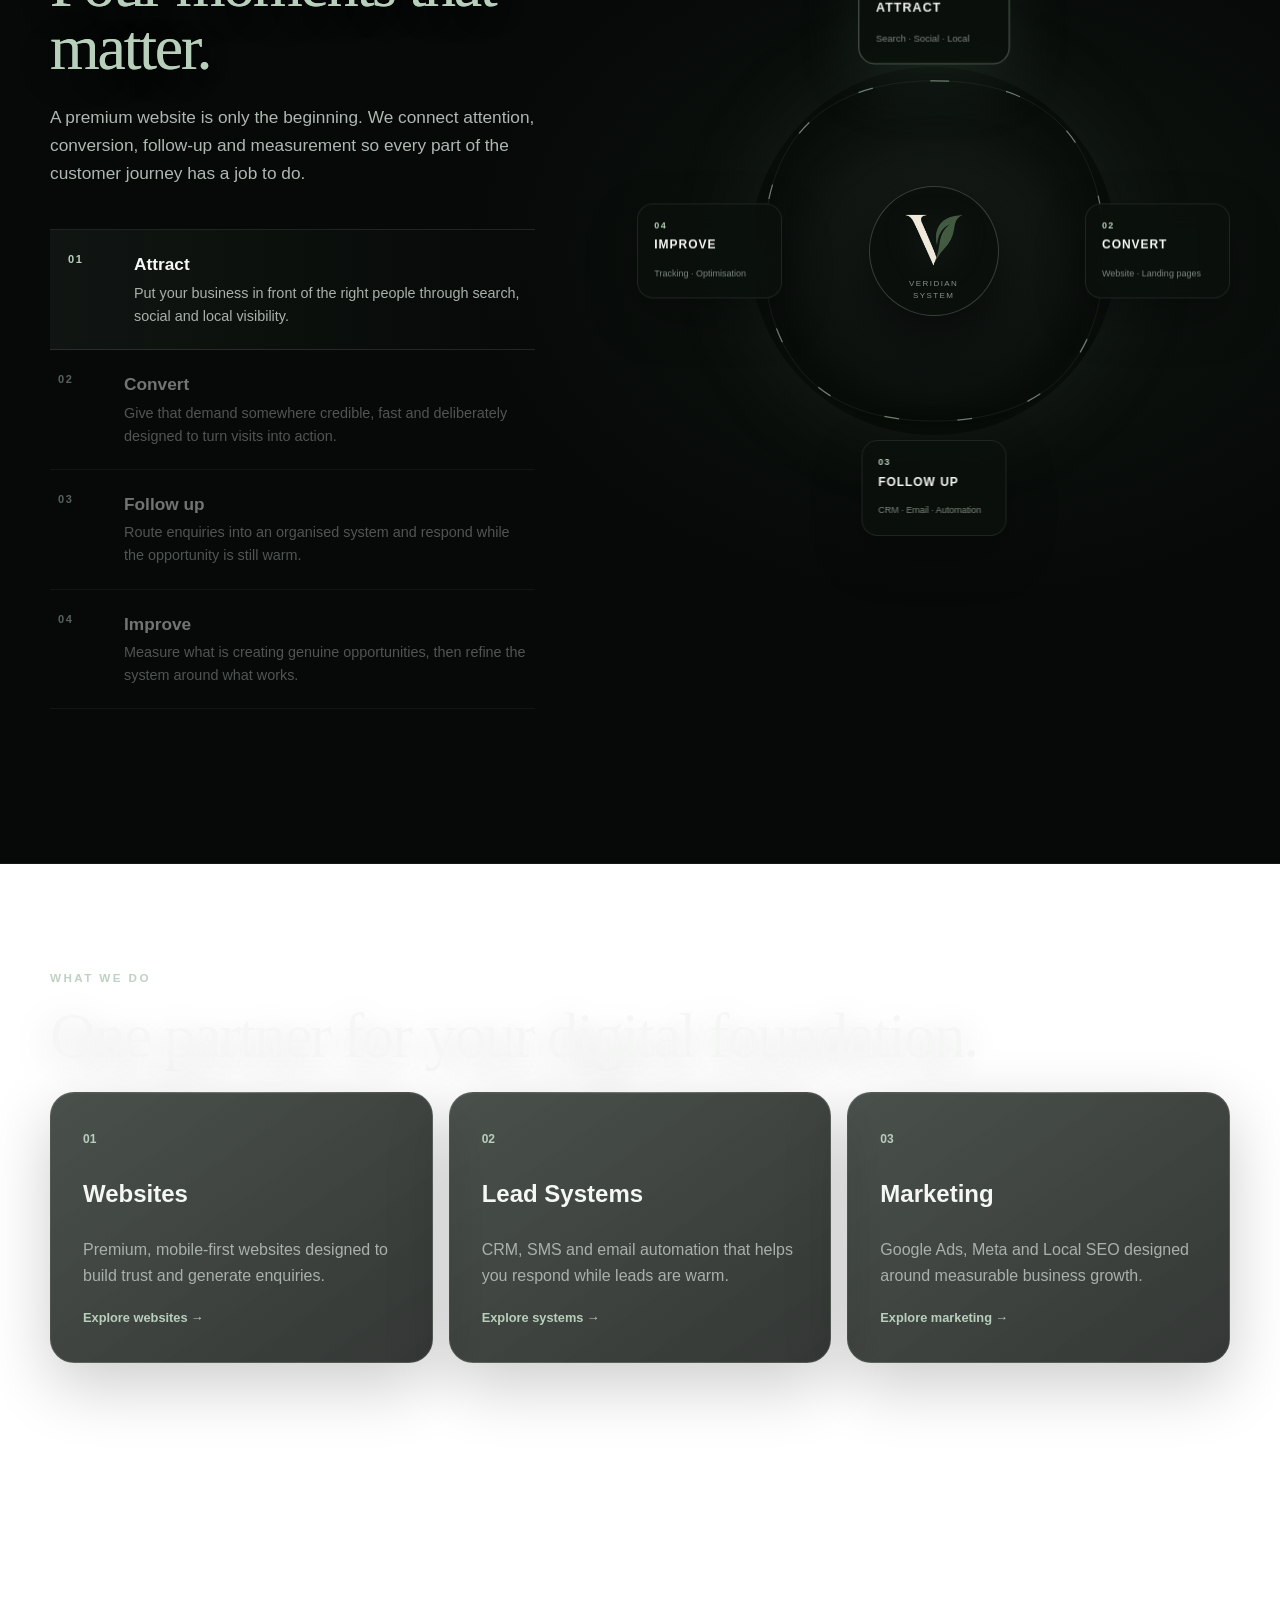
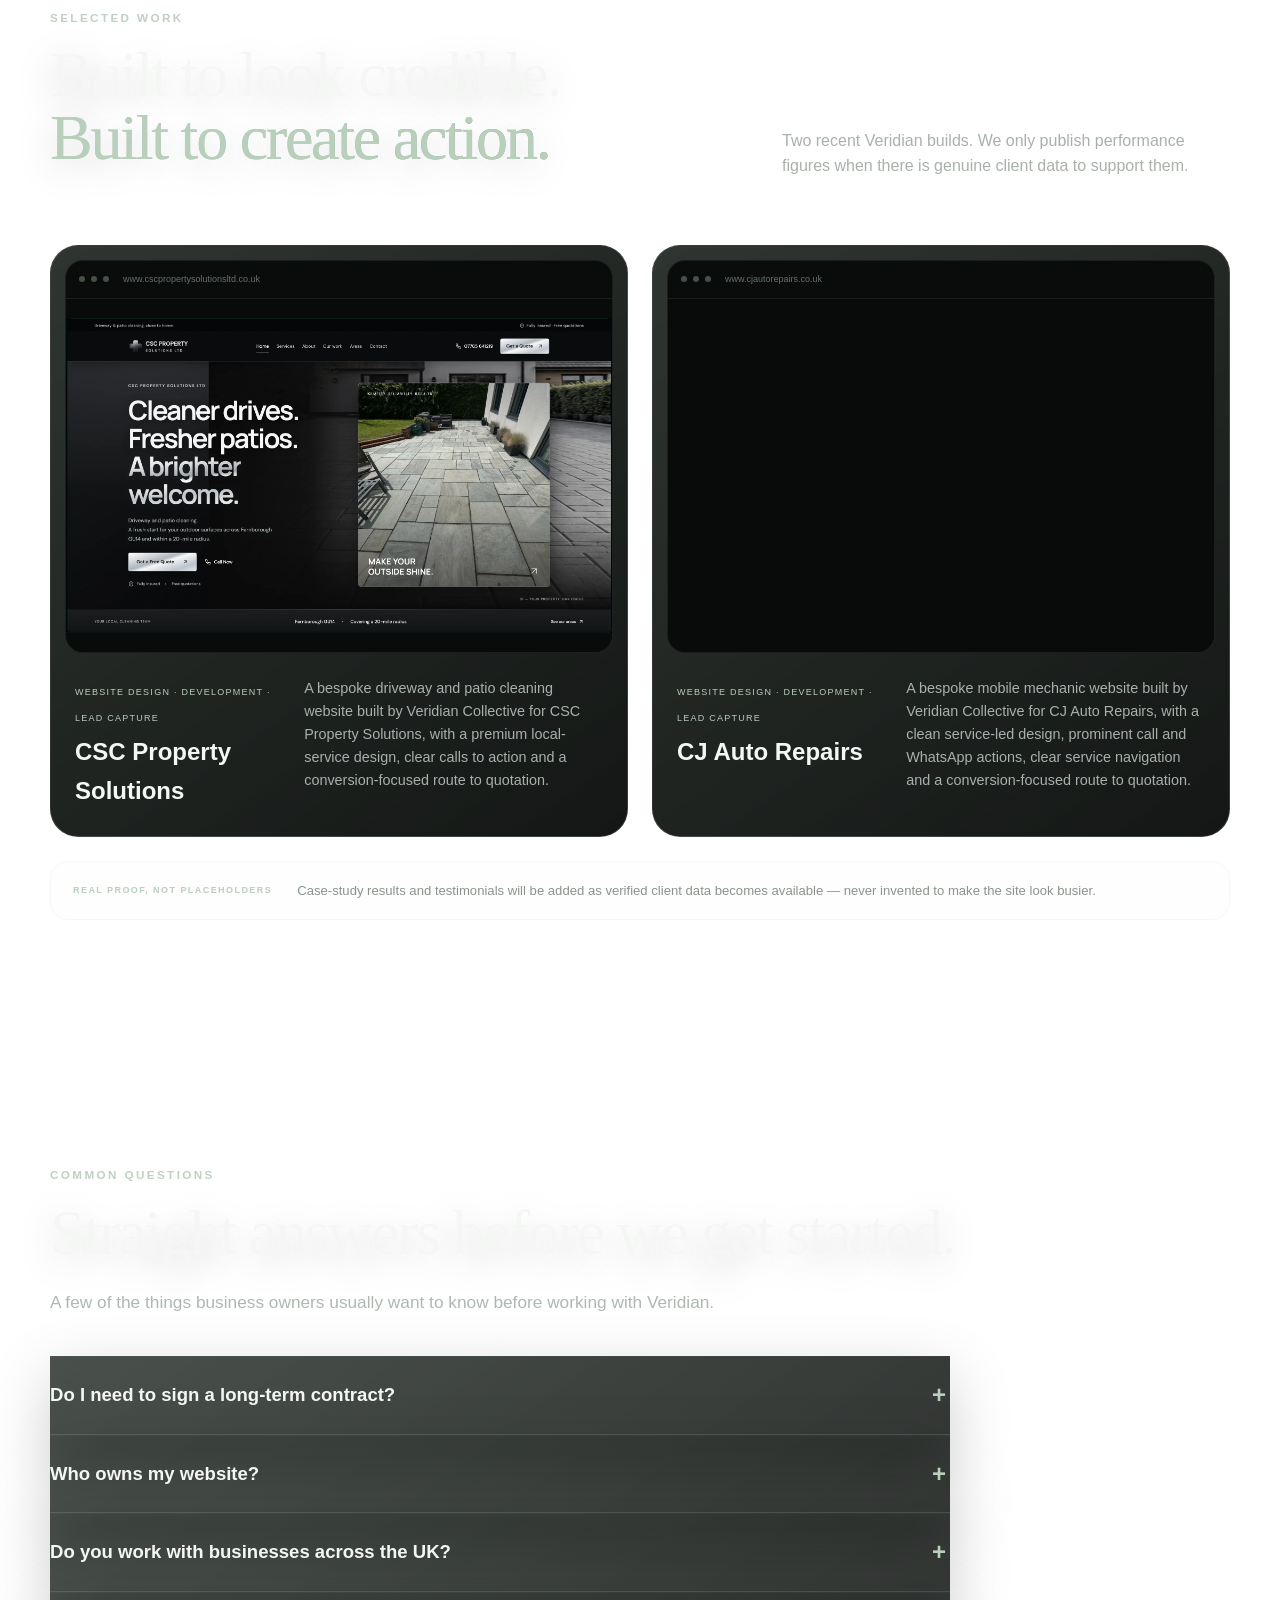
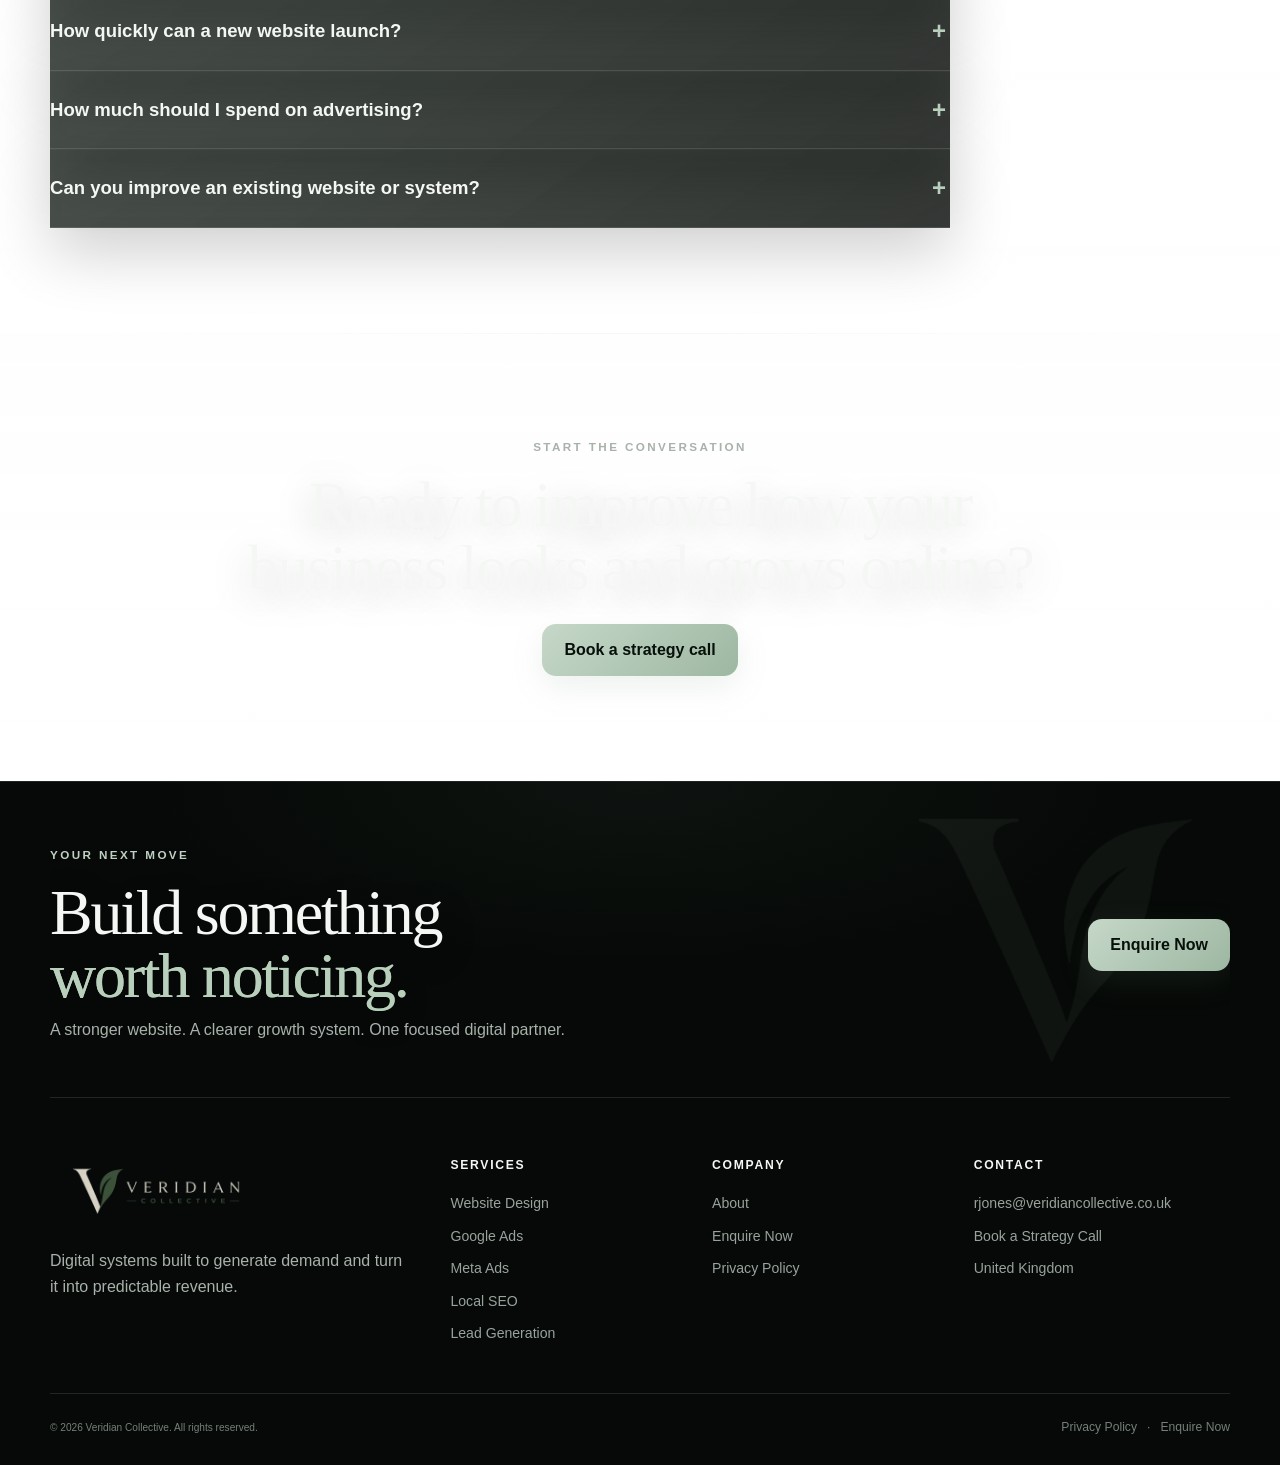
==== commit 50414f6e: "Fix runtime homepage SEO metadata reverting to outdated local title" ====
--- a/index.html
+++ b/index.html
@@ -442,7 +442,7 @@
 <button class="menu" aria-label="Open navigation" aria-expanded="false" aria-controls="primary-navigation">☰</button>
 <nav id="primary-navigation"><a href="#home">Home</a><a href="#websites">Websites</a><a href="#lead-systems">Lead Systems</a><div class="marketing-dropdown"><button class="marketing-toggle" type="button" aria-expanded="false" aria-controls="marketing-submenu">Marketing</button><div class="marketing-submenu" id="marketing-submenu"><a href="/seo-services">SEO Services</a><a href="/google-ads-management">Google Ads</a><a href="/meta-ads-management">Meta Ads</a></div></div><a href="#about">About</a><a href="#contact" class="button small">Enquire Now</a></nav>
 </div></header>
-<main id="main-content"><div class="app-page" data-page="home"><section class="hero flagship-hero"><div class="hero-atmosphere" aria-hidden="true"><i></i><i></i><i></i><div class="v-mark"><img src="assets/veridian-v-mark.png" alt="" aria-hidden="true"></div></div><div class="container hero-grid"><div><p class="eyebrow">UK-WIDE DIGITAL MARKETING AGENCY</p><h1>Digital marketing that drives <span>measurable growth.</span></h1><p class="lead">Veridian Collective is a UK-wide digital marketing agency helping businesses grow through premium website design, SEO, Google Ads, Meta Ads and lead generation. We combine effective marketing with intelligent systems to turn more enquiries into customers.</p><div class="hero-points"><span>✓ Built around conversions</span><span>✓ Automated lead follow-up</span><span>✓ Clear, measurable performance</span></div><div class="actions"><a class="button" href="#contact">Enquire Now</a><a class="button secondary" href="#services">See how we help</a></div><p class="hero-note">Built for ambitious UK business owners who want a stronger online presence and a clearer route to growth.</p></div><div class="panel hero-panel"><p class="eyebrow">THE VERIDIAN GROWTH SYSTEM</p><h2>From first click to <span class="sage-text">new customer.</span></h2><p class="panel-copy">We connect the pieces that too many businesses manage separately — your website, lead capture, follow-up and marketing — into one focused growth system.</p><div class="mini-grid"><article><b>01</b><span>Premium website</span><small>Designed to turn visitors into enquiries.</small></article><article><b>02</b><span>Lead capture</span><small>Make it easy for prospects to take action.</small></article><article><b>03</b><span>Fast follow-up</span><small>Automations help stop good leads going cold.</small></article><article><b>04</b><span>Growth marketing</span><small>Campaigns built around measurable demand.</small></article></div><a class="panel-link" href="#contact">Tell us what you want to grow →</a></div></div><a class="scroll-cue" href="#flagship-system" aria-label="Explore the Veridian growth system"><span>Explore</span><i></i></a></section>
+<main id="main-content"><div class="app-page" data-page="home"><section class="hero flagship-hero"><div class="hero-atmosphere" aria-hidden="true"><i></i><i></i><i></i><div class="v-mark"><img src="assets/veridian-v-mark.png" alt="" aria-hidden="true"></div></div><div class="container hero-grid"><div><p class="eyebrow">UK-WIDE DIGITAL MARKETING AGENCY</p><h1>Digital marketing that drives <span>measurable growth.</span></h1><p class="lead">Veridian Collective is a UK-wide digital marketing agency helping businesses grow through premium website design, SEO, Google Ads, Meta Ads and lead generation. We combine effective marketing with intelligent systems to turn more enquiries into customers.</p><div class="hero-points"><span>✓ Built around conversions</span><span>✓ Automated lead follow-up</span><span>✓ Clear, measurable performance</span></div><div class="actions"><a class="button" href="#contact">Enquire Now</a><a class="button secondary" href="#services">See how we help</a></div><p class="hero-note">Supporting businesses throughout England, Scotland, Wales and Northern Ireland.</p></div><div class="panel hero-panel"><p class="eyebrow">THE VERIDIAN GROWTH SYSTEM</p><h2>From first click to <span class="sage-text">new customer.</span></h2><p class="panel-copy">We connect the pieces that too many businesses manage separately — your website, lead capture, follow-up and marketing — into one focused growth system.</p><div class="mini-grid"><article><b>01</b><span>Premium website</span><small>Designed to turn visitors into enquiries.</small></article><article><b>02</b><span>Lead capture</span><small>Make it easy for prospects to take action.</small></article><article><b>03</b><span>Fast follow-up</span><small>Automations help stop good leads going cold.</small></article><article><b>04</b><span>Growth marketing</span><small>Campaigns built around measurable demand.</small></article></div><a class="panel-link" href="#contact">Tell us what you want to grow →</a></div></div><a class="scroll-cue" href="#flagship-system" aria-label="Explore the Veridian growth system"><span>Explore</span><i></i></a></section>
 <section class="trust"><div class="container"><p>TRUSTED BY</p><div class="logos"><img loading="lazy" decoding="async" src="assets/csc-logo.webp" alt="CSC Property Solutions Ltd" style="width:min(280px,70vw);height:auto;object-fit:contain;display:block;" /><img loading="lazy" decoding="async" src="assets/cj-logo.webp" alt="CJ Auto Repairs" style="width:min(190px,52vw);height:105px;object-fit:contain;display:block;" /></div></div></section>
 <section class="flagship-story" id="flagship-system">
  <div class="container story-grid">
@@ -586,7 +586,7 @@
 <script>
 
 const seoPages={
- home:{title:'Veridian Collective | Digital Marketing Agency Farnborough & UK',description:'Veridian Collective is a digital marketing agency supporting Farnborough, Hampshire, Surrey, Berkshire and UK businesses with website design, Google Ads, Meta Ads, SEO, Google Business Profile management and lead generation.',path:''},
+ home:{title:'Veridian Collective | UK Digital Marketing Agency',description:'Veridian Collective is a UK-wide digital marketing agency offering website design, SEO, Google Ads, Meta Ads and lead generation to businesses across the United Kingdom.',path:''},
  websites:{title:'Website Design for UK Businesses | Veridian Collective',description:'Premium responsive website design for UK businesses, built to win trust, generate enquiries and support measurable growth.',path:'websites'},
  'lead-systems':{title:'Lead Generation & Automated Follow-Up UK | Veridian Collective',description:'CRM-connected lead capture, notifications and automated email follow-up systems for UK businesses so valuable enquiries do not go cold.',path:'lead-systems'},
  marketing:{title:'Google Ads, Meta Ads & Local SEO UK | Veridian Collective',description:'Performance-focused Google Ads, Meta Ads and local SEO services for UK businesses looking to generate measurable demand and enquiries.',path:'marketing'},
@@ -596,7 +596,7 @@
 };
 function updateSEO(slug){
  const x=seoPages[slug]||seoPages.home;
- document.title=x.title;
+ document.title=slug==='home'?'Veridian Collective | UK Digital Marketing Agency':x.title;
  const set=(sel,attr,val)=>{let el=document.querySelector(sel);if(el)el.setAttribute(attr,val)};
  set('meta[name="description"]','content',x.description);
  set('meta[property="og:title"]','content',x.title);
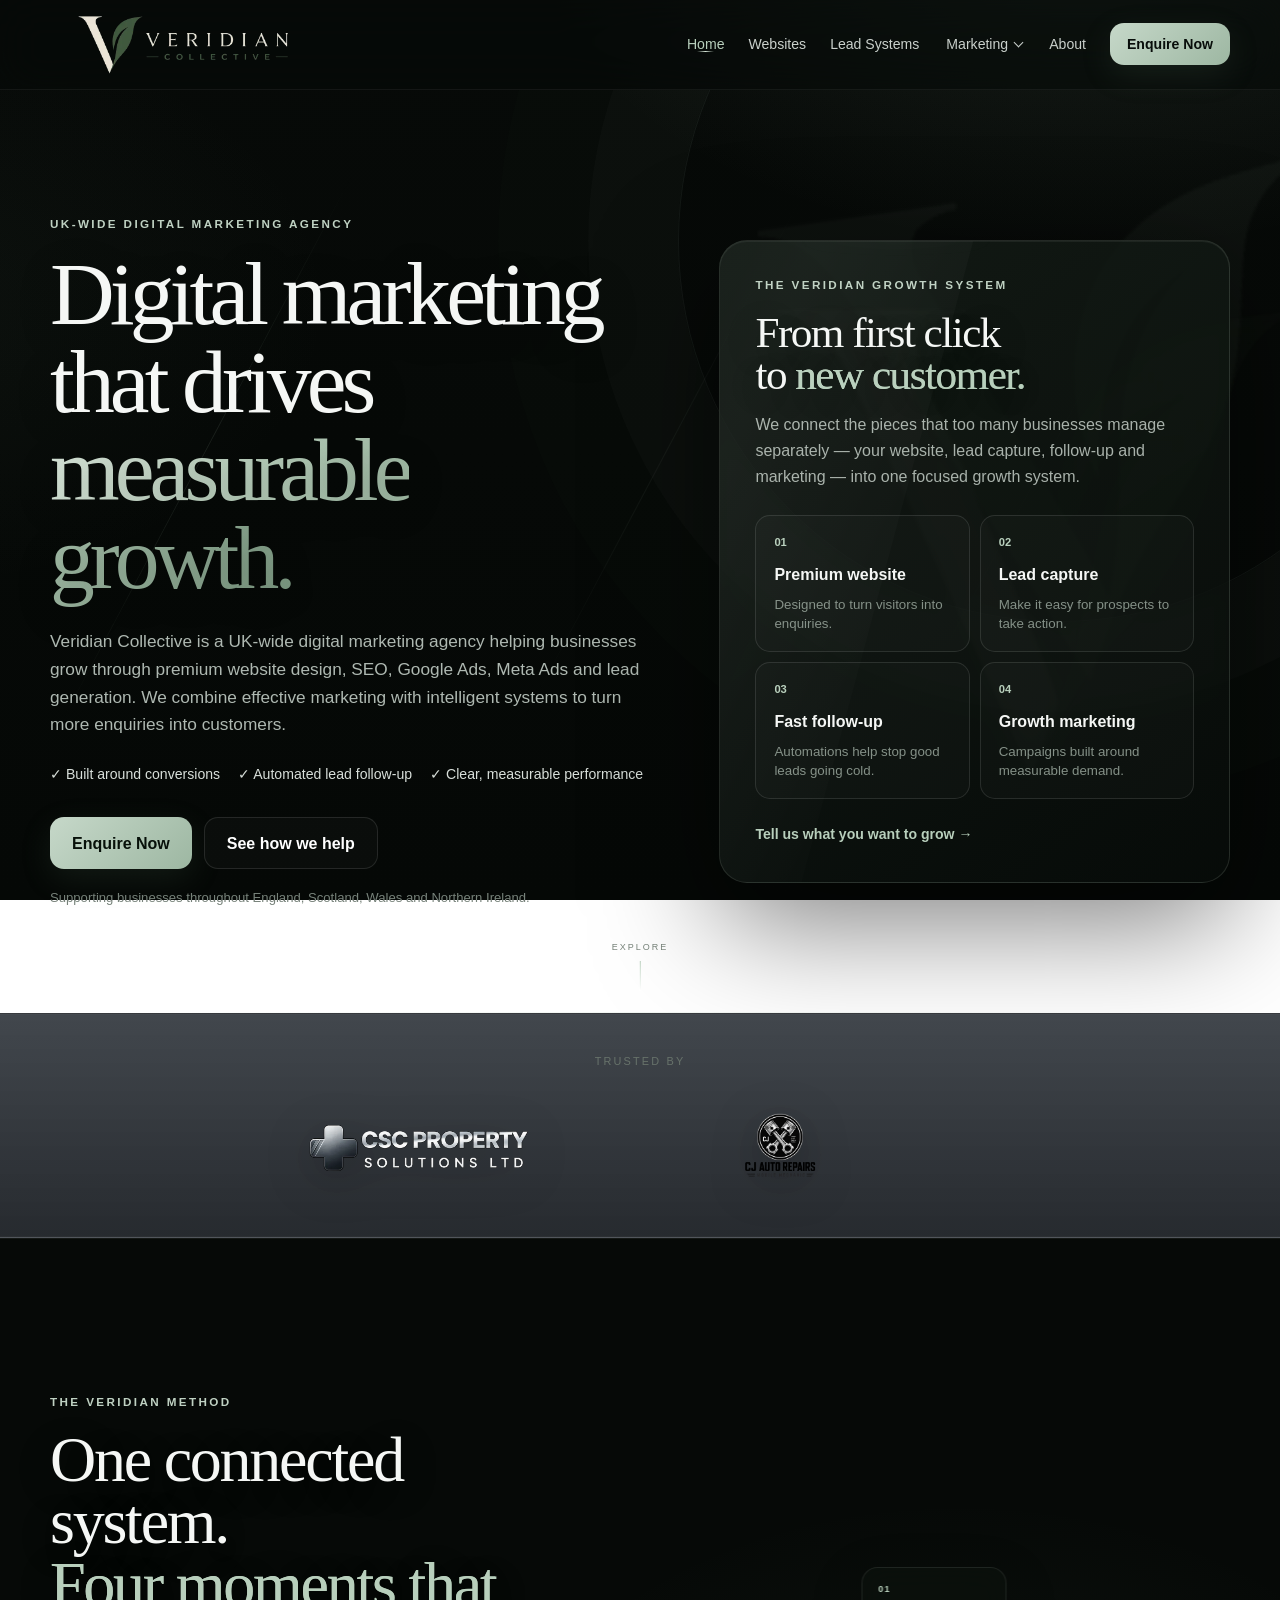
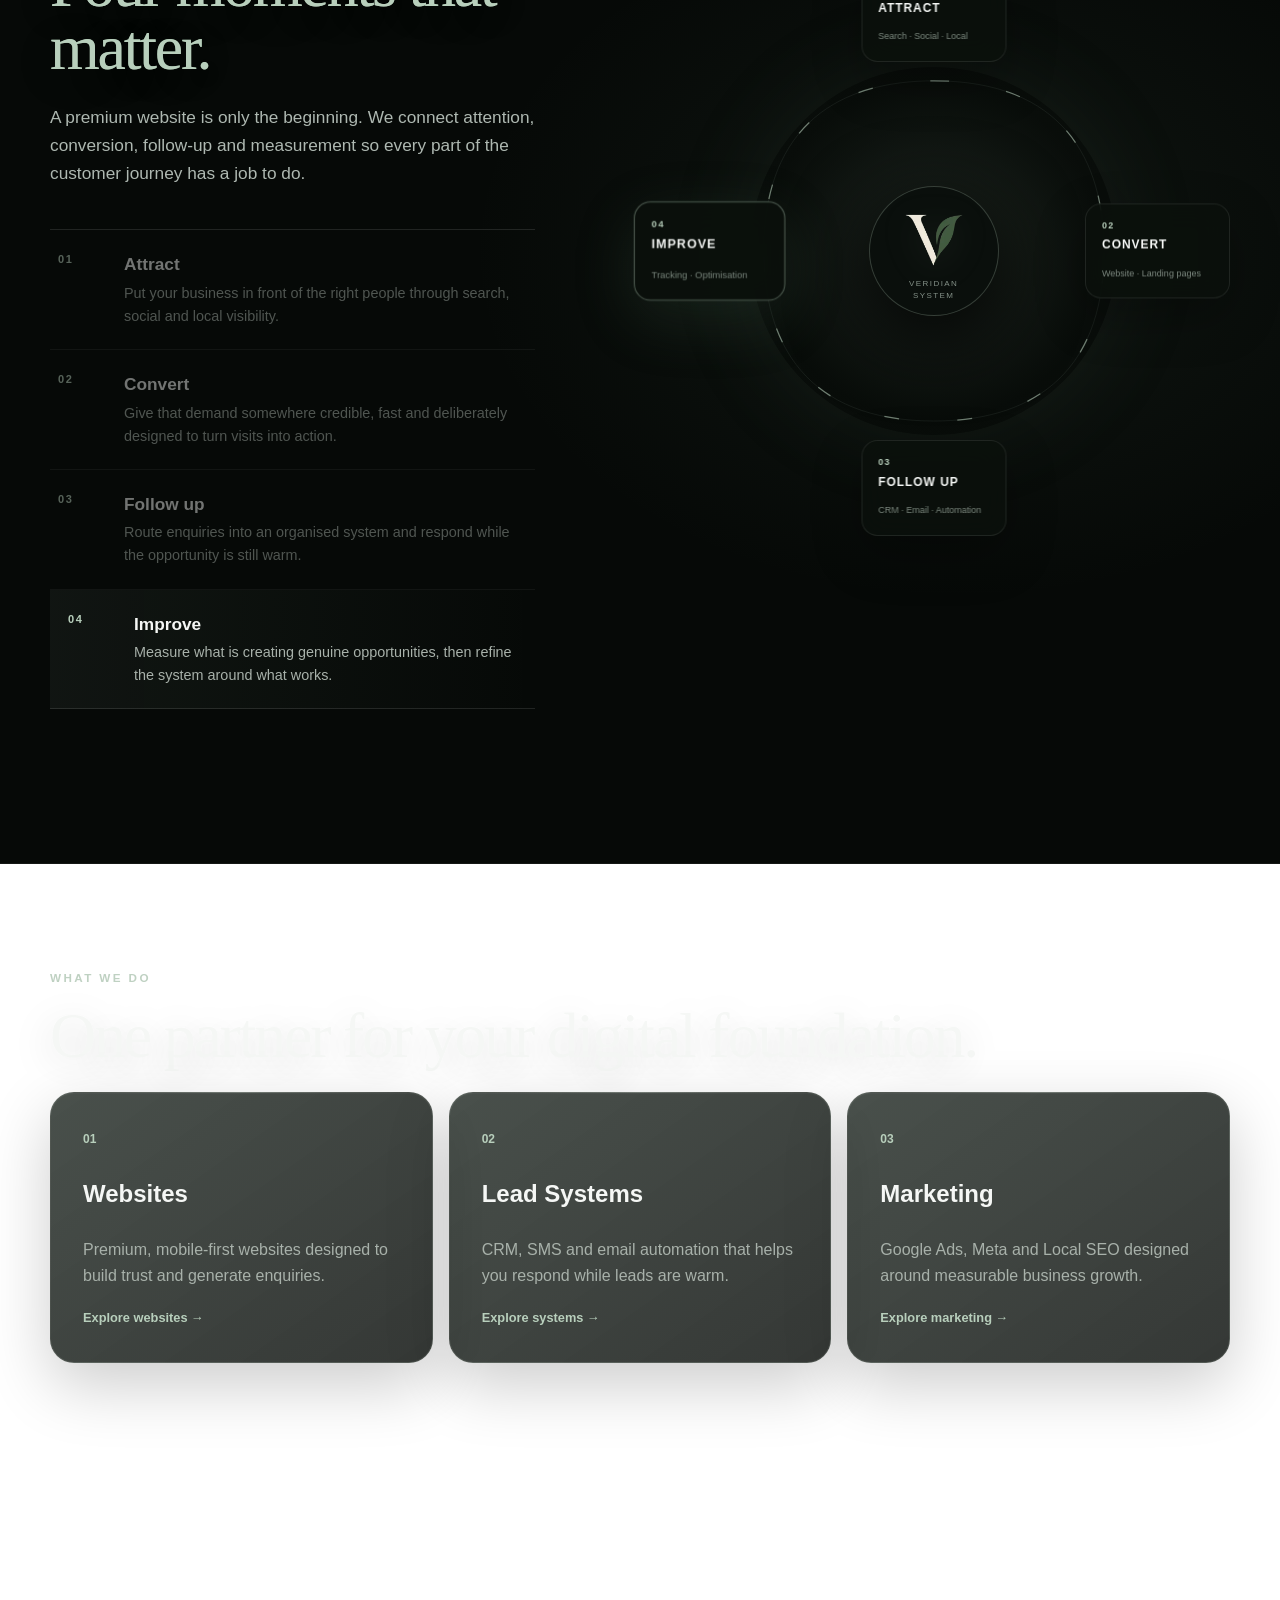
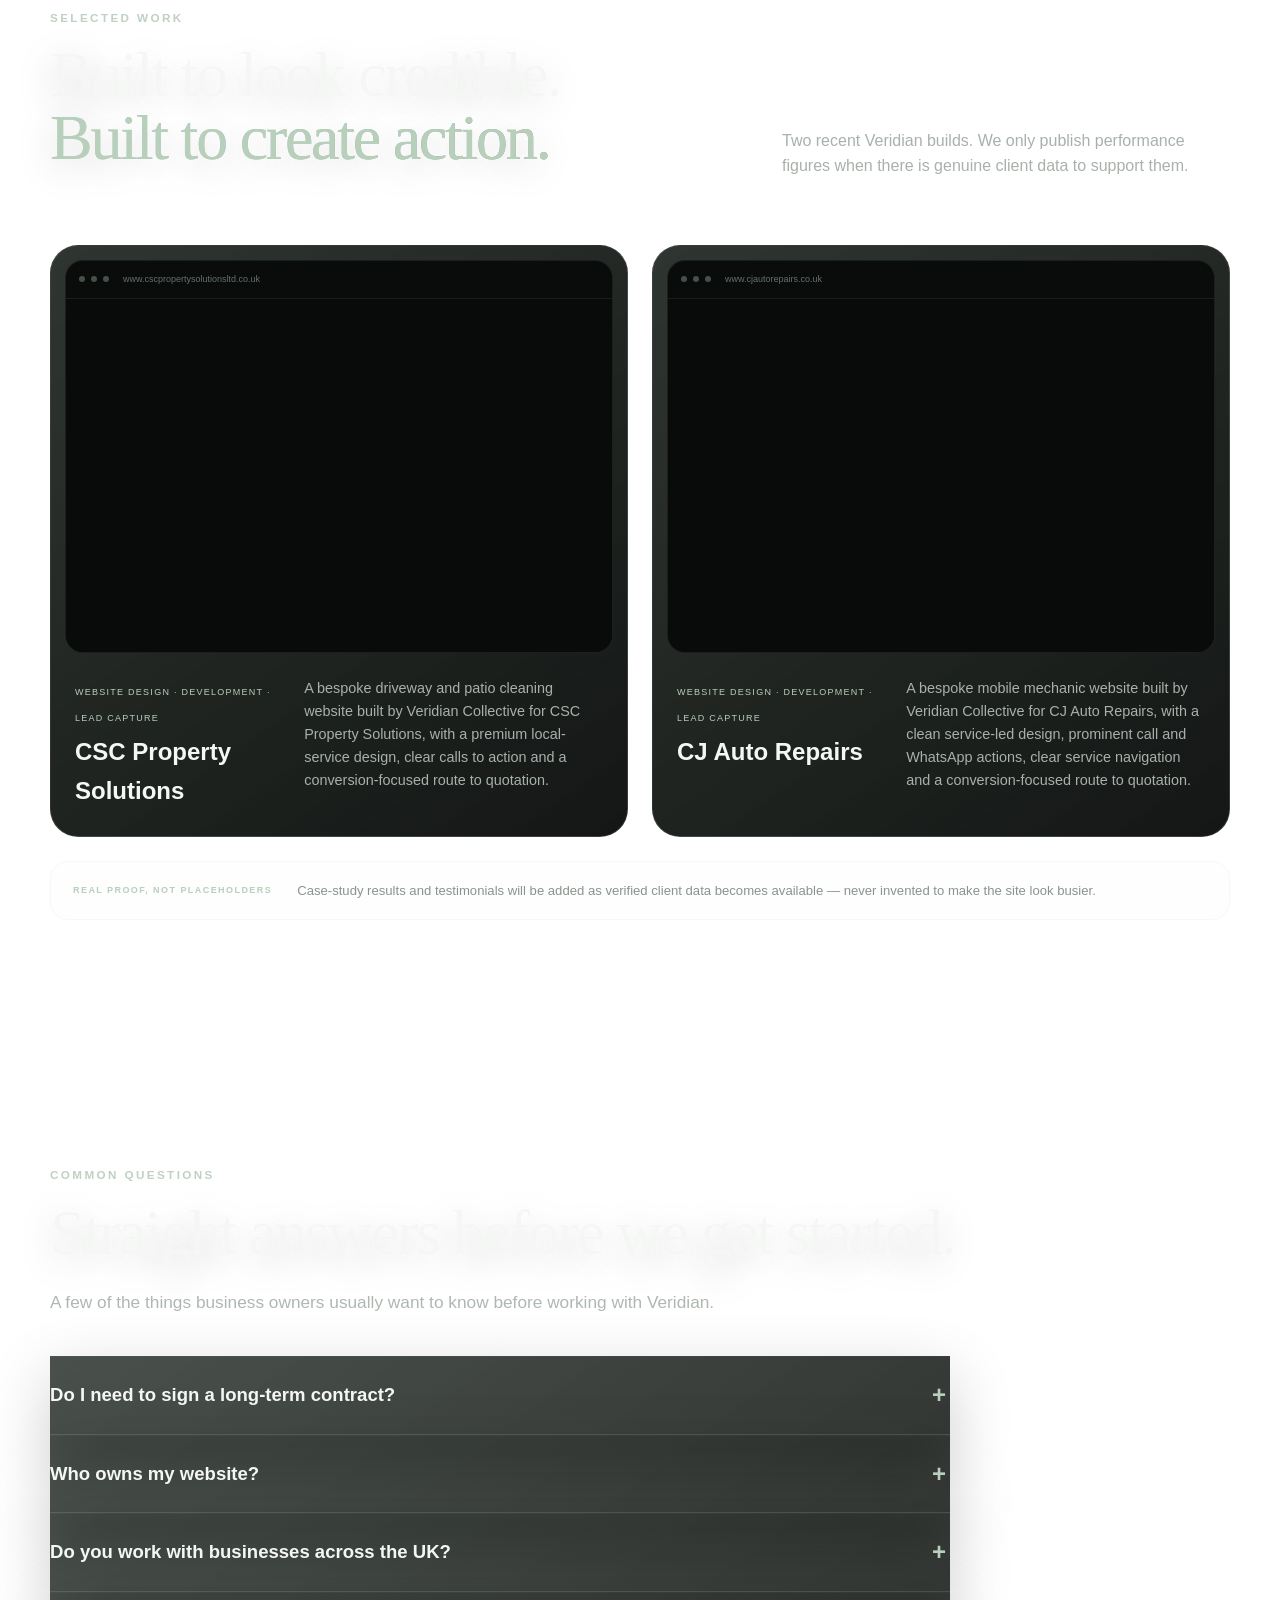
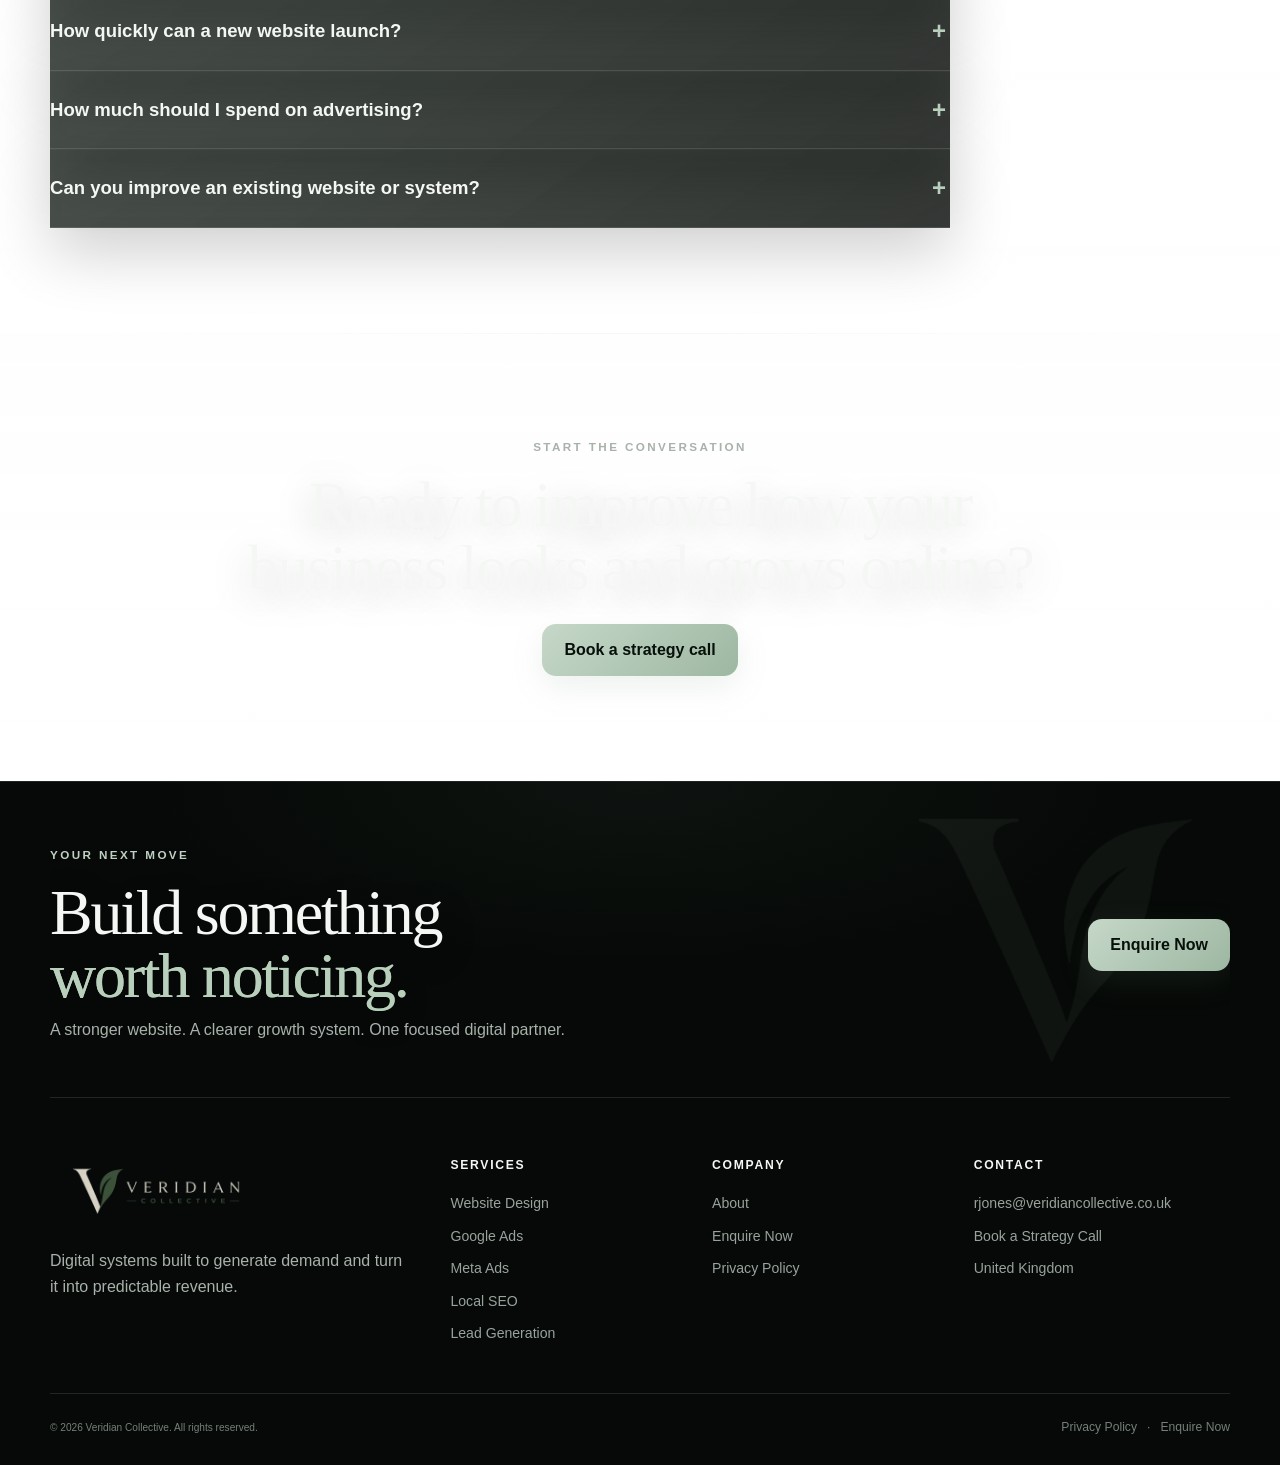
==== commit d67372ba: "Use clean home, website design and lead generation navigation URLs" ====
--- a/index.html
+++ b/index.html
@@ -438,9 +438,9 @@
 </script>
 <div class="site-loader" aria-hidden="true"><div class="site-loader-inner"><img class="site-loader-logo" src="assets/veridian-logo-header.webp" alt="" width="640" height="180" decoding="async" fetchpriority="high"></div></div><a class="skip-link" href="#main-content">Skip to main content</a>
 <header class="site-header"><div class="container nav">
-<a class="brand real-brand" href="#home" aria-label="Veridian Collective home"><img loading="eager" decoding="async" fetchpriority="high" src="assets/veridian-logo-header.webp" alt="Veridian Collective"></a>
+<a class="brand real-brand" href="/" aria-label="Veridian Collective home"><img loading="eager" decoding="async" fetchpriority="high" src="assets/veridian-logo-header.webp" alt="Veridian Collective"></a>
 <button class="menu" aria-label="Open navigation" aria-expanded="false" aria-controls="primary-navigation">☰</button>
-<nav id="primary-navigation"><a href="#home">Home</a><a href="#websites">Websites</a><a href="#lead-systems">Lead Systems</a><div class="marketing-dropdown"><button class="marketing-toggle" type="button" aria-expanded="false" aria-controls="marketing-submenu">Marketing</button><div class="marketing-submenu" id="marketing-submenu"><a href="/seo-services">SEO Services</a><a href="/google-ads-management">Google Ads</a><a href="/meta-ads-management">Meta Ads</a></div></div><a href="#about">About</a><a href="#contact" class="button small">Enquire Now</a></nav>
+<nav id="primary-navigation"><a href="/">Home</a><a href="/website-design">Websites</a><a href="/lead-generation">Lead Systems</a><div class="marketing-dropdown"><button class="marketing-toggle" type="button" aria-expanded="false" aria-controls="marketing-submenu">Marketing</button><div class="marketing-submenu" id="marketing-submenu"><a href="/seo-services">SEO Services</a><a href="/google-ads-management">Google Ads</a><a href="/meta-ads-management">Meta Ads</a></div></div><a href="#about">About</a><a href="#contact" class="button small">Enquire Now</a></nav>
 </div></header>
 <main id="main-content"><div class="app-page" data-page="home"><section class="hero flagship-hero"><div class="hero-atmosphere" aria-hidden="true"><i></i><i></i><i></i><div class="v-mark"><img src="assets/veridian-v-mark.png" alt="" aria-hidden="true"></div></div><div class="container hero-grid"><div><p class="eyebrow">UK-WIDE DIGITAL MARKETING AGENCY</p><h1>Digital marketing that drives <span>measurable growth.</span></h1><p class="lead">Veridian Collective is a UK-wide digital marketing agency helping businesses grow through premium website design, SEO, Google Ads, Meta Ads and lead generation. We combine effective marketing with intelligent systems to turn more enquiries into customers.</p><div class="hero-points"><span>✓ Built around conversions</span><span>✓ Automated lead follow-up</span><span>✓ Clear, measurable performance</span></div><div class="actions"><a class="button" href="#contact">Enquire Now</a><a class="button secondary" href="#services">See how we help</a></div><p class="hero-note">Supporting businesses throughout England, Scotland, Wales and Northern Ireland.</p></div><div class="panel hero-panel"><p class="eyebrow">THE VERIDIAN GROWTH SYSTEM</p><h2>From first click to <span class="sage-text">new customer.</span></h2><p class="panel-copy">We connect the pieces that too many businesses manage separately — your website, lead capture, follow-up and marketing — into one focused growth system.</p><div class="mini-grid"><article><b>01</b><span>Premium website</span><small>Designed to turn visitors into enquiries.</small></article><article><b>02</b><span>Lead capture</span><small>Make it easy for prospects to take action.</small></article><article><b>03</b><span>Fast follow-up</span><small>Automations help stop good leads going cold.</small></article><article><b>04</b><span>Growth marketing</span><small>Campaigns built around measurable demand.</small></article></div><a class="panel-link" href="#contact">Tell us what you want to grow →</a></div></div><a class="scroll-cue" href="#flagship-system" aria-label="Explore the Veridian growth system"><span>Explore</span><i></i></a></section>
 <section class="trust"><div class="container"><p>TRUSTED BY</p><div class="logos"><img loading="lazy" decoding="async" src="assets/csc-logo.webp" alt="CSC Property Solutions Ltd" style="width:min(280px,70vw);height:auto;object-fit:contain;display:block;" /><img loading="lazy" decoding="async" src="assets/cj-logo.webp" alt="CJ Auto Repairs" style="width:min(190px,52vw);height:105px;object-fit:contain;display:block;" /></div></div></section>
@@ -610,10 +610,11 @@
 const btn=document.querySelector('.menu'),nav=document.querySelector('.nav nav');
 btn?.addEventListener('click',()=>{const open=nav.classList.toggle('open');btn.setAttribute('aria-expanded',String(open));});
 function route(){
+ if(location.hash==='#home') history.replaceState(null,'',location.pathname+location.search);
  let slug=(location.hash||'#home').slice(1);
  if(!document.querySelector('[data-page="'+slug+'"]')) slug='home';
  document.querySelectorAll('.app-page').forEach(p=>p.classList.toggle('active',p.dataset.page===slug));
- document.querySelectorAll('.nav nav a').forEach(a=>a.classList.toggle('active',a.getAttribute('href')==='#'+slug));
+ document.querySelectorAll('.nav nav a').forEach(a=>a.classList.toggle('active',slug==='home'&&a.getAttribute('href')==='/'));
  nav.classList.remove('open'); updateSEO(slug); window.scrollTo({top:0, behavior:'smooth'});
 }
 
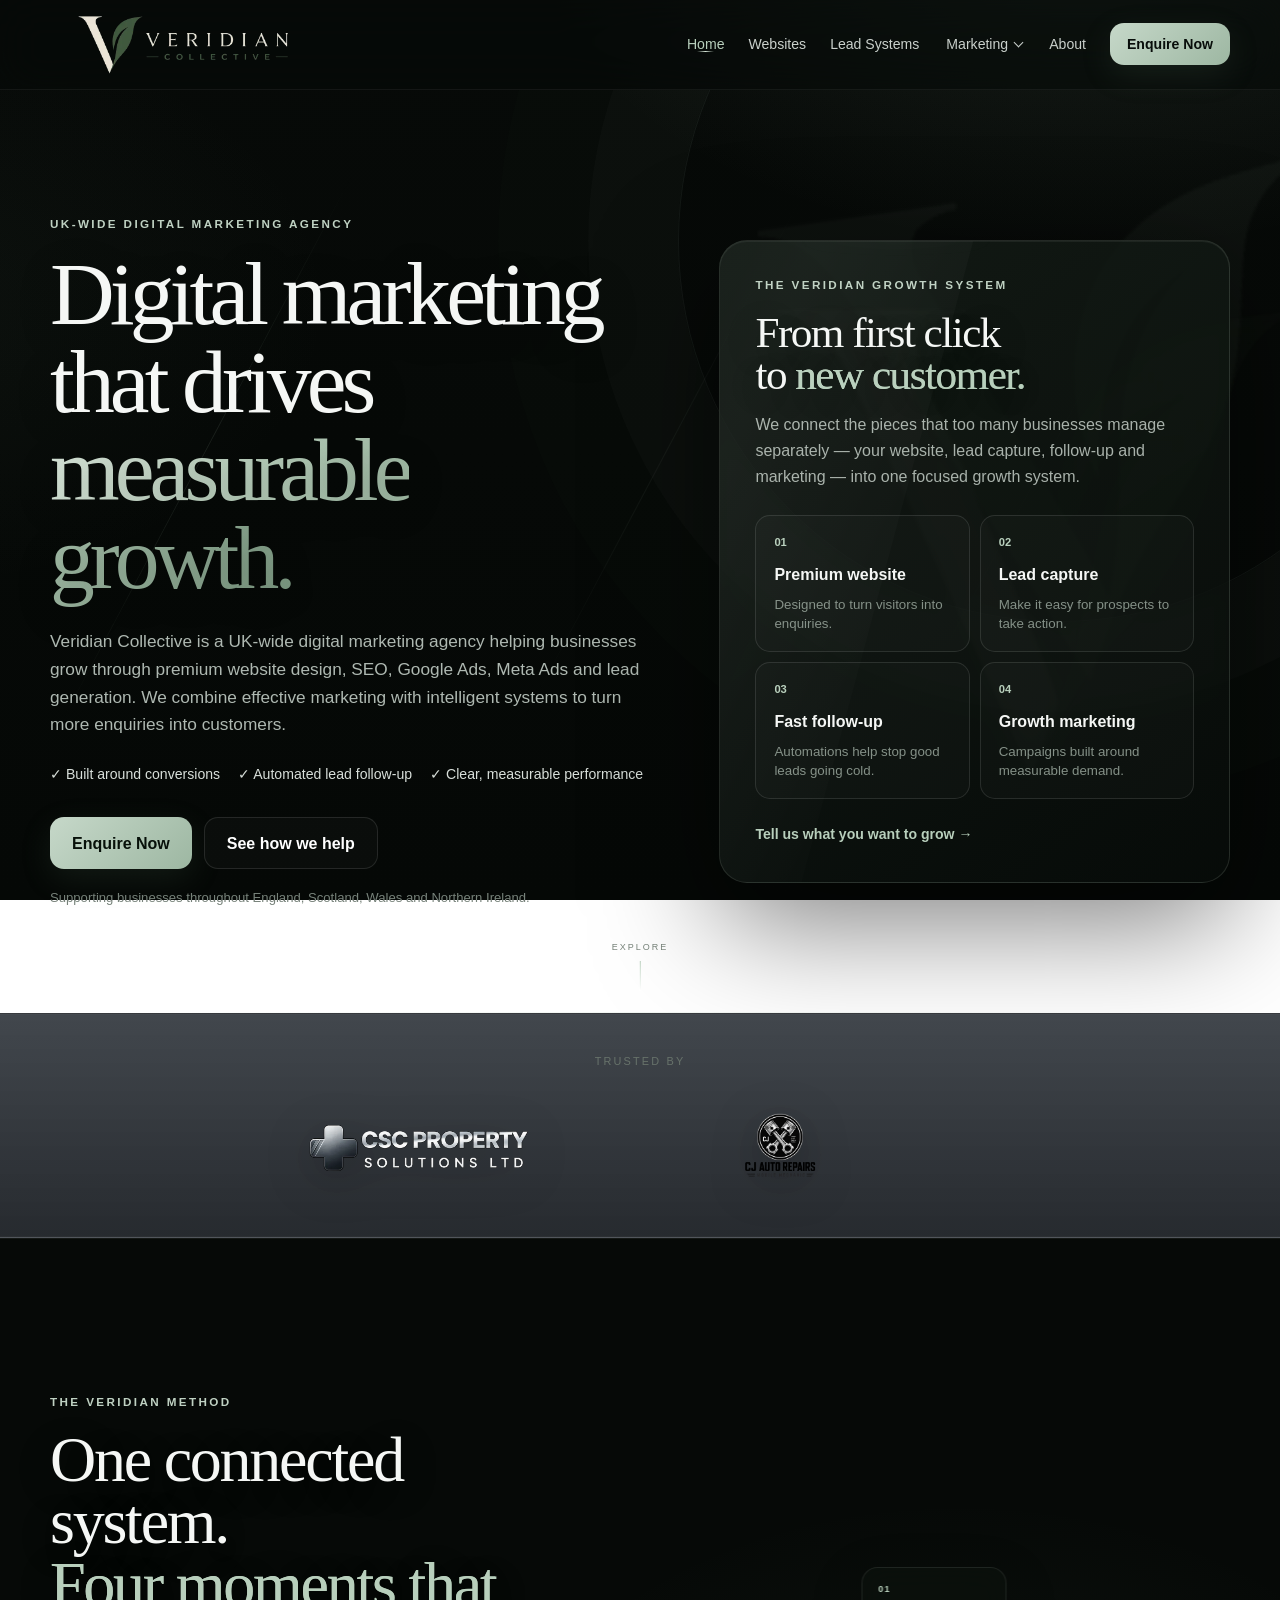
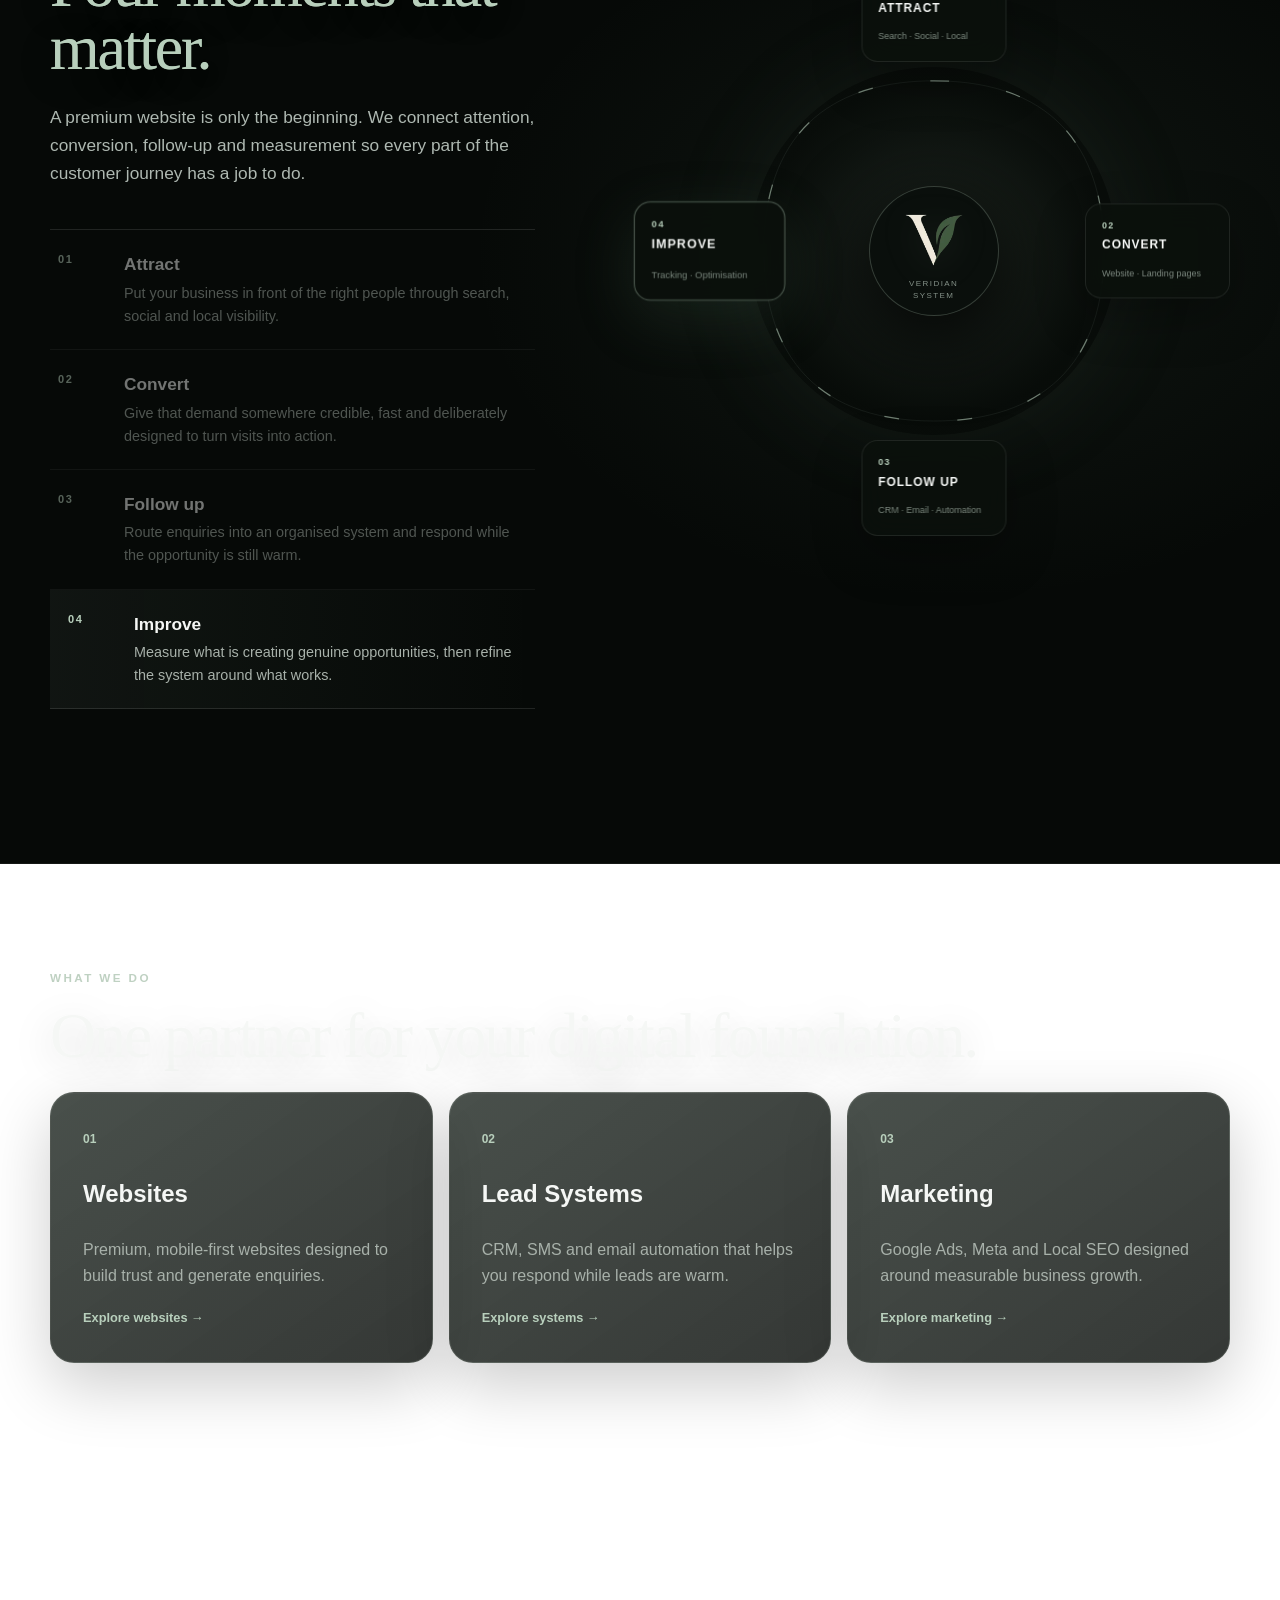
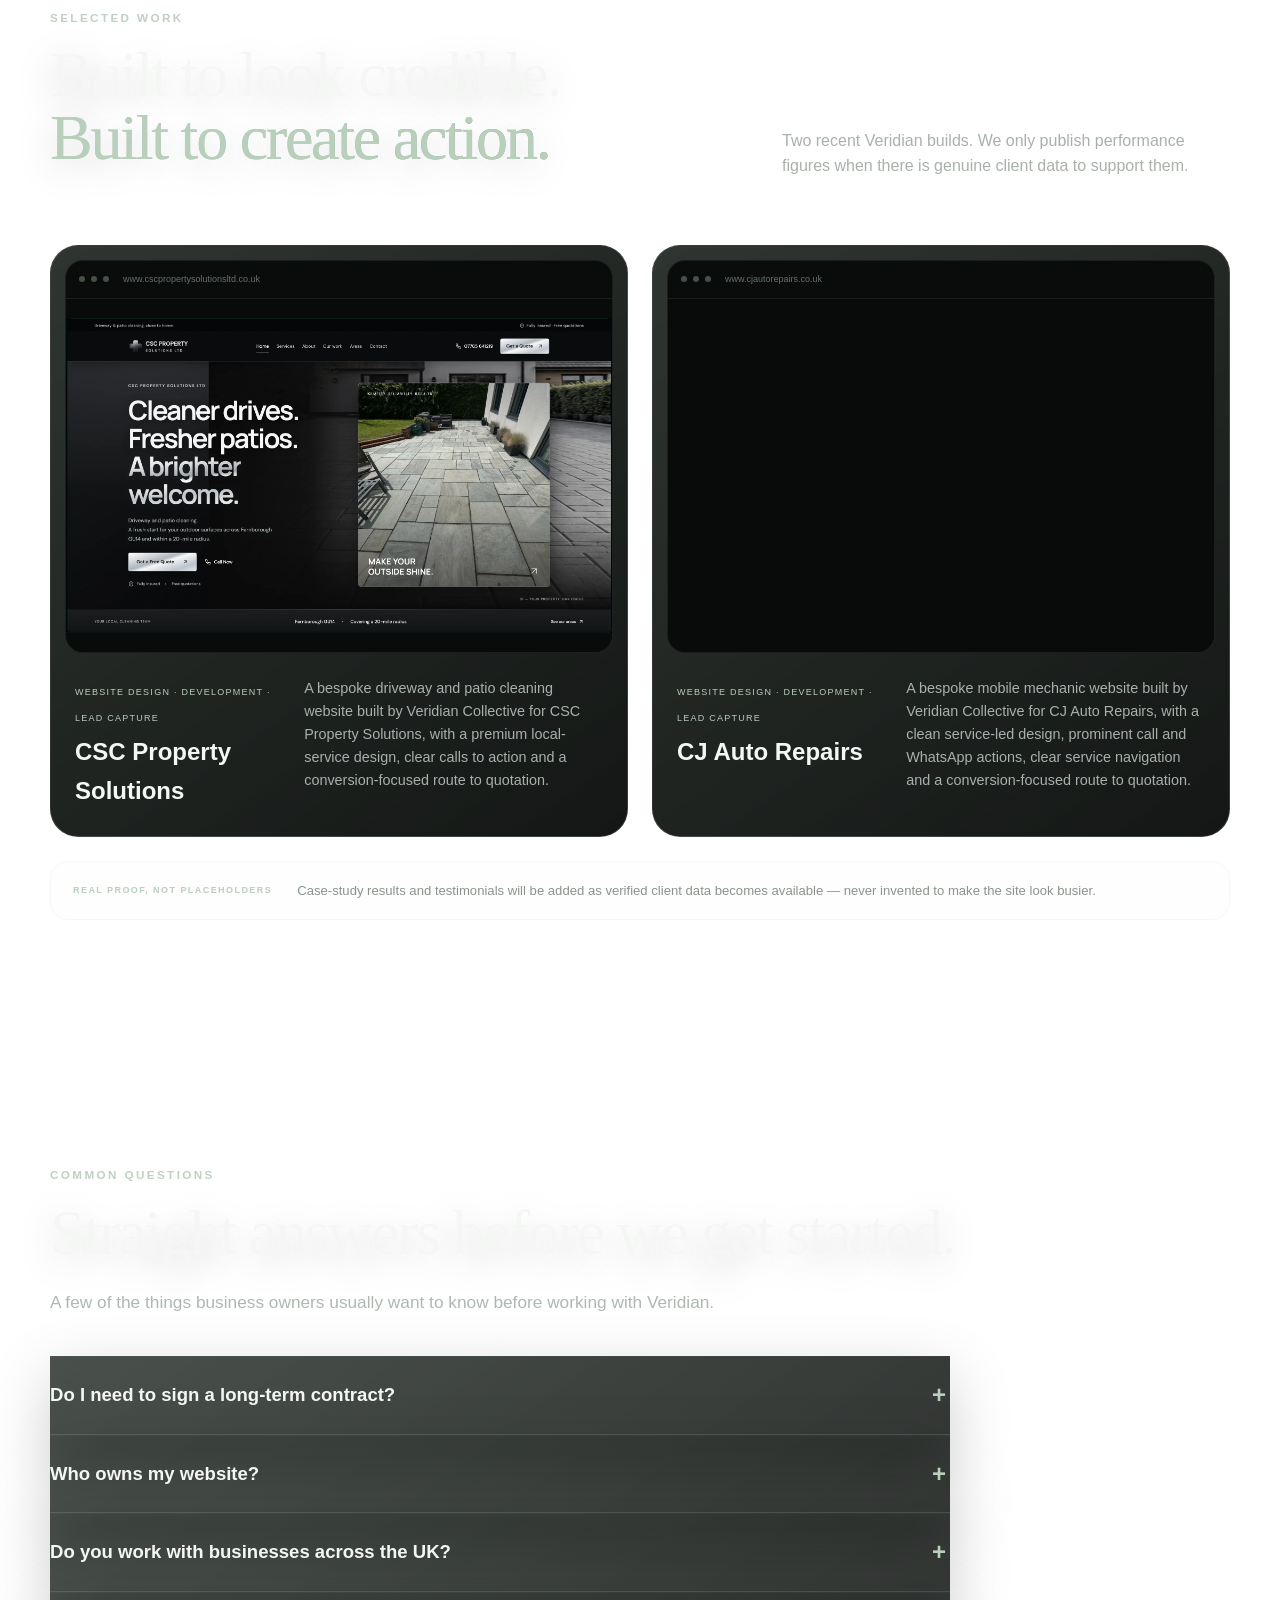
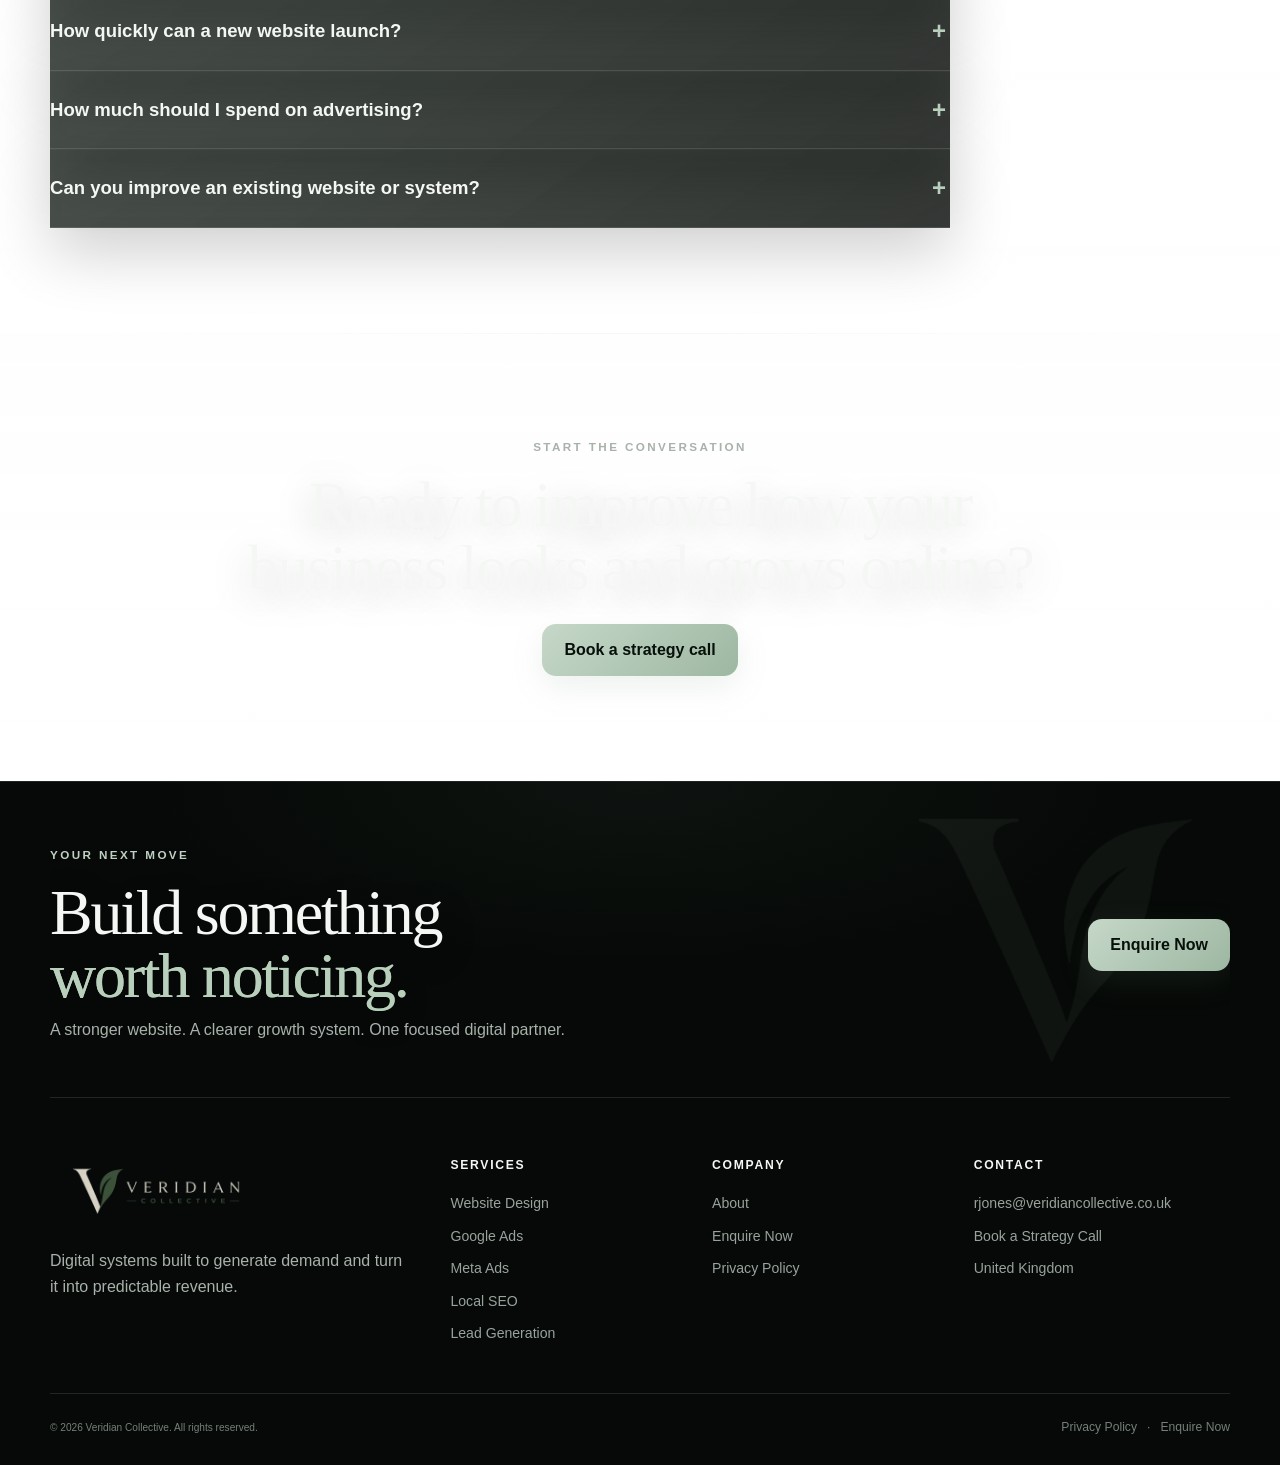
==== commit 4fab26be: "Link sitewide About navigation to dedicated /about page" ====
--- a/index.html
+++ b/index.html
@@ -440,7 +440,7 @@
 <header class="site-header"><div class="container nav">
 <a class="brand real-brand" href="/" aria-label="Veridian Collective home"><img loading="eager" decoding="async" fetchpriority="high" src="assets/veridian-logo-header.webp" alt="Veridian Collective"></a>
 <button class="menu" aria-label="Open navigation" aria-expanded="false" aria-controls="primary-navigation">☰</button>
-<nav id="primary-navigation"><a href="/">Home</a><a href="/website-design">Websites</a><a href="/lead-generation">Lead Systems</a><div class="marketing-dropdown"><button class="marketing-toggle" type="button" aria-expanded="false" aria-controls="marketing-submenu">Marketing</button><div class="marketing-submenu" id="marketing-submenu"><a href="/seo-services">SEO Services</a><a href="/google-ads-management">Google Ads</a><a href="/meta-ads-management">Meta Ads</a></div></div><a href="#about">About</a><a href="#contact" class="button small">Enquire Now</a></nav>
+<nav id="primary-navigation"><a href="/">Home</a><a href="/website-design">Websites</a><a href="/lead-generation">Lead Systems</a><div class="marketing-dropdown"><button class="marketing-toggle" type="button" aria-expanded="false" aria-controls="marketing-submenu">Marketing</button><div class="marketing-submenu" id="marketing-submenu"><a href="/seo-services">SEO Services</a><a href="/google-ads-management">Google Ads</a><a href="/meta-ads-management">Meta Ads</a></div></div><a href="/about">About</a><a href="#contact" class="button small">Enquire Now</a></nav>
 </div></header>
 <main id="main-content"><div class="app-page" data-page="home"><section class="hero flagship-hero"><div class="hero-atmosphere" aria-hidden="true"><i></i><i></i><i></i><div class="v-mark"><img src="assets/veridian-v-mark.png" alt="" aria-hidden="true"></div></div><div class="container hero-grid"><div><p class="eyebrow">UK-WIDE DIGITAL MARKETING AGENCY</p><h1>Digital marketing that drives <span>measurable growth.</span></h1><p class="lead">Veridian Collective is a UK-wide digital marketing agency helping businesses grow through premium website design, SEO, Google Ads, Meta Ads and lead generation. We combine effective marketing with intelligent systems to turn more enquiries into customers.</p><div class="hero-points"><span>✓ Built around conversions</span><span>✓ Automated lead follow-up</span><span>✓ Clear, measurable performance</span></div><div class="actions"><a class="button" href="#contact">Enquire Now</a><a class="button secondary" href="#services">See how we help</a></div><p class="hero-note">Supporting businesses throughout England, Scotland, Wales and Northern Ireland.</p></div><div class="panel hero-panel"><p class="eyebrow">THE VERIDIAN GROWTH SYSTEM</p><h2>From first click to <span class="sage-text">new customer.</span></h2><p class="panel-copy">We connect the pieces that too many businesses manage separately — your website, lead capture, follow-up and marketing — into one focused growth system.</p><div class="mini-grid"><article><b>01</b><span>Premium website</span><small>Designed to turn visitors into enquiries.</small></article><article><b>02</b><span>Lead capture</span><small>Make it easy for prospects to take action.</small></article><article><b>03</b><span>Fast follow-up</span><small>Automations help stop good leads going cold.</small></article><article><b>04</b><span>Growth marketing</span><small>Campaigns built around measurable demand.</small></article></div><a class="panel-link" href="#contact">Tell us what you want to grow →</a></div></div><a class="scroll-cue" href="#flagship-system" aria-label="Explore the Veridian growth system"><span>Explore</span><i></i></a></section>
 <section class="trust"><div class="container"><p>TRUSTED BY</p><div class="logos"><img loading="lazy" decoding="async" src="assets/csc-logo.webp" alt="CSC Property Solutions Ltd" style="width:min(280px,70vw);height:auto;object-fit:contain;display:block;" /><img loading="lazy" decoding="async" src="assets/cj-logo.webp" alt="CJ Auto Repairs" style="width:min(190px,52vw);height:105px;object-fit:contain;display:block;" /></div></div></section>
@@ -577,7 +577,7 @@
     <div class="footer-grid">
       <div class="footer-about"><div class="brand real-brand footer-brand"><img loading="lazy" decoding="async" src="assets/veridian-logo-header.webp" alt="Veridian Collective"></div><p>Digital systems built to generate demand and turn it into predictable revenue.</p></div>
       <div class="footer-col"><strong>Services</strong><a href="/website-design">Website Design</a><a href="/google-ads-management">Google Ads</a><a href="/meta-ads-management">Meta Ads</a><a href="/seo-services">Local SEO</a><a href="/lead-generation">Lead Generation</a></div>
-      <div class="footer-col"><strong>Company</strong><a href="#about">About</a><a href="#contact">Enquire Now</a><a href="#privacy">Privacy Policy</a></div>
+      <div class="footer-col"><strong>Company</strong><a href="/about">About</a><a href="#contact">Enquire Now</a><a href="#privacy">Privacy Policy</a></div>
       <div class="footer-col"><strong>Contact</strong><a href="mailto:rjones@veridiancollective.co.uk?subject=Veridian%20Collective%20Enquiry" title="Email Veridian Collective">rjones@veridiancollective.co.uk</a><a href="#contact" title="Book a Strategy Call" onclick="setTimeout(()=>{const f=document.querySelector('.gcal-wrap iframe, iframe[src*=\"booking\"]'); if(f) f.scrollIntoView({behavior:'smooth',block:'center'});},350)">Book a Strategy Call</a><span>United Kingdom</span></div>
     </div>
     <div class="footer-bottom"><small>© 2026 Veridian Collective. All rights reserved.</small><div><a href="#privacy">Privacy Policy</a><span>·</span><a href="#contact">Enquire Now</a></div></div>
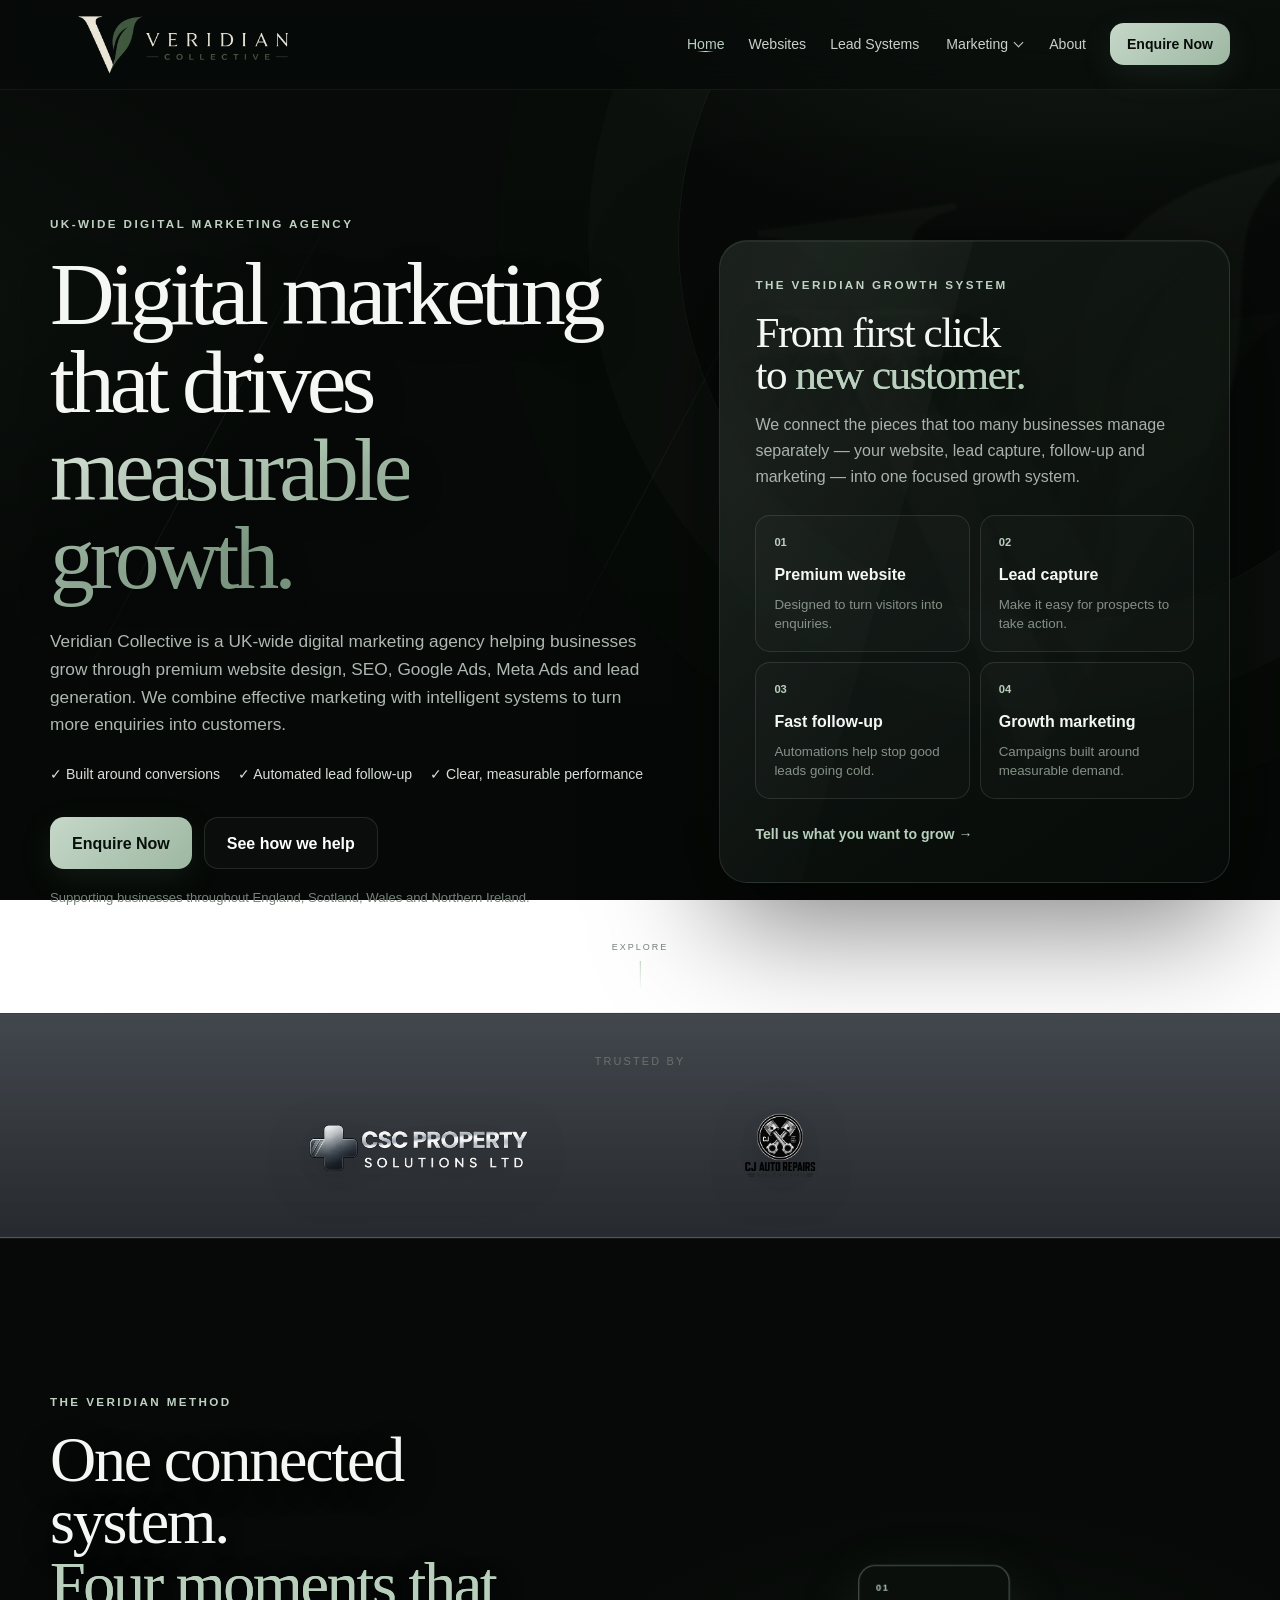
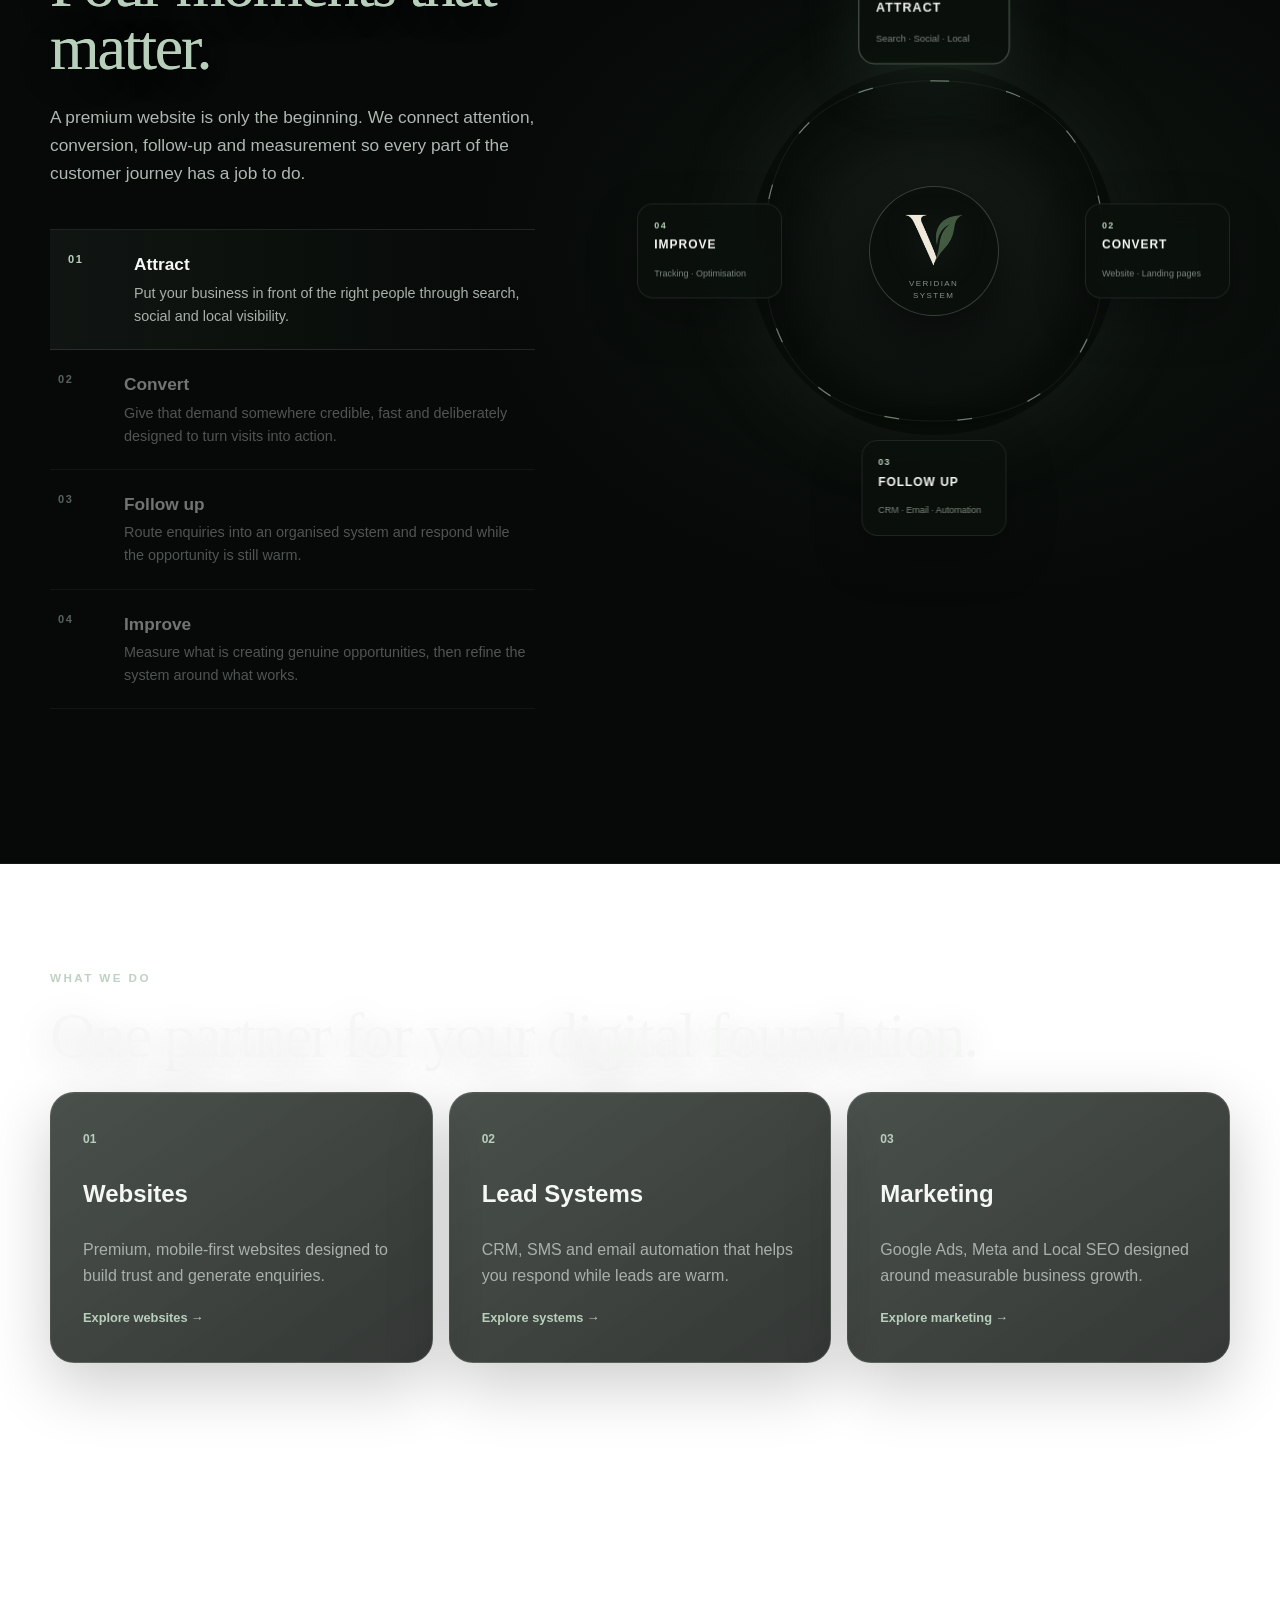
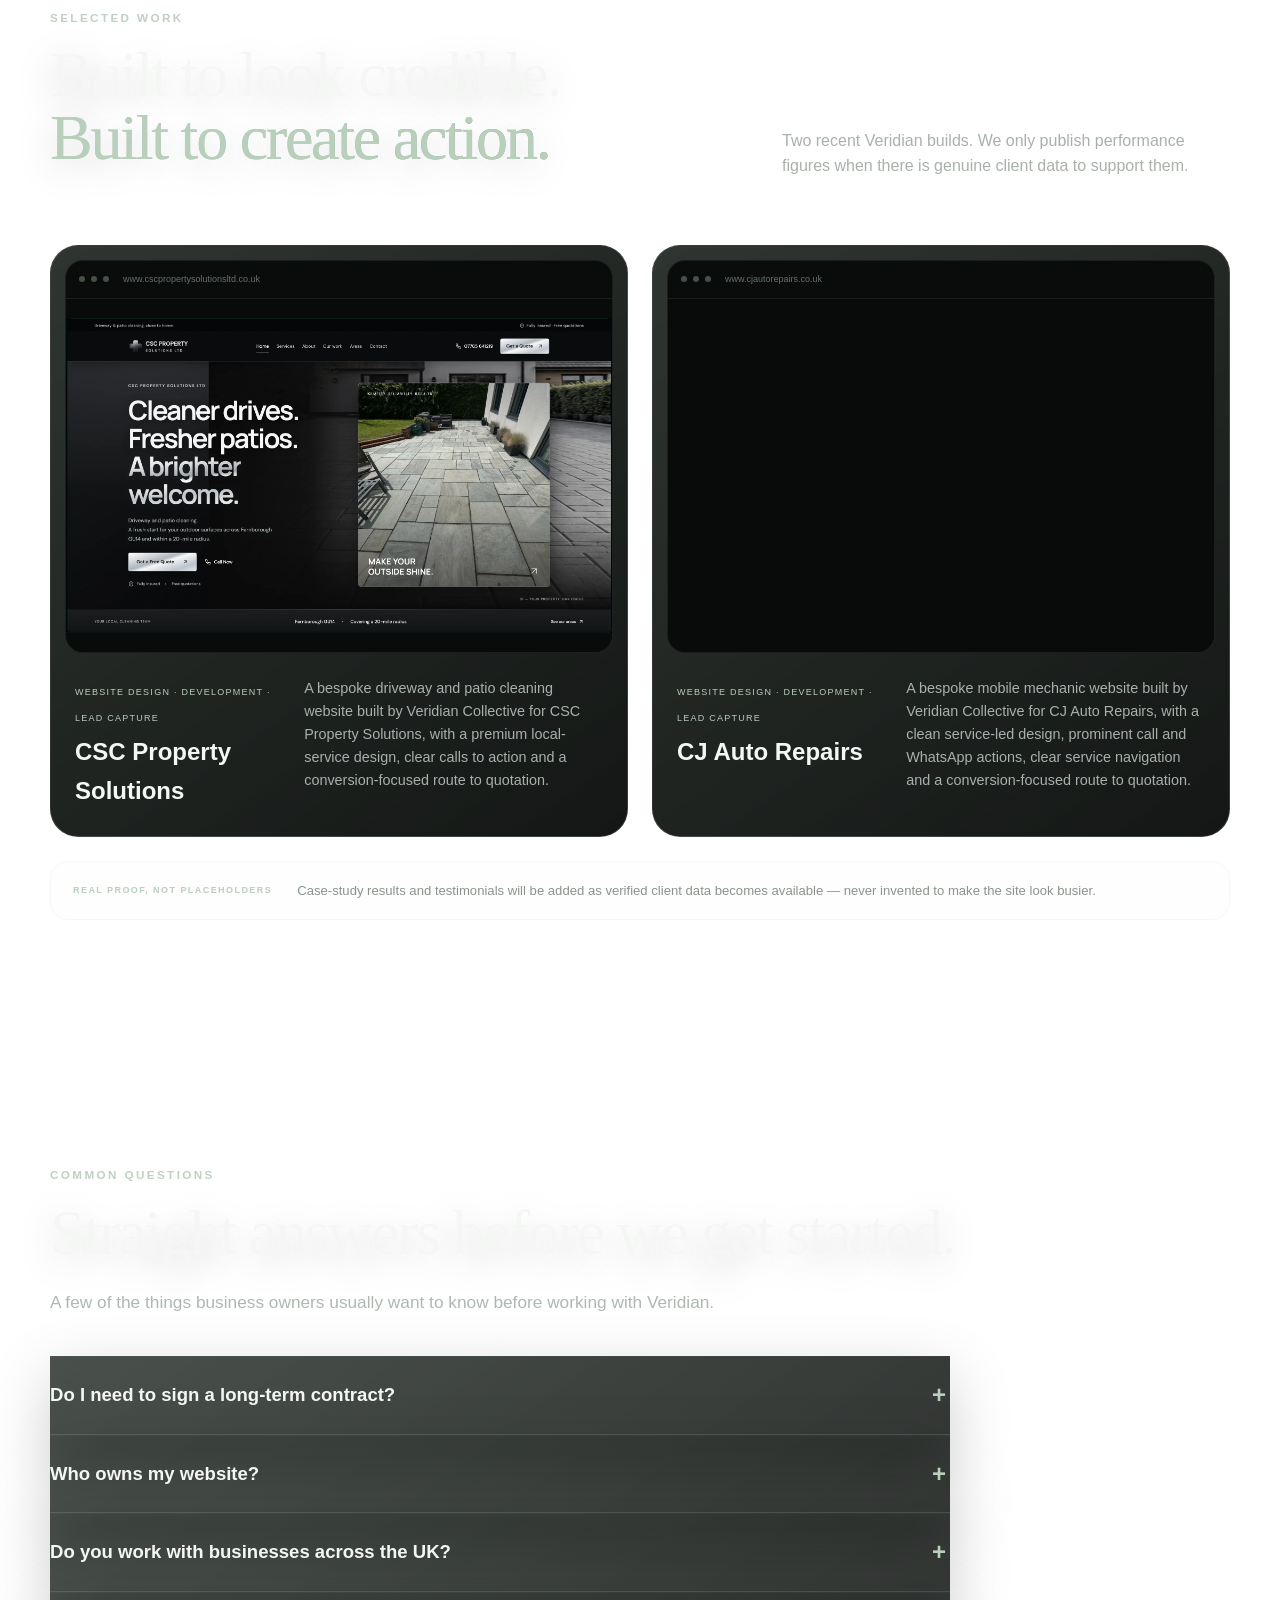
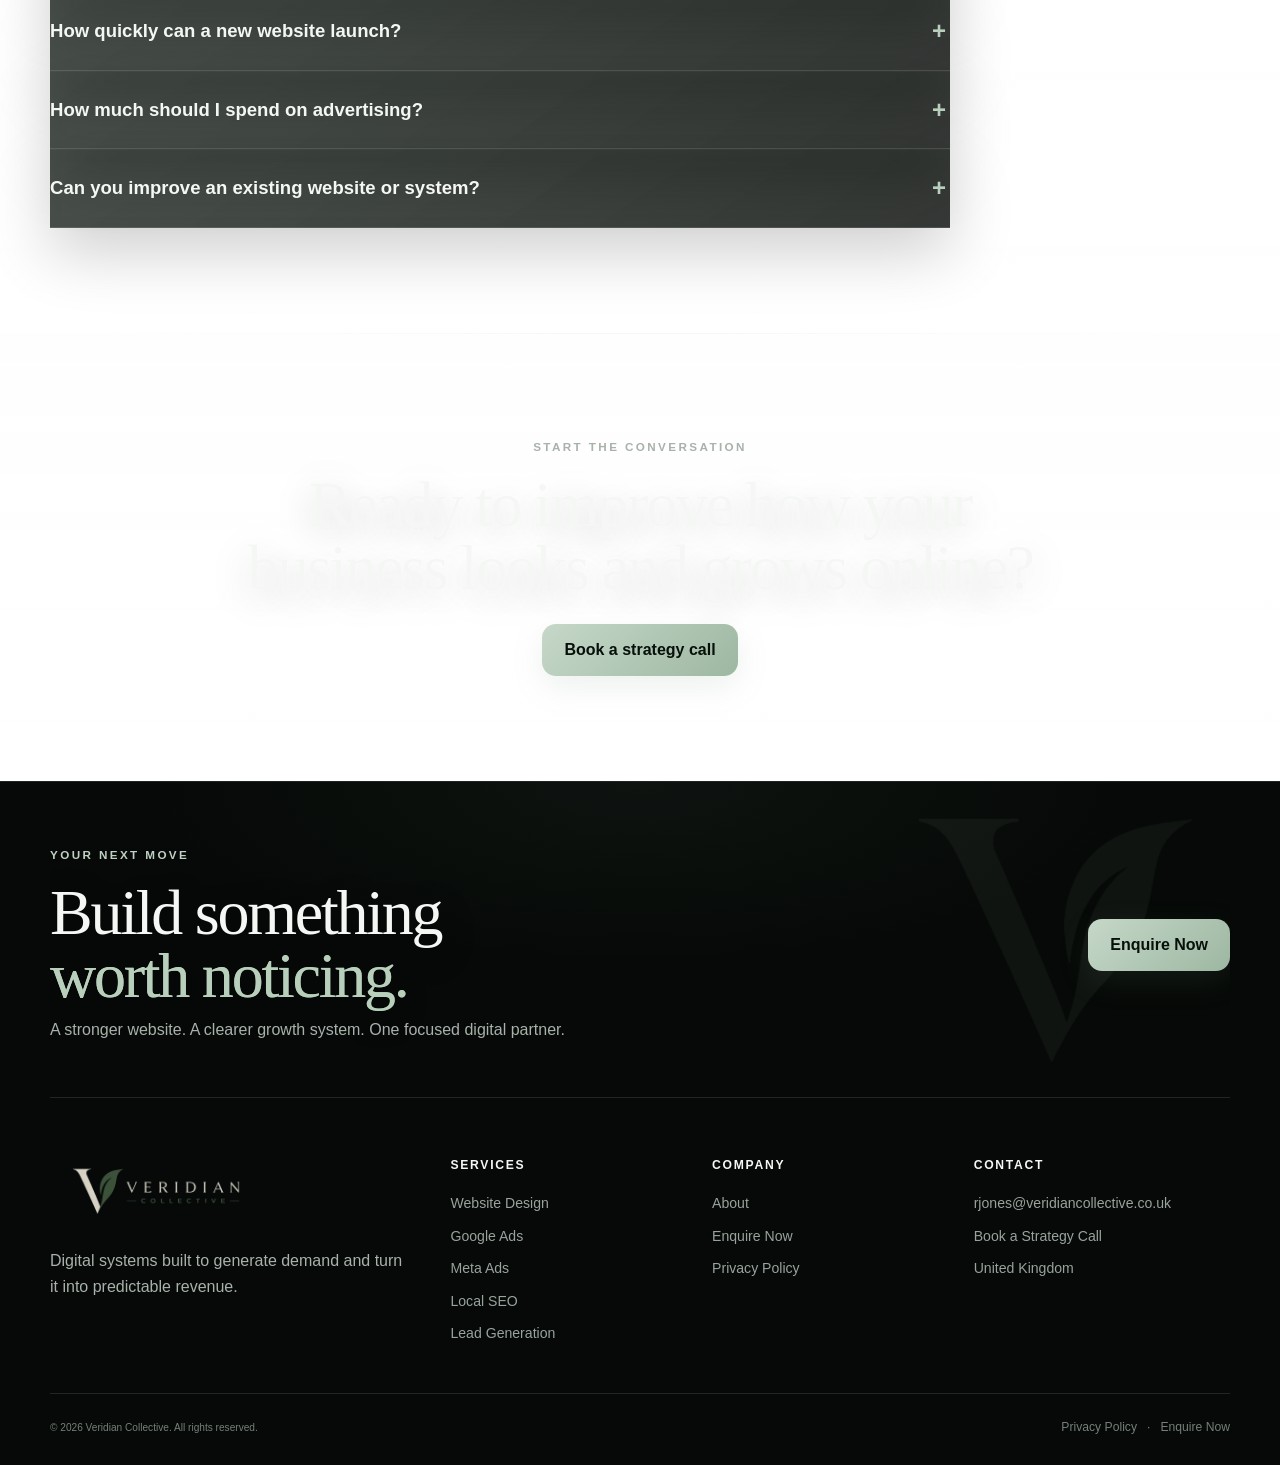
==== commit 328f400a: "Link enquiry navigation and footer CTAs to standalone contact page" ====
--- a/index.html
+++ b/index.html
@@ -440,7 +440,7 @@
 <header class="site-header"><div class="container nav">
 <a class="brand real-brand" href="/" aria-label="Veridian Collective home"><img loading="eager" decoding="async" fetchpriority="high" src="assets/veridian-logo-header.webp" alt="Veridian Collective"></a>
 <button class="menu" aria-label="Open navigation" aria-expanded="false" aria-controls="primary-navigation">☰</button>
-<nav id="primary-navigation"><a href="/">Home</a><a href="/website-design">Websites</a><a href="/lead-generation">Lead Systems</a><div class="marketing-dropdown"><button class="marketing-toggle" type="button" aria-expanded="false" aria-controls="marketing-submenu">Marketing</button><div class="marketing-submenu" id="marketing-submenu"><a href="/seo-services">SEO Services</a><a href="/google-ads-management">Google Ads</a><a href="/meta-ads-management">Meta Ads</a></div></div><a href="/about">About</a><a href="#contact" class="button small">Enquire Now</a></nav>
+<nav id="primary-navigation"><a href="/">Home</a><a href="/website-design">Websites</a><a href="/lead-generation">Lead Systems</a><div class="marketing-dropdown"><button class="marketing-toggle" type="button" aria-expanded="false" aria-controls="marketing-submenu">Marketing</button><div class="marketing-submenu" id="marketing-submenu"><a href="/seo-services">SEO Services</a><a href="/google-ads-management">Google Ads</a><a href="/meta-ads-management">Meta Ads</a></div></div><a href="/about">About</a><a href="/contact" class="button small">Enquire Now</a></nav>
 </div></header>
 <main id="main-content"><div class="app-page" data-page="home"><section class="hero flagship-hero"><div class="hero-atmosphere" aria-hidden="true"><i></i><i></i><i></i><div class="v-mark"><img src="assets/veridian-v-mark.png" alt="" aria-hidden="true"></div></div><div class="container hero-grid"><div><p class="eyebrow">UK-WIDE DIGITAL MARKETING AGENCY</p><h1>Digital marketing that drives <span>measurable growth.</span></h1><p class="lead">Veridian Collective is a UK-wide digital marketing agency helping businesses grow through premium website design, SEO, Google Ads, Meta Ads and lead generation. We combine effective marketing with intelligent systems to turn more enquiries into customers.</p><div class="hero-points"><span>✓ Built around conversions</span><span>✓ Automated lead follow-up</span><span>✓ Clear, measurable performance</span></div><div class="actions"><a class="button" href="#contact">Enquire Now</a><a class="button secondary" href="#services">See how we help</a></div><p class="hero-note">Supporting businesses throughout England, Scotland, Wales and Northern Ireland.</p></div><div class="panel hero-panel"><p class="eyebrow">THE VERIDIAN GROWTH SYSTEM</p><h2>From first click to <span class="sage-text">new customer.</span></h2><p class="panel-copy">We connect the pieces that too many businesses manage separately — your website, lead capture, follow-up and marketing — into one focused growth system.</p><div class="mini-grid"><article><b>01</b><span>Premium website</span><small>Designed to turn visitors into enquiries.</small></article><article><b>02</b><span>Lead capture</span><small>Make it easy for prospects to take action.</small></article><article><b>03</b><span>Fast follow-up</span><small>Automations help stop good leads going cold.</small></article><article><b>04</b><span>Growth marketing</span><small>Campaigns built around measurable demand.</small></article></div><a class="panel-link" href="#contact">Tell us what you want to grow →</a></div></div><a class="scroll-cue" href="#flagship-system" aria-label="Explore the Veridian growth system"><span>Explore</span><i></i></a></section>
 <section class="trust"><div class="container"><p>TRUSTED BY</p><div class="logos"><img loading="lazy" decoding="async" src="assets/csc-logo.webp" alt="CSC Property Solutions Ltd" style="width:min(280px,70vw);height:auto;object-fit:contain;display:block;" /><img loading="lazy" decoding="async" src="assets/cj-logo.webp" alt="CJ Auto Repairs" style="width:min(190px,52vw);height:105px;object-fit:contain;display:block;" /></div></div></section>
@@ -572,15 +572,15 @@
   <div class="container">
     <div class="footer-cta">
       <div><p class="eyebrow">YOUR NEXT MOVE</p><h2>Build something <span>worth noticing.</span></h2><p class="footer-premium-copy">A stronger website. A clearer growth system. One focused digital partner.</p></div>
-      <a class="button" href="#contact">Enquire Now</a>
+      <a class="button" href="/contact">Enquire Now</a>
     </div>
     <div class="footer-grid">
       <div class="footer-about"><div class="brand real-brand footer-brand"><img loading="lazy" decoding="async" src="assets/veridian-logo-header.webp" alt="Veridian Collective"></div><p>Digital systems built to generate demand and turn it into predictable revenue.</p></div>
       <div class="footer-col"><strong>Services</strong><a href="/website-design">Website Design</a><a href="/google-ads-management">Google Ads</a><a href="/meta-ads-management">Meta Ads</a><a href="/seo-services">Local SEO</a><a href="/lead-generation">Lead Generation</a></div>
-      <div class="footer-col"><strong>Company</strong><a href="/about">About</a><a href="#contact">Enquire Now</a><a href="#privacy">Privacy Policy</a></div>
-      <div class="footer-col"><strong>Contact</strong><a href="mailto:rjones@veridiancollective.co.uk?subject=Veridian%20Collective%20Enquiry" title="Email Veridian Collective">rjones@veridiancollective.co.uk</a><a href="#contact" title="Book a Strategy Call" onclick="setTimeout(()=>{const f=document.querySelector('.gcal-wrap iframe, iframe[src*=\"booking\"]'); if(f) f.scrollIntoView({behavior:'smooth',block:'center'});},350)">Book a Strategy Call</a><span>United Kingdom</span></div>
+      <div class="footer-col"><strong>Company</strong><a href="/about">About</a><a href="/contact">Enquire Now</a><a href="#privacy">Privacy Policy</a></div>
+      <div class="footer-col"><strong>Contact</strong><a href="mailto:rjones@veridiancollective.co.uk?subject=Veridian%20Collective%20Enquiry" title="Email Veridian Collective">rjones@veridiancollective.co.uk</a><a href="/contact" title="Book a Strategy Call" onclick="setTimeout(()=>{const f=document.querySelector('.gcal-wrap iframe, iframe[src*=\"booking\"]'); if(f) f.scrollIntoView({behavior:'smooth',block:'center'});},350)">Book a Strategy Call</a><span>United Kingdom</span></div>
     </div>
-    <div class="footer-bottom"><small>© 2026 Veridian Collective. All rights reserved.</small><div><a href="#privacy">Privacy Policy</a><span>·</span><a href="#contact">Enquire Now</a></div></div>
+    <div class="footer-bottom"><small>© 2026 Veridian Collective. All rights reserved.</small><div><a href="#privacy">Privacy Policy</a><span>·</span><a href="/contact">Enquire Now</a></div></div>
   </div>
 </footer>
 <script>
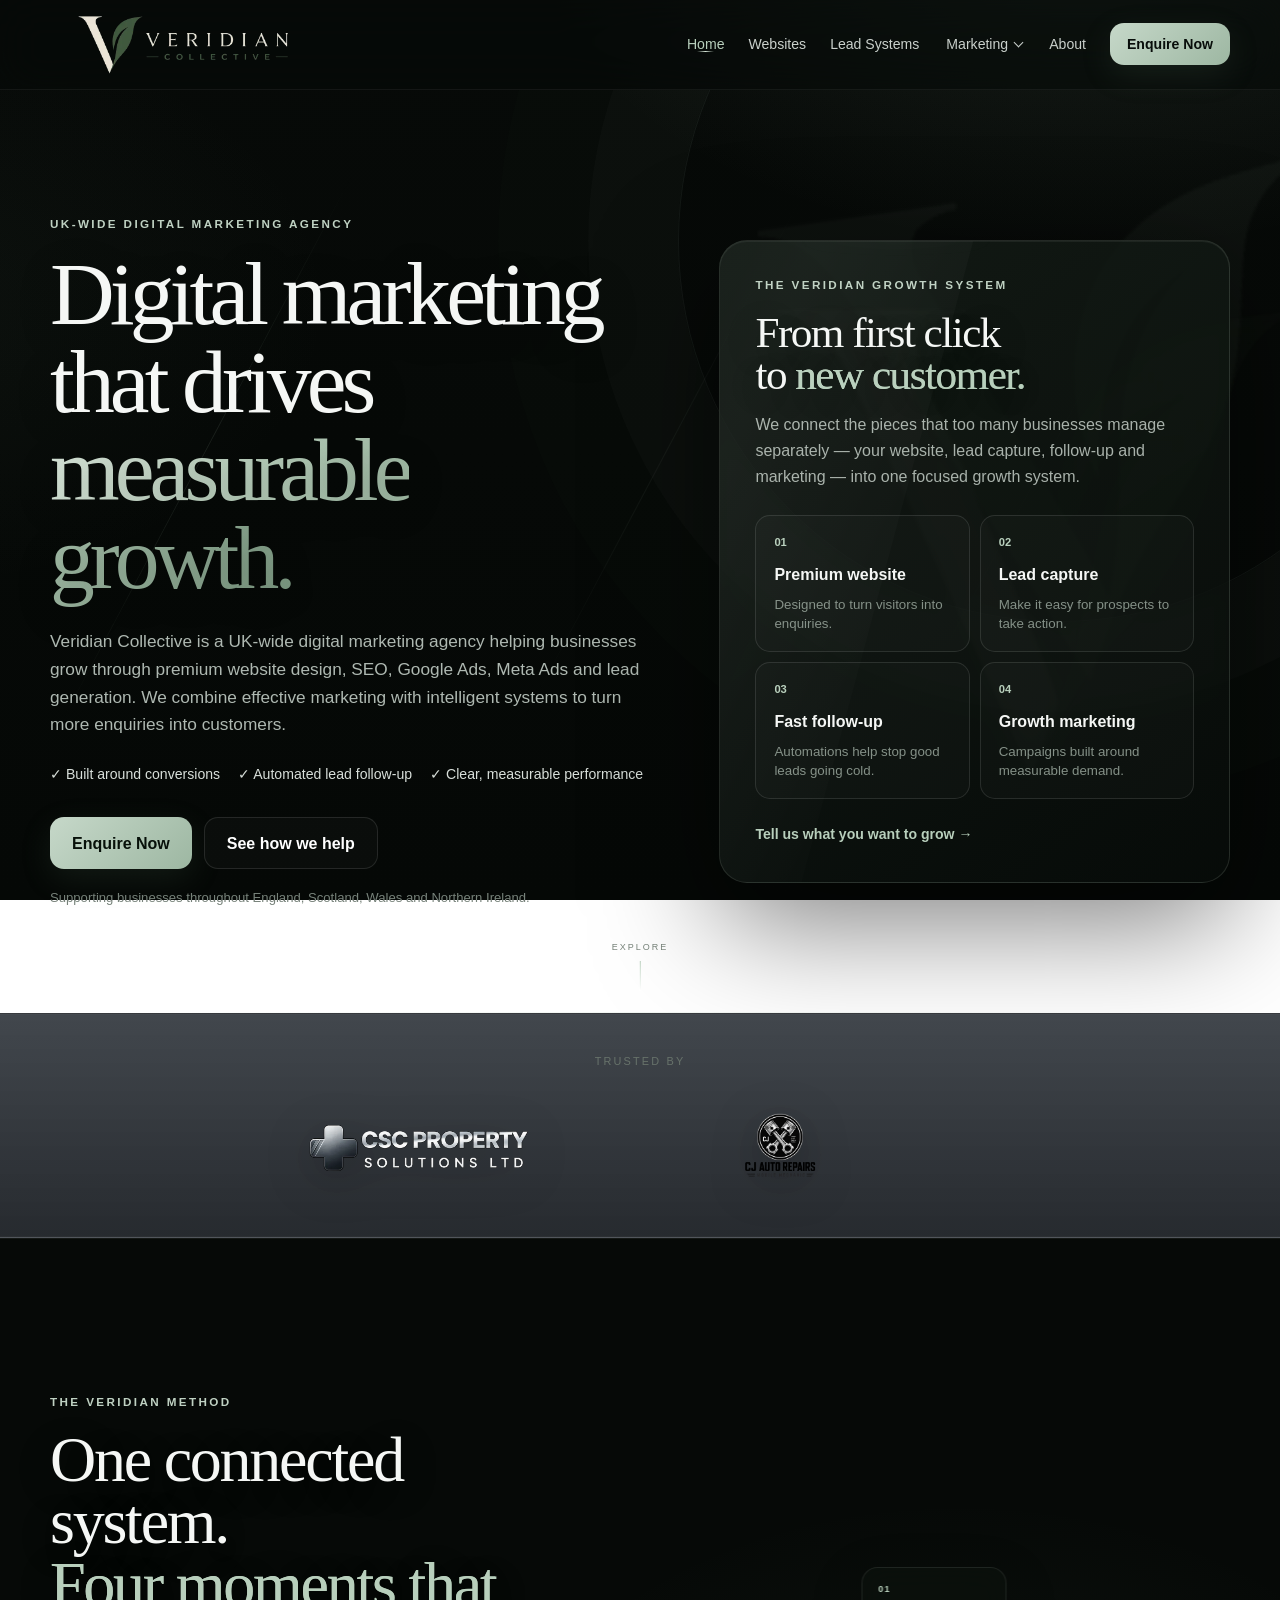
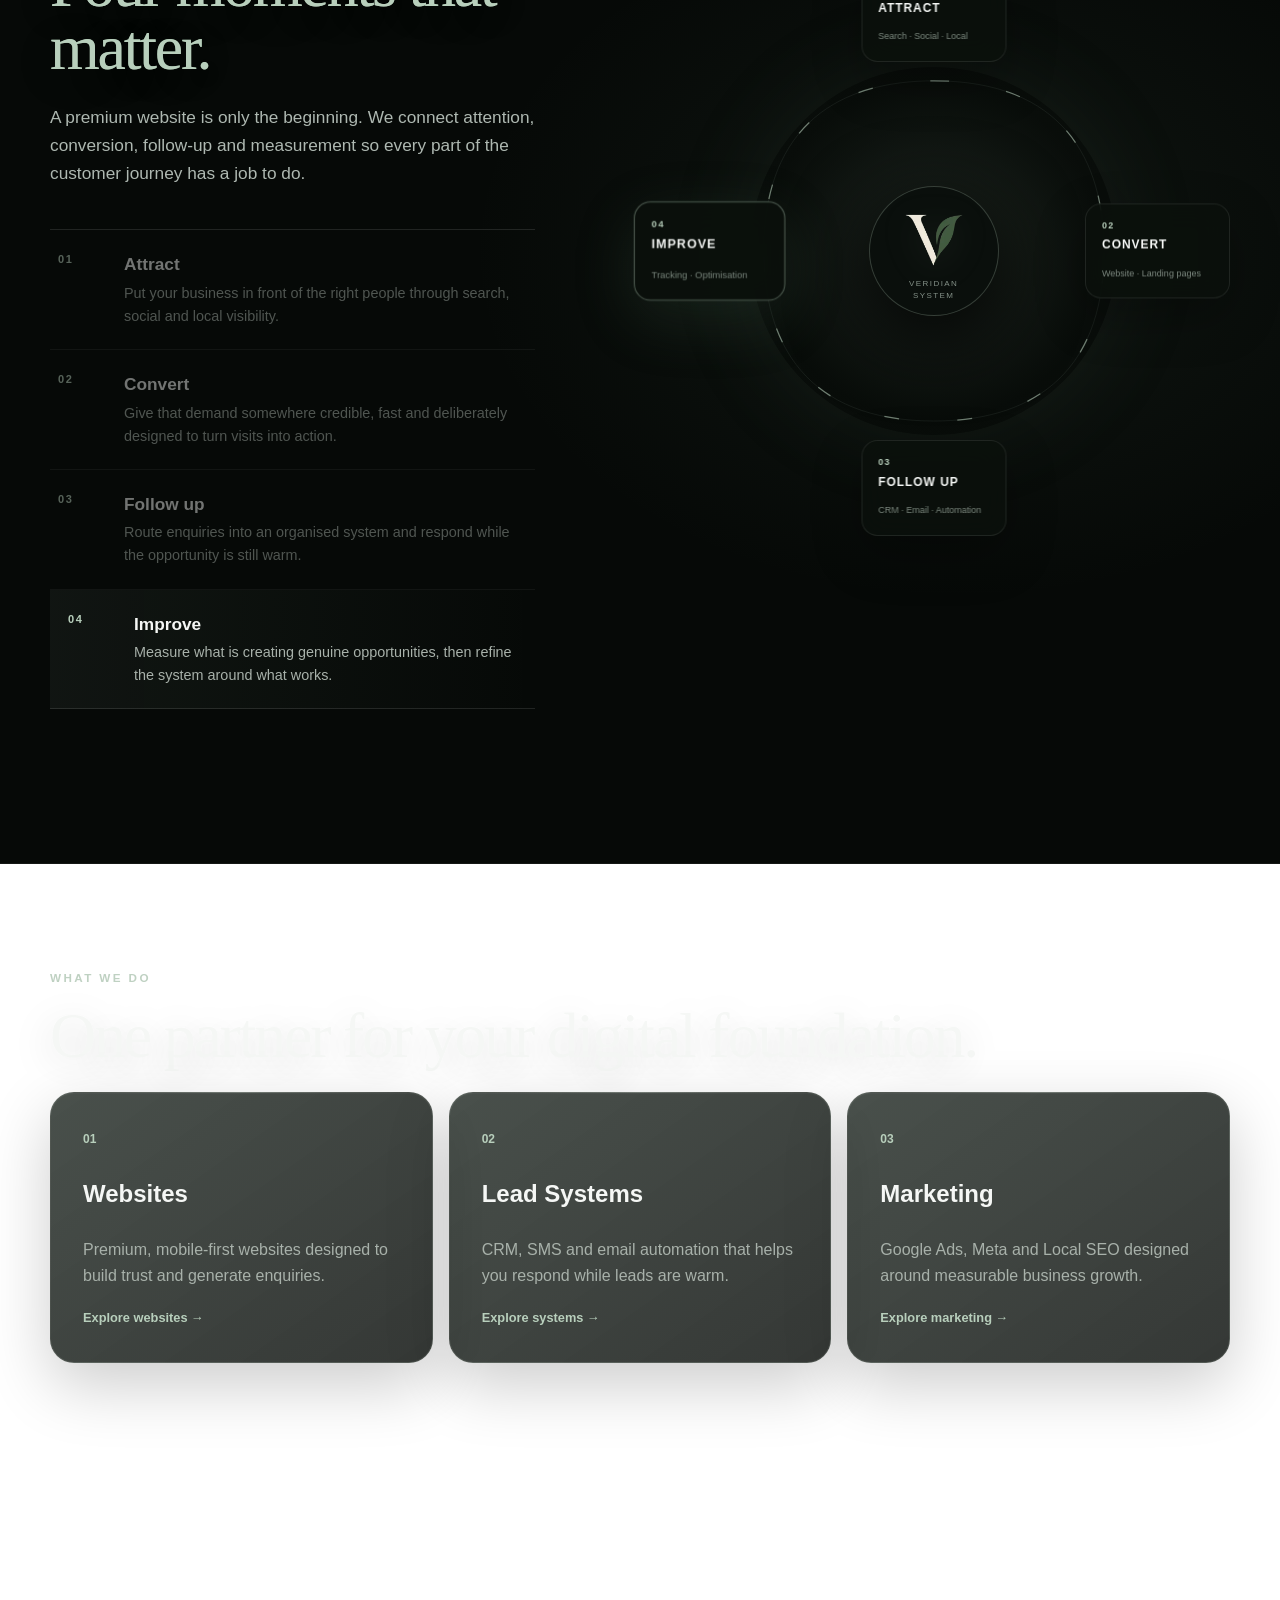
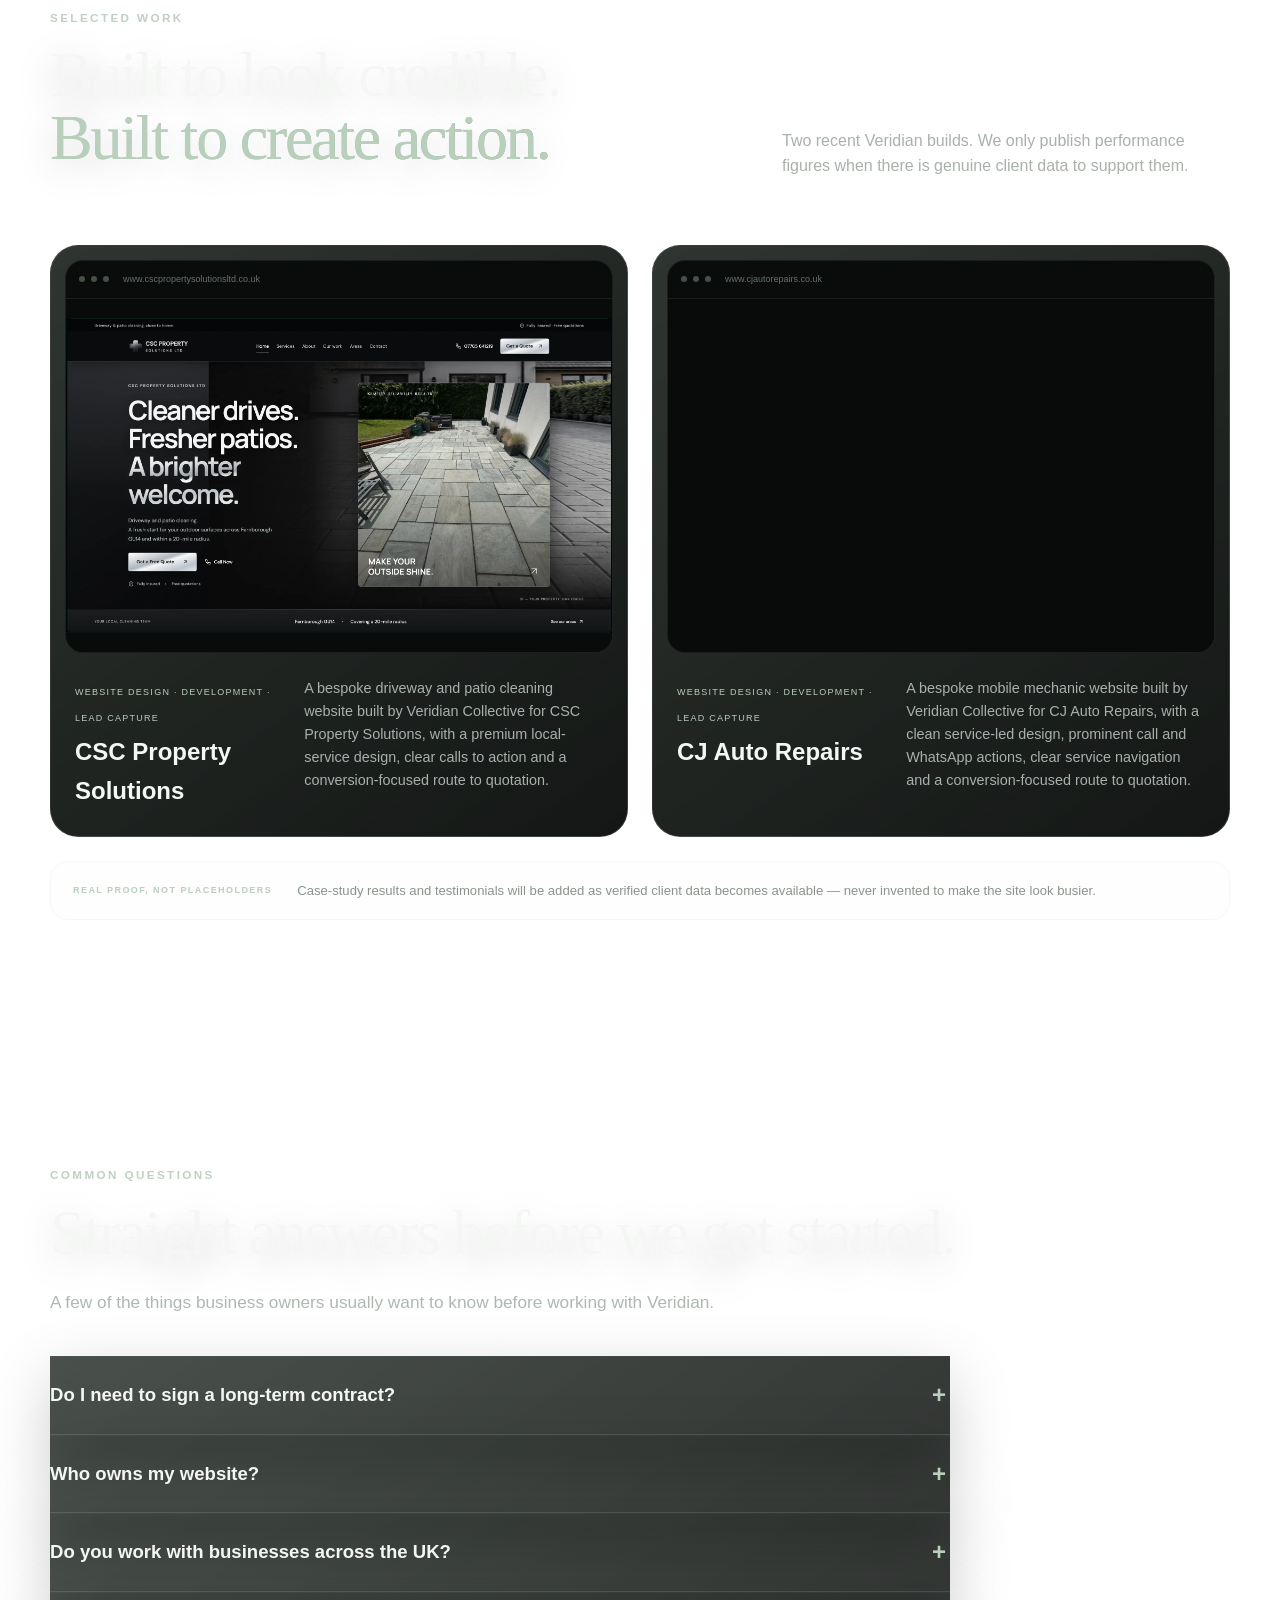
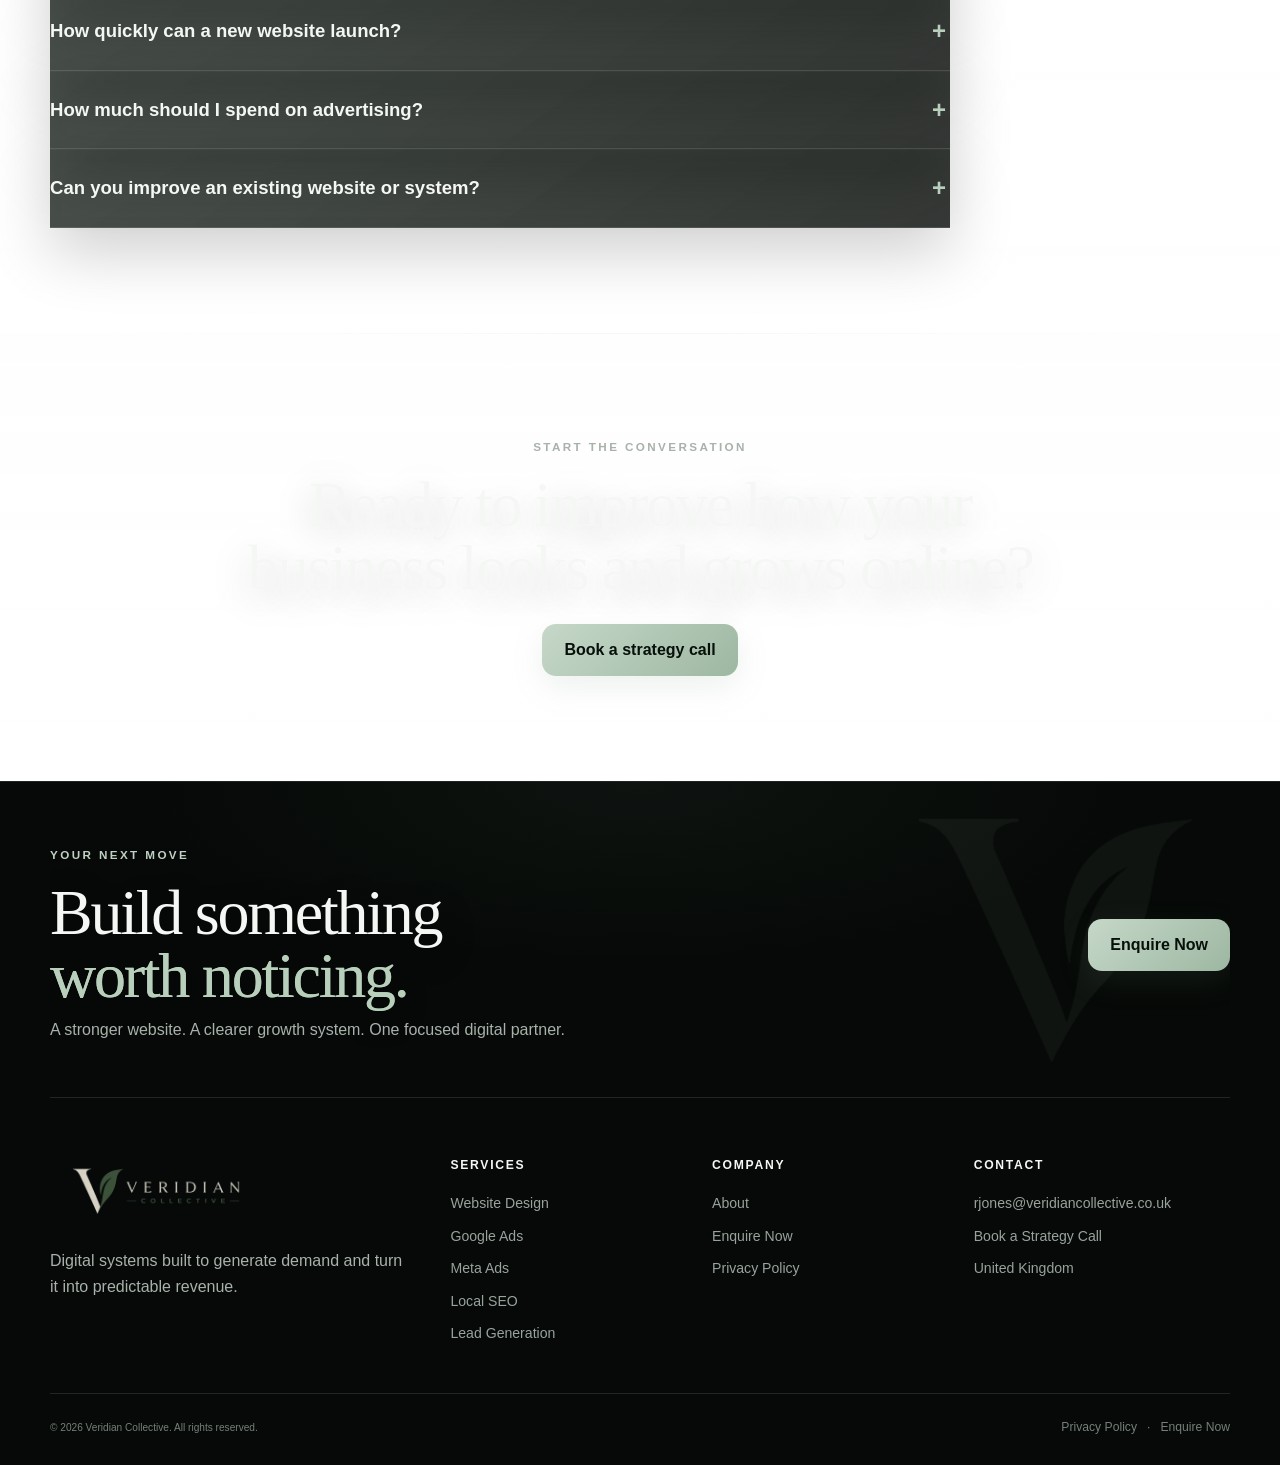
==== commit f2c3089e: "Prevent legacy CTA handler from intercepting clean Contact navigation" ====
--- a/index.html
+++ b/index.html
@@ -681,7 +681,7 @@
     const href=el.getAttribute('href')||'';
 
     // Only hijack internal enquiry / booking CTAs. Leave email, phone and external links alone.
-    if(!words.test(label) || /^(mailto:|tel:|https?:\/\/)/i.test(href)) return;
+    if(!words.test(label) || href==='/contact' || /^(mailto:|tel:|https?:\/\/)/i.test(href)) return;
 
     e.preventDefault();
 
